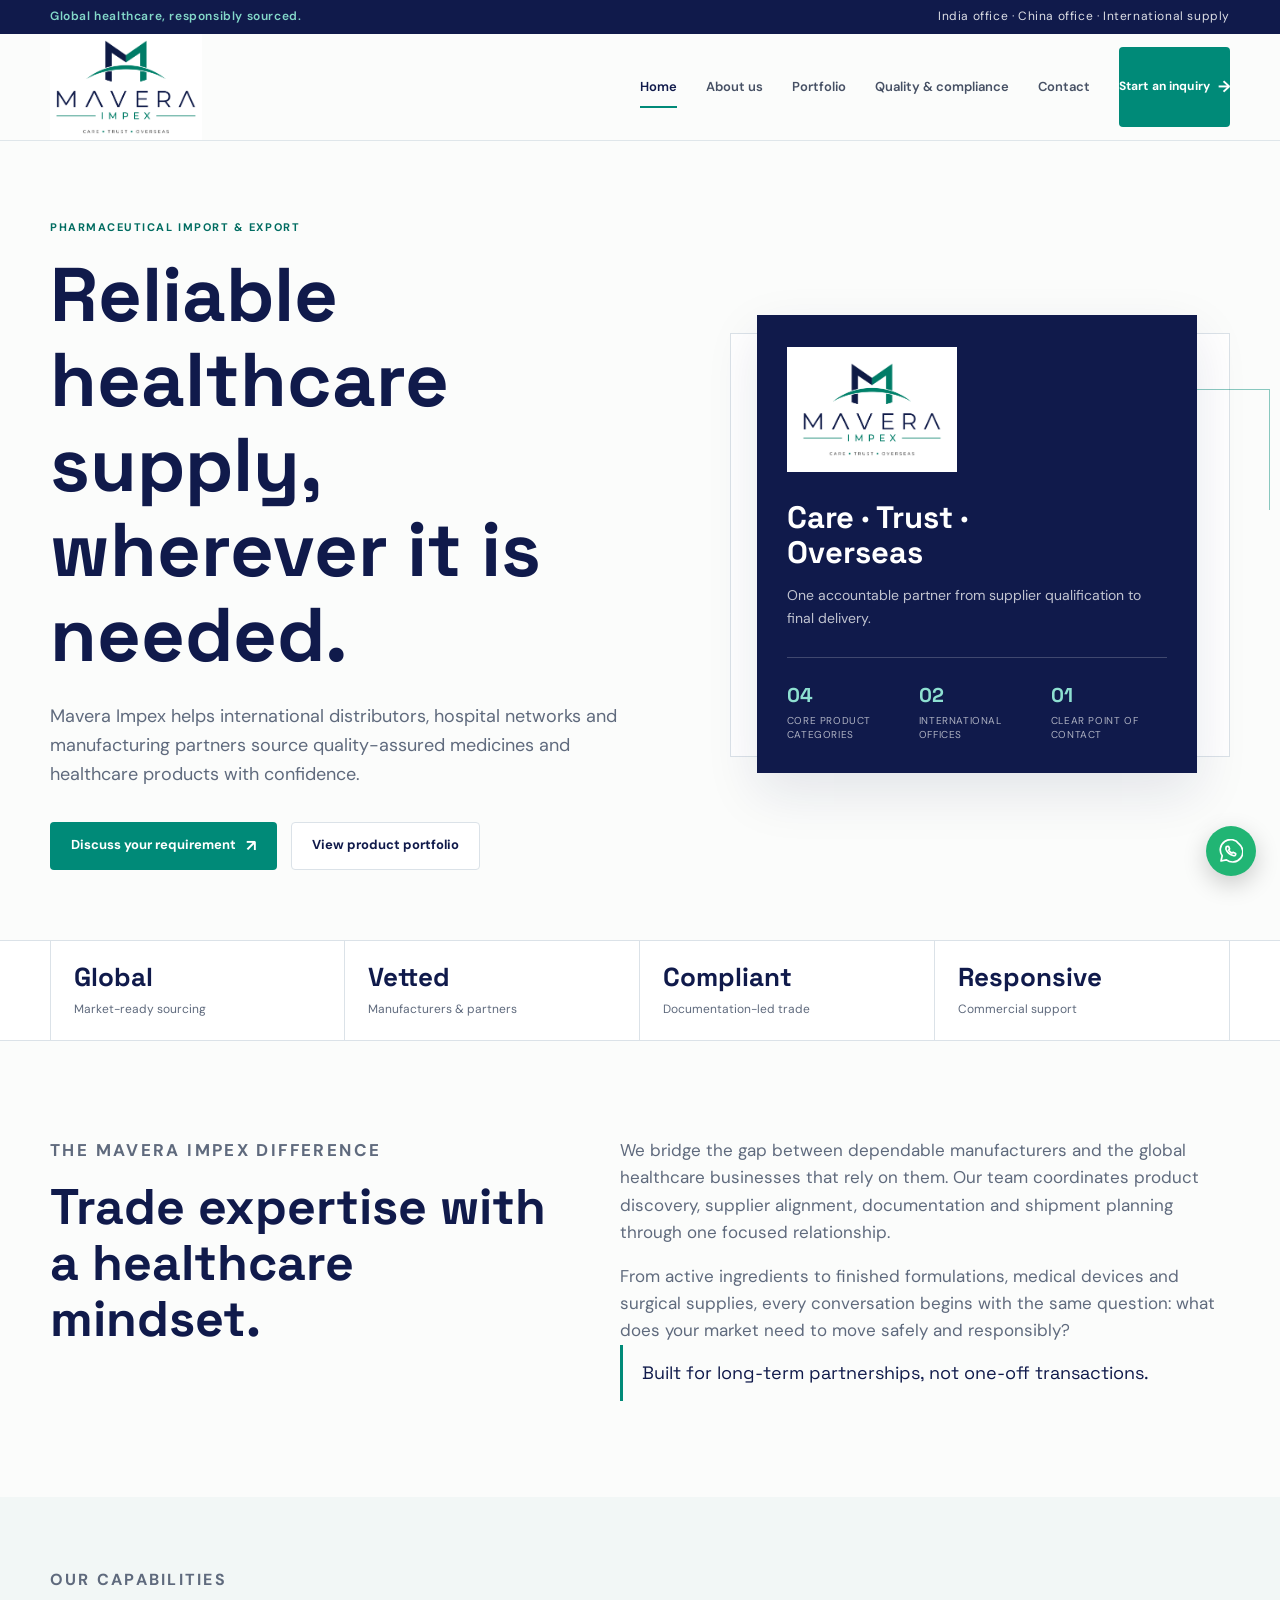
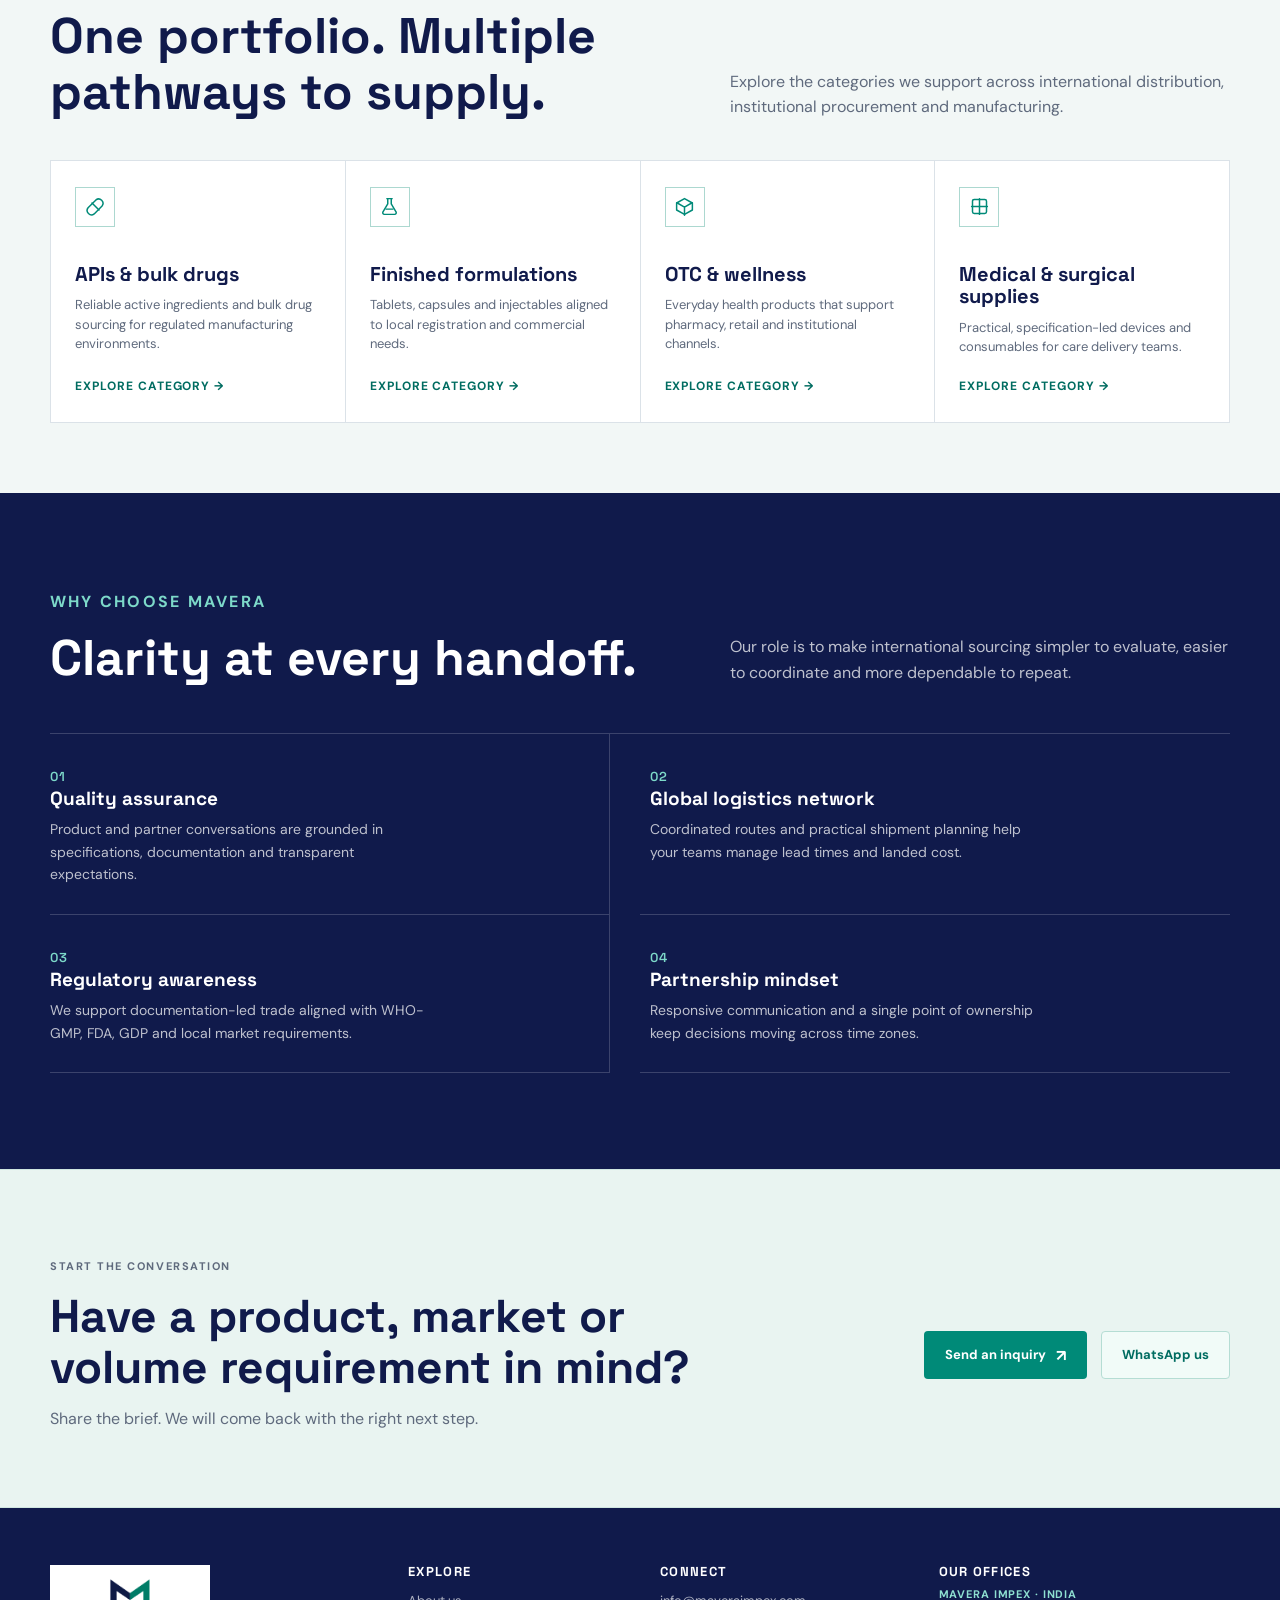
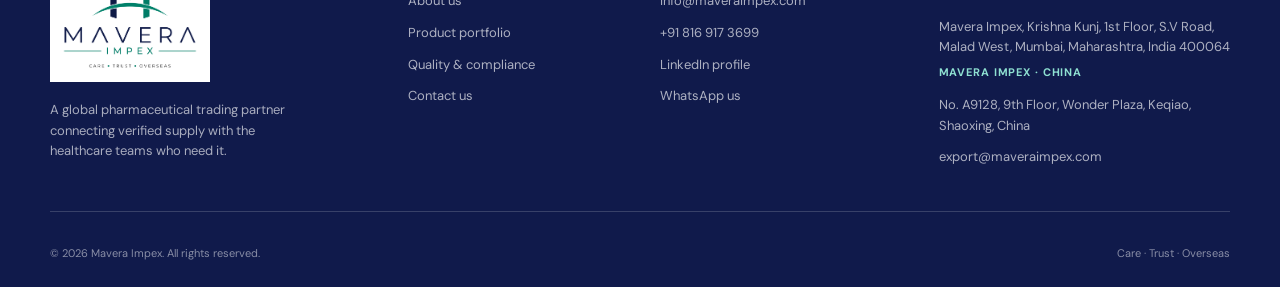
==== index.html @ 9a095556 "first commit" ====
<!doctype html>
<html lang="en">
<head>
  <meta charset="utf-8" />
  <meta name="viewport" content="width=device-width, initial-scale=1" />
  <title>Mavera Impex | Global Pharmaceutical Import &amp; Export</title>
  <meta name="description" content="Mavera Impex connects verified pharmaceutical supply with distributors, hospital networks and healthcare manufacturers across global markets." />
  <meta name="theme-color" content="#101a4b" />
  <link rel="stylesheet" href="styles.css" />
</head>
<body data-page="home">
  <div data-site-header></div>

  <main>
    <section class="hero"><div class="container hero-grid">
      <div class="hero-copy reveal">
        <p class="eyebrow">Pharmaceutical import &amp; export</p>
        <h1>Reliable healthcare supply, wherever it is needed.</h1>
        <p>Mavera Impex helps international distributors, hospital networks and manufacturing partners source quality-assured medicines and healthcare products with confidence.</p>
        <div class="hero-actions"><a class="btn btn-primary btn-arrow" href="contact.html">Discuss your requirement</a><a class="btn btn-ghost" href="products.html">View product portfolio</a></div>
      </div>
      <div class="hero-visual reveal">
        <div class="hero-panel">
          <img src="assets/mavera-logo.png" alt="Mavera Impex logo" />
          <h2>Care · Trust · Overseas</h2>
          <p>One accountable partner from supplier qualification to final delivery.</p>
          <div class="hero-meta"><div><strong>04</strong><span>Core product categories</span></div><div><strong>02</strong><span>International offices</span></div><div><strong>01</strong><span>Clear point of contact</span></div></div>
        </div>
      </div>
    </div></section>

    <section class="stat-strip"><div class="container stat-grid">
      <div class="stat reveal"><strong>Global</strong><span>Market-ready sourcing</span></div>
      <div class="stat reveal"><strong>Vetted</strong><span>Manufacturers &amp; partners</span></div>
      <div class="stat reveal"><strong>Compliant</strong><span>Documentation-led trade</span></div>
      <div class="stat reveal"><strong>Responsive</strong><span>Commercial support</span></div>
    </div></section>

    <section class="section"><div class="container intro-grid">
      <div class="reveal"><p class="eyebrow">The Mavera Impex difference</p><h2>Trade expertise with a healthcare mindset.</h2></div>
      <div class="reveal"><p>We bridge the gap between dependable manufacturers and the global healthcare businesses that rely on them. Our team coordinates product discovery, supplier alignment, documentation and shipment planning through one focused relationship.</p><p>From active ingredients to finished formulations, medical devices and surgical supplies, every conversation begins with the same question: what does your market need to move safely and responsibly?</p><div class="rule-note">Built for long-term partnerships, not one-off transactions.</div></div>
    </div></section>

    <section class="section section-tight" style="background:#f2f7f6"><div class="container">
      <div class="section-head reveal"><div><p class="eyebrow">Our capabilities</p><h2>One portfolio. Multiple pathways to supply.</h2></div><p>Explore the categories we support across international distribution, institutional procurement and manufacturing.</p></div>
      <div class="category-grid">
        <a class="category-card reveal" href="products.html#apis"><span class="category-icon"><svg xmlns="http://www.w3.org/2000/svg" viewBox="0 0 24 24" fill="none" stroke="currentColor" stroke-width="1.7" stroke-linecap="round" stroke-linejoin="round"><path d="m10.5 20.5 9-9a5 5 0 0 0-7-7l-9 9a5 5 0 0 0 7 7Z"/><path d="m8 8 8 8"/></svg></span><h3>APIs &amp; bulk drugs</h3><p>Reliable active ingredients and bulk drug sourcing for regulated manufacturing environments.</p><span class="card-arrow">Explore category →</span></a>
        <a class="category-card reveal" href="products.html#formulations"><span class="category-icon"><svg xmlns="http://www.w3.org/2000/svg" viewBox="0 0 24 24" fill="none" stroke="currentColor" stroke-width="1.7" stroke-linecap="round" stroke-linejoin="round"><path d="M9 3h6M10 3v6l-5.6 9.3A2 2 0 0 0 6.1 21h11.8a2 2 0 0 0 1.7-2.7L14 9V3"/><path d="M8.2 15h7.6"/></svg></span><h3>Finished formulations</h3><p>Tablets, capsules and injectables aligned to local registration and commercial needs.</p><span class="card-arrow">Explore category →</span></a>
        <a class="category-card reveal" href="products.html#otc"><span class="category-icon"><svg xmlns="http://www.w3.org/2000/svg" viewBox="0 0 24 24" fill="none" stroke="currentColor" stroke-width="1.7" stroke-linecap="round" stroke-linejoin="round"><path d="M21 16V8l-9-5-9 5v8l9 5 9-5Z"/><path d="m3.3 7.7 8.7 5 8.7-5M12 22V12.7"/></svg></span><h3>OTC &amp; wellness</h3><p>Everyday health products that support pharmacy, retail and institutional channels.</p><span class="card-arrow">Explore category →</span></a>
        <a class="category-card reveal" href="products.html#supplies"><span class="category-icon"><svg xmlns="http://www.w3.org/2000/svg" viewBox="0 0 24 24" fill="none" stroke="currentColor" stroke-width="1.7" stroke-linecap="round" stroke-linejoin="round"><path d="M12 3v18M3 12h18"/><rect x="4" y="4" width="16" height="16" rx="2"/></svg></span><h3>Medical &amp; surgical supplies</h3><p>Practical, specification-led devices and consumables for care delivery teams.</p><span class="card-arrow">Explore category →</span></a>
      </div>
    </div></section>

    <section class="section dark-band"><div class="container">
      <div class="section-head reveal"><div><p class="eyebrow">Why choose Mavera</p><h2>Clarity at every handoff.</h2></div><p>Our role is to make international sourcing simpler to evaluate, easier to coordinate and more dependable to repeat.</p></div>
      <div class="why-grid">
        <div class="why-item reveal"><span class="number">01</span><h3>Quality assurance</h3><p>Product and partner conversations are grounded in specifications, documentation and transparent expectations.</p></div>
        <div class="why-item reveal"><span class="number">02</span><h3>Global logistics network</h3><p>Coordinated routes and practical shipment planning help your teams manage lead times and landed cost.</p></div>
        <div class="why-item reveal"><span class="number">03</span><h3>Regulatory awareness</h3><p>We support documentation-led trade aligned with WHO-GMP, FDA, GDP and local market requirements.</p></div>
        <div class="why-item reveal"><span class="number">04</span><h3>Partnership mindset</h3><p>Responsive communication and a single point of ownership keep decisions moving across time zones.</p></div>
      </div>
    </div></section>

    <section class="cta-band"><div class="container cta-band-inner reveal"><div><p class="eyebrow">Start the conversation</p><h2>Have a product, market or volume requirement in mind?</h2><p>Share the brief. We will come back with the right next step.</p></div><div class="hero-actions"><a class="btn btn-primary btn-arrow" href="contact.html">Send an inquiry</a><a class="btn btn-ghost btn-whatsapp" href="https://wa.me/918169173699" target="_blank" rel="noreferrer">WhatsApp us</a></div></div></section>
  </main>

  <div data-site-footer></div>
  <script src="app.js" defer></script>
</body>
</html>
---- styles.css ----
@import url('https://fonts.googleapis.com/css2?family=DM+Sans:wght@400;500;600;700&family=Space+Grotesk:wght@500;600;700&display=swap');

:root {
  --navy: #101a4b;
  --navy-2: #1a2a64;
  --teal: #008a78;
  --teal-dark: #006c61;
  --ink: #172033;
  --muted: #5f6a7d;
  --line: #dbe2e8;
  --mist: #f4f7f8;
  --white: #ffffff;
  --cream: #fbfcfb;
  --shadow: 0 20px 50px rgba(16, 26, 75, .10);
  --radius: 4px;
  --max: 1180px;
}

* { box-sizing: border-box; }

html { scroll-behavior: smooth; }

body {
  margin: 0;
  font-family: 'DM Sans', Arial, sans-serif;
  color: var(--ink);
  background: var(--cream);
  line-height: 1.6;
  -webkit-font-smoothing: antialiased;
}

img { max-width: 100%; display: block; }
a { color: inherit; text-decoration: none; }
button, input, textarea, select { font: inherit; }
button { cursor: pointer; }

.container { width: min(var(--max), calc(100% - 48px)); margin-inline: auto; }

.topline {
  background: var(--navy);
  color: rgba(255,255,255,.86);
  font-size: 12px;
  letter-spacing: .05em;
}

.topline-inner {
  min-height: 34px;
  display: flex;
  align-items: center;
  justify-content: space-between;
  gap: 20px;
}

.topline a { color: #fff; }
.topline strong { color: #83d8c9; font-weight: 600; }

.site-header {
  position: sticky;
  top: 0;
  z-index: 20;
  background: rgba(251,252,251,.95);
  border-bottom: 1px solid rgba(219,226,232,.86);
  backdrop-filter: blur(10px);
}

.nav-wrap {
  min-height: 84px;
  display: flex;
  align-items: center;
  justify-content: space-between;
  gap: 24px;
}

.brand { display: flex; align-items: center; gap: 12px; min-width: 210px; }
.brand img { width: 152px; height: auto; }
.brand-wordmark { display: none; }

.main-nav { display: flex; align-items: center; gap: 29px; font-size: 13px; font-weight: 600; color: #465064; }
.main-nav a { position: relative; padding: 30px 0; transition: color .2s ease; }
.main-nav a:hover, .main-nav a[aria-current='page'] { color: var(--navy); }
.main-nav a[aria-current='page']::after { content: ''; position: absolute; left: 0; right: 0; bottom: 19px; height: 2px; background: var(--teal); }

.nav-cta { display: inline-flex; align-items: center; gap: 8px; padding: 11px 15px; color: #fff; background: var(--teal); border-radius: var(--radius); font-size: 12px; font-weight: 700; letter-spacing: .01em; transition: background .2s ease, transform .2s ease; }
.nav-cta:hover { background: var(--teal-dark); transform: translateY(-1px); }
.nav-cta::after { content: '→'; font-size: 16px; line-height: 1; }

.menu-toggle { display: none; border: 0; background: transparent; padding: 8px; color: var(--navy); }
.menu-toggle svg { width: 22px; height: 22px; }

.eyebrow { margin: 0 0 15px; color: var(--teal-dark); text-transform: uppercase; letter-spacing: .14em; font-size: 11px; font-weight: 700; }
h1, h2, h3, h4 { font-family: 'Space Grotesk', Arial, sans-serif; color: var(--navy); letter-spacing: 0; line-height: 1.12; margin: 0; }
h1 { font-size: clamp(44px, 6vw, 76px); max-width: 730px; }
h2 { font-size: clamp(32px, 4vw, 50px); }
h3 { font-size: 21px; }
p { margin: 0; }

.hero {
  padding: 78px 0 70px;
  overflow: hidden;
  border-bottom: 1px solid var(--line);
}

.hero-grid { display: grid; grid-template-columns: minmax(0, 1.08fr) minmax(340px, .92fr); gap: 60px; align-items: center; }
.hero-copy > p:not(.eyebrow) { max-width: 605px; margin-top: 25px; color: var(--muted); font-size: 18px; }
.hero-actions { display: flex; flex-wrap: wrap; align-items: center; gap: 14px; margin-top: 33px; }
.btn { display: inline-flex; align-items: center; justify-content: center; gap: 10px; min-height: 48px; padding: 0 20px; border-radius: var(--radius); border: 1px solid transparent; font-size: 13px; font-weight: 700; transition: all .2s ease; }
.btn-primary { background: var(--teal); color: #fff; }
.btn-primary:hover { background: var(--teal-dark); transform: translateY(-1px); }
.btn-ghost { border-color: var(--line); color: var(--navy); background: var(--white); }
.btn-ghost:hover { border-color: var(--navy); background: #f6f8fa; }
.btn-arrow::after { content: '↗'; font-size: 16px; }
.btn-whatsapp { border-color: #b5ddd4; color: #006c61; background: #f1fbf8; }
.btn-whatsapp:hover { background: #e4f6f1; }

.hero-visual { position: relative; min-height: 390px; display: grid; align-items: center; }
.hero-visual::before { content: ''; position: absolute; inset: 18px 0 16px 15px; border: 1px solid var(--line); background: var(--white); }
.hero-visual::after { content: ''; position: absolute; right: -40px; top: 16%; width: 120px; height: 120px; border-top: 1px solid var(--teal); border-right: 1px solid var(--teal); opacity: .45; }
.hero-panel { position: relative; z-index: 1; margin-left: 42px; padding: 32px 30px; width: min(100%, 440px); background: var(--navy); color: #fff; box-shadow: var(--shadow); }
.hero-panel img { width: 170px; background: #fff; padding: 10px; margin-bottom: 28px; }
.hero-panel h2 { color: #fff; font-size: 31px; max-width: 300px; }
.hero-panel p { margin-top: 15px; color: rgba(255,255,255,.74); font-size: 14px; }
.hero-meta { display: grid; grid-template-columns: repeat(3, 1fr); gap: 16px; margin-top: 28px; padding-top: 21px; border-top: 1px solid rgba(255,255,255,.2); }
.hero-meta strong { display: block; color: #8ee0d1; font-size: 20px; font-family: 'Space Grotesk', sans-serif; }
.hero-meta span { display: block; margin-top: 3px; color: rgba(255,255,255,.66); font-size: 10px; line-height: 1.35; text-transform: uppercase; letter-spacing: .06em; }

.stat-strip { background: var(--white); border-bottom: 1px solid var(--line); }
.stat-grid { display: grid; grid-template-columns: repeat(4, 1fr); }
.stat { padding: 23px 23px 21px; border-right: 1px solid var(--line); }
.stat:first-child { border-left: 1px solid var(--line); }
.stat strong { color: var(--navy); font: 700 26px/1 'Space Grotesk', sans-serif; }
.stat span { display: block; margin-top: 7px; color: var(--muted); font-size: 12px; }

.section { padding: 96px 0; }
.section-tight { padding: 70px 0; }
.section-head { display: flex; align-items: end; justify-content: space-between; gap: 30px; margin-bottom: 40px; }
.section-head p { max-width: 500px; color: var(--muted); font-size: 16px; }

.intro-grid { display: grid; grid-template-columns: minmax(0, .9fr) minmax(0, 1.1fr); gap: 70px; align-items: start; }
.intro-grid p { max-width: 620px; color: var(--muted); font-size: 17px; }
.intro-grid p + p { margin-top: 17px; }
.rule-note { border-left: 3px solid var(--teal); padding: 14px 0 14px 19px; color: var(--navy); font-family: 'Space Grotesk', sans-serif; font-size: 18px; }

.category-grid { display: grid; grid-template-columns: repeat(4, 1fr); border-top: 1px solid var(--line); border-left: 1px solid var(--line); }
.category-card { min-height: 250px; padding: 26px 24px; position: relative; display: flex; flex-direction: column; border-right: 1px solid var(--line); border-bottom: 1px solid var(--line); background: var(--white); transition: background .2s ease, transform .2s ease; }
.category-card:hover { background: #f4fbf9; transform: translateY(-3px); }
.category-icon { width: 40px; height: 40px; display: grid; place-items: center; border: 1px solid #acd8d0; color: var(--teal); margin-bottom: 36px; }
.category-icon svg { width: 21px; height: 21px; }
.category-card h3 { font-size: 20px; }
.category-card p { margin-top: 10px; color: var(--muted); font-size: 13px; line-height: 1.5; }
.card-arrow { margin-top: auto; padding-top: 20px; color: var(--teal-dark); font-size: 12px; font-weight: 700; text-transform: uppercase; letter-spacing: .08em; }

.dark-band { background: var(--navy); color: #fff; }
.dark-band h2, .dark-band h3 { color: #fff; }
.dark-band .eyebrow { color: #7dd9c9; }
.dark-band p { color: rgba(255,255,255,.73); }
.dark-band .btn-ghost { background: transparent; border-color: rgba(255,255,255,.35); color: #fff; }
.dark-band .btn-ghost:hover { border-color: #fff; background: rgba(255,255,255,.08); }

.why-grid { display: grid; grid-template-columns: 1fr 1fr; gap: 0; margin-top: 47px; border-top: 1px solid rgba(255,255,255,.18); }
.why-item { padding: 29px 30px 28px 0; border-bottom: 1px solid rgba(255,255,255,.18); }
.why-item:nth-child(odd) { margin-right: 30px; border-right: 1px solid rgba(255,255,255,.18); padding-right: 40px; }
.why-item:nth-child(even) { padding-left: 10px; }
.why-item h3 { font-size: 19px; }
.why-item p { margin-top: 9px; max-width: 390px; font-size: 14px; }
.number { color: #7dd9c9; font: 600 13px/1 'Space Grotesk', sans-serif; letter-spacing: .1em; }

.cta-band { padding: 76px 0; background: #e9f4f1; border-top: 1px solid #cfe6e0; border-bottom: 1px solid #cfe6e0; }
.cta-band-inner { display: flex; align-items: center; justify-content: space-between; gap: 30px; }
.cta-band h2 { font-size: clamp(30px, 4vw, 46px); max-width: 650px; }
.cta-band p { margin-top: 12px; color: var(--muted); }

.page-hero { padding: 71px 0 63px; border-bottom: 1px solid var(--line); background: #f2f7f6; }
.page-hero-grid { display: grid; grid-template-columns: minmax(0, 1fr) minmax(280px, .55fr); gap: 50px; align-items: end; }
.page-hero h1 { font-size: clamp(43px, 6vw, 68px); max-width: 800px; }
.page-hero p { margin-top: 20px; max-width: 660px; color: var(--muted); font-size: 17px; }
.page-index { justify-self: end; color: var(--teal-dark); text-align: right; font-size: 12px; font-weight: 700; letter-spacing: .11em; text-transform: uppercase; }
.page-index span { display: block; color: #97a1ae; font-size: 34px; font-family: 'Space Grotesk', sans-serif; letter-spacing: 0; line-height: 1; margin-bottom: 8px; }

.content-grid { display: grid; grid-template-columns: minmax(0, 1fr) minmax(280px, .46fr); gap: 78px; }
.content-copy h2 { margin-bottom: 20px; }
.content-copy h3 { margin-top: 38px; margin-bottom: 12px; }
.content-copy p { color: var(--muted); font-size: 16px; }
.content-copy p + p { margin-top: 16px; }
.side-note { border-top: 3px solid var(--teal); padding-top: 20px; }
.side-note + .side-note { margin-top: 42px; }
.side-note h3 { font-size: 16px; }
.side-note p { margin-top: 10px; color: var(--muted); font-size: 13px; }
.side-note ul { margin: 13px 0 0; padding: 0; list-style: none; color: var(--muted); font-size: 13px; }
.side-note li { padding: 7px 0 7px 16px; border-bottom: 1px solid var(--line); position: relative; }
.side-note li::before { content: ''; position: absolute; left: 0; top: 15px; width: 6px; height: 6px; background: var(--teal); }

.values-grid { display: grid; grid-template-columns: repeat(3, 1fr); border-top: 1px solid var(--line); border-left: 1px solid var(--line); margin-top: 42px; }
.value-card { background: var(--white); padding: 27px 25px 29px; border-right: 1px solid var(--line); border-bottom: 1px solid var(--line); }
.value-card .number { color: var(--teal-dark); }
.value-card h3 { margin-top: 29px; }
.value-card p { margin-top: 10px; color: var(--muted); font-size: 14px; }

.portfolio-grid { display: grid; grid-template-columns: 1fr 1fr; gap: 17px; }
.portfolio-card { min-height: 245px; padding: 30px; background: var(--white); border: 1px solid var(--line); position: relative; }
.portfolio-card:nth-child(2) { background: #eef7f4; }
.portfolio-card:nth-child(3) { background: #f3f5fb; }
.portfolio-card:nth-child(4) { background: #fff; }
.portfolio-card h3 { max-width: 280px; }
.portfolio-card p { margin-top: 14px; color: var(--muted); font-size: 14px; max-width: 420px; }
.portfolio-list { margin: 21px 0 0; padding: 0; display: flex; flex-wrap: wrap; gap: 8px; list-style: none; }
.portfolio-list li { padding: 7px 10px; border: 1px solid #cbd8dd; color: var(--navy); font-size: 11px; font-weight: 600; }
.portfolio-mark { position: absolute; right: 25px; bottom: 23px; color: var(--teal); font: 700 32px/1 'Space Grotesk', sans-serif; }

.directory { margin-top: 65px; padding-top: 55px; border-top: 1px solid var(--line); }
.directory-head { display: flex; align-items: end; justify-content: space-between; gap: 30px; margin-bottom: 20px; }
.directory-head p { color: var(--muted); font-size: 14px; }
.search-box { width: min(370px, 100%); position: relative; }
.search-box input { width: 100%; height: 44px; padding: 0 14px 0 41px; border: 1px solid var(--line); background: var(--white); color: var(--ink); outline: 0; }
.search-box svg { position: absolute; left: 14px; top: 13px; width: 18px; color: var(--muted); }
.product-table-wrap { overflow-x: auto; border: 1px solid var(--line); background: var(--white); }
.product-table { width: 100%; border-collapse: collapse; min-width: 650px; }
.product-table th, .product-table td { padding: 15px 17px; border-bottom: 1px solid var(--line); text-align: left; font-size: 13px; }
.product-table th { color: var(--navy); background: #f7f9fa; font-size: 11px; text-transform: uppercase; letter-spacing: .08em; }
.product-table td { color: var(--muted); }
.product-table tr:last-child td { border-bottom: 0; }
.product-table .availability { color: var(--teal-dark); font-weight: 700; }
.empty-state { display: none; padding: 30px; text-align: center; color: var(--muted); font-size: 14px; }

.quote-layout { display: grid; grid-template-columns: minmax(0, .8fr) minmax(0, 1.2fr); gap: 55px; align-items: start; }
.quote-copy h2 { font-size: 39px; }
.quote-copy p { margin-top: 17px; color: var(--muted); font-size: 15px; }
.quote-form, .contact-form { padding: 30px; border: 1px solid var(--line); background: var(--white); }
.form-grid { display: grid; grid-template-columns: 1fr 1fr; gap: 17px; }
.field { display: flex; flex-direction: column; gap: 7px; }
.field.full { grid-column: 1 / -1; }
.field label { color: var(--navy); font-size: 12px; font-weight: 700; }
.field input, .field textarea, .field select { width: 100%; border: 1px solid var(--line); background: #fbfcfd; color: var(--ink); padding: 12px 13px; border-radius: 2px; outline: 0; transition: border .2s ease, box-shadow .2s ease; }
.field input, .field select { height: 45px; }
.field textarea { min-height: 120px; resize: vertical; }
.field input:focus, .field textarea:focus, .field select:focus { border-color: var(--teal); box-shadow: 0 0 0 3px rgba(0,138,120,.1); }
.form-note { margin-top: 12px; color: var(--muted); font-size: 11px; }
.form-status { display: none; margin-top: 12px; color: var(--teal-dark); font-size: 13px; }
.form-status.show { display: block; }

.standards-grid { display: grid; grid-template-columns: repeat(3,1fr); gap: 15px; margin-top: 43px; }
.standard { min-height: 190px; padding: 26px; background: var(--white); border: 1px solid var(--line); }
.standard .seal { width: 42px; height: 42px; display: grid; place-items: center; border: 1px solid #a5d7cf; color: var(--teal); font: 700 13px 'Space Grotesk', sans-serif; }
.standard h3 { margin-top: 27px; font-size: 19px; }
.standard p { margin-top: 10px; color: var(--muted); font-size: 13px; }
.supply-chain { display: grid; grid-template-columns: repeat(4, 1fr); margin-top: 42px; border-top: 1px solid var(--line); border-left: 1px solid var(--line); }
.chain-step { padding: 24px 22px 25px; border-right: 1px solid var(--line); border-bottom: 1px solid var(--line); background: #fff; }
.chain-step .number { color: var(--teal-dark); }
.chain-step h3 { margin-top: 25px; font-size: 18px; }
.chain-step p { margin-top: 9px; color: var(--muted); font-size: 13px; }
.temperature { margin-top: 50px; padding: 31px; display: grid; grid-template-columns: auto 1fr; gap: 25px; align-items: center; border: 1px solid #b9ded7; background: #eaf7f4; }
.temperature svg { width: 44px; height: 44px; color: var(--teal-dark); }
.temperature h3 { font-size: 21px; }
.temperature p { margin-top: 7px; color: var(--muted); font-size: 14px; }

.contact-grid { display: grid; grid-template-columns: minmax(0, .78fr) minmax(0, 1.22fr); gap: 65px; align-items: start; }
.contact-intro h2 { font-size: 42px; }
.contact-intro > p { margin-top: 16px; color: var(--muted); font-size: 16px; }
.contact-list { margin-top: 37px; border-top: 1px solid var(--line); }
.contact-item { padding: 20px 0; display: grid; grid-template-columns: 30px 1fr; gap: 13px; border-bottom: 1px solid var(--line); }
.contact-item svg { width: 19px; margin-top: 2px; color: var(--teal-dark); }
.contact-item strong { display: block; color: var(--navy); font: 600 13px 'Space Grotesk', sans-serif; }
.contact-item span, .contact-item a { display: block; margin-top: 4px; color: var(--muted); font-size: 13px; }
.office-block { margin-top: 25px; padding-top: 21px; border-top: 2px solid var(--navy); }
.office-block h3 { font-size: 18px; }
.office-block p { margin-top: 8px; color: var(--muted); font-size: 13px; }
.office-block a { color: var(--teal-dark); font-weight: 700; }
.map-placeholder { min-height: 125px; margin-top: 24px; padding: 22px; display: flex; align-items: end; background-color: #eef3f4; background-image: linear-gradient(#d9e4e4 1px, transparent 1px), linear-gradient(90deg, #d9e4e4 1px, transparent 1px); background-size: 25px 25px; border: 1px solid var(--line); }
.map-placeholder span { padding: 7px 11px; background: var(--navy); color: #fff; font-size: 11px; font-weight: 700; }

.site-footer { background: var(--navy); color: rgba(255,255,255,.75); padding: 57px 0 24px; }
.footer-grid { display: grid; grid-template-columns: 1.2fr .8fr .9fr 1.1fr; gap: 40px; }
.footer-brand img { width: 160px; padding: 8px; background: #fff; }
.footer-brand p { margin-top: 18px; max-width: 255px; color: rgba(255,255,255,.64); font-size: 13px; }
.footer-col h3 { color: #fff; font-size: 13px; text-transform: uppercase; letter-spacing: .1em; }
.footer-col a, .footer-col p { display: block; margin-top: 11px; color: rgba(255,255,255,.66); font-size: 13px; }
.footer-col a:hover { color: #8ee0d1; }
.footer-col .office-label { margin-top: 15px; color: #8ee0d1; font-size: 11px; font-weight: 700; letter-spacing: .08em; text-transform: uppercase; }
.footer-bottom { display: flex; justify-content: space-between; gap: 20px; padding-top: 33px; margin-top: 43px; border-top: 1px solid rgba(255,255,255,.17); font-size: 11px; color: rgba(255,255,255,.5); }

.whatsapp-fab { position: fixed; right: 24px; bottom: 24px; z-index: 30; width: 50px; height: 50px; display: grid; place-items: center; border-radius: 50%; background: #21b574; color: #fff; box-shadow: 0 8px 25px rgba(0,0,0,.2); transition: transform .2s ease, background .2s ease; }
.whatsapp-fab:hover { transform: translateY(-3px); background: #179d63; }
.whatsapp-fab svg { width: 24px; height: 24px; }

.reveal { opacity: 1; transform: none; }

@media (max-width: 960px) {
  .main-nav { gap: 19px; }
  .hero-grid, .content-grid, .contact-grid { gap: 42px; }
  .category-grid { grid-template-columns: repeat(2, 1fr); }
  .footer-grid { grid-template-columns: repeat(2, 1fr); }
}

@media (max-width: 720px) {
  .container { width: min(var(--max), calc(100% - 32px)); }
  .topline-inner { min-height: 30px; font-size: 10px; }
  .topline-inner span:last-child { display: none; }
  .nav-wrap { min-height: 70px; }
  .brand img { width: 126px; }
  .menu-toggle { display: block; }
  .main-nav { position: absolute; top: 70px; left: 0; right: 0; padding: 8px 16px 18px; display: none; flex-direction: column; align-items: stretch; gap: 0; background: var(--cream); border-bottom: 1px solid var(--line); box-shadow: 0 12px 25px rgba(16,26,75,.08); }
  .main-nav.open { display: flex; }
  .main-nav a { padding: 13px 0; border-bottom: 1px solid #e8edf0; }
  .main-nav a:last-child { border-bottom: 0; }
  .main-nav a[aria-current='page']::after { display: none; }
  .nav-cta { margin-top: 10px; width: max-content; }
  .hero { padding: 51px 0 49px; }
  .hero-grid, .page-hero-grid, .intro-grid, .content-grid, .quote-layout, .contact-grid { grid-template-columns: 1fr; gap: 37px; }
  h1 { font-size: clamp(40px, 13vw, 60px); }
  .hero-copy > p:not(.eyebrow) { font-size: 16px; }
  .hero-visual { min-height: 315px; }
  .hero-panel { margin-left: 22px; padding: 25px 22px; }
  .hero-panel h2 { font-size: 26px; }
  .hero-panel img { width: 145px; margin-bottom: 20px; }
  .stat-grid { grid-template-columns: repeat(2,1fr); }
  .stat { padding: 18px 14px; }
  .stat:nth-child(2) { border-right: 0; }
  .stat:nth-child(3), .stat:nth-child(4) { border-top: 1px solid var(--line); }
  .stat strong { font-size: 22px; }
  .section { padding: 68px 0; }
  .section-head, .directory-head, .cta-band-inner { display: block; }
  .section-head p { margin-top: 15px; }
  .section-head { margin-bottom: 28px; }
  .category-grid, .values-grid, .standards-grid, .supply-chain, .portfolio-grid { grid-template-columns: 1fr; }
  .category-card { min-height: 200px; }
  .why-grid { grid-template-columns: 1fr; }
  .why-item, .why-item:nth-child(odd), .why-item:nth-child(even) { margin-right: 0; padding: 24px 0; border-right: 0; }
  .cta-band h2 { font-size: 34px; }
  .cta-band .hero-actions { margin-top: 23px; }
  .page-hero { padding: 51px 0 46px; }
  .page-index { justify-self: start; text-align: left; }
  .page-index span { font-size: 28px; }
  .quote-copy h2, .contact-intro h2 { font-size: 34px; }
  .quote-form, .contact-form { padding: 21px 17px; }
  .form-grid { grid-template-columns: 1fr; }
  .field.full { grid-column: auto; }
  .temperature { grid-template-columns: 1fr; gap: 13px; padding: 23px; }
  .footer-grid { grid-template-columns: 1fr; gap: 29px; }
  .footer-bottom { display: block; }
  .footer-bottom span + span { display: block; margin-top: 8px; }
  .whatsapp-fab { right: 16px; bottom: 16px; }
}
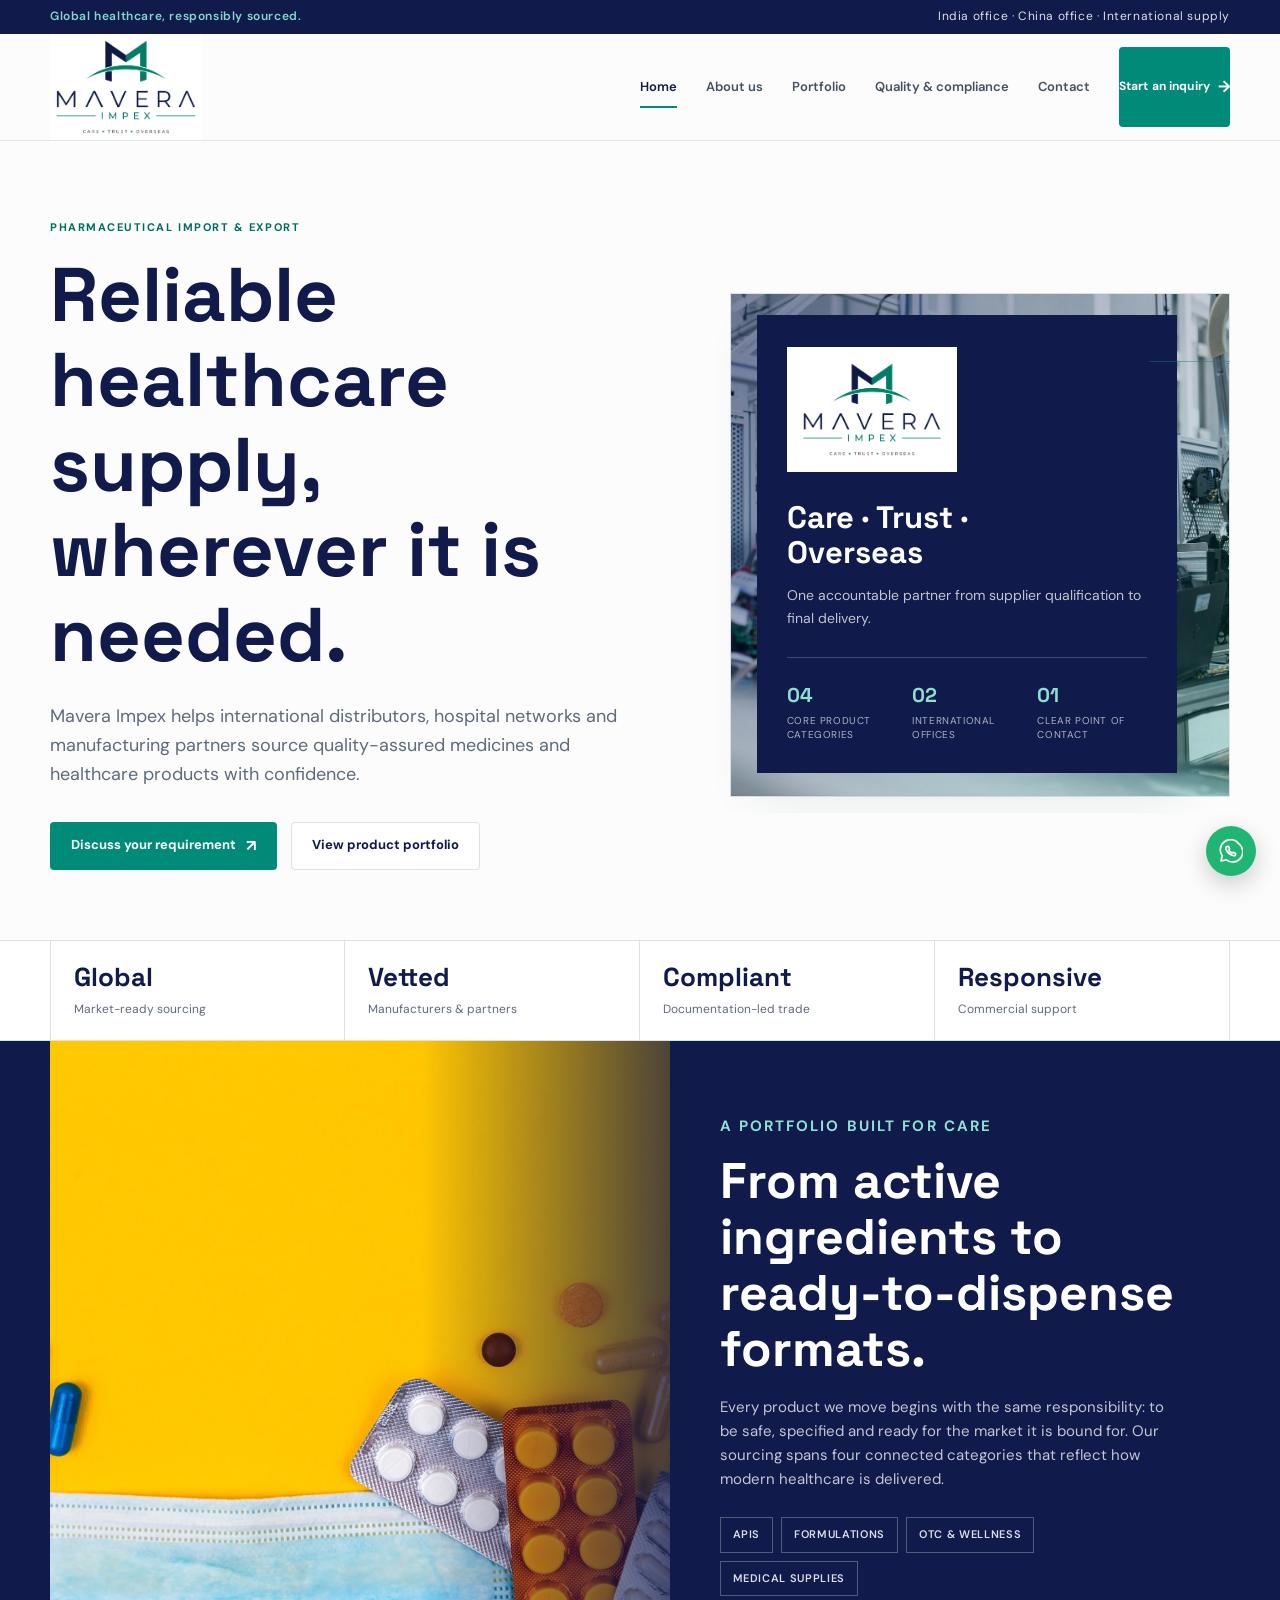
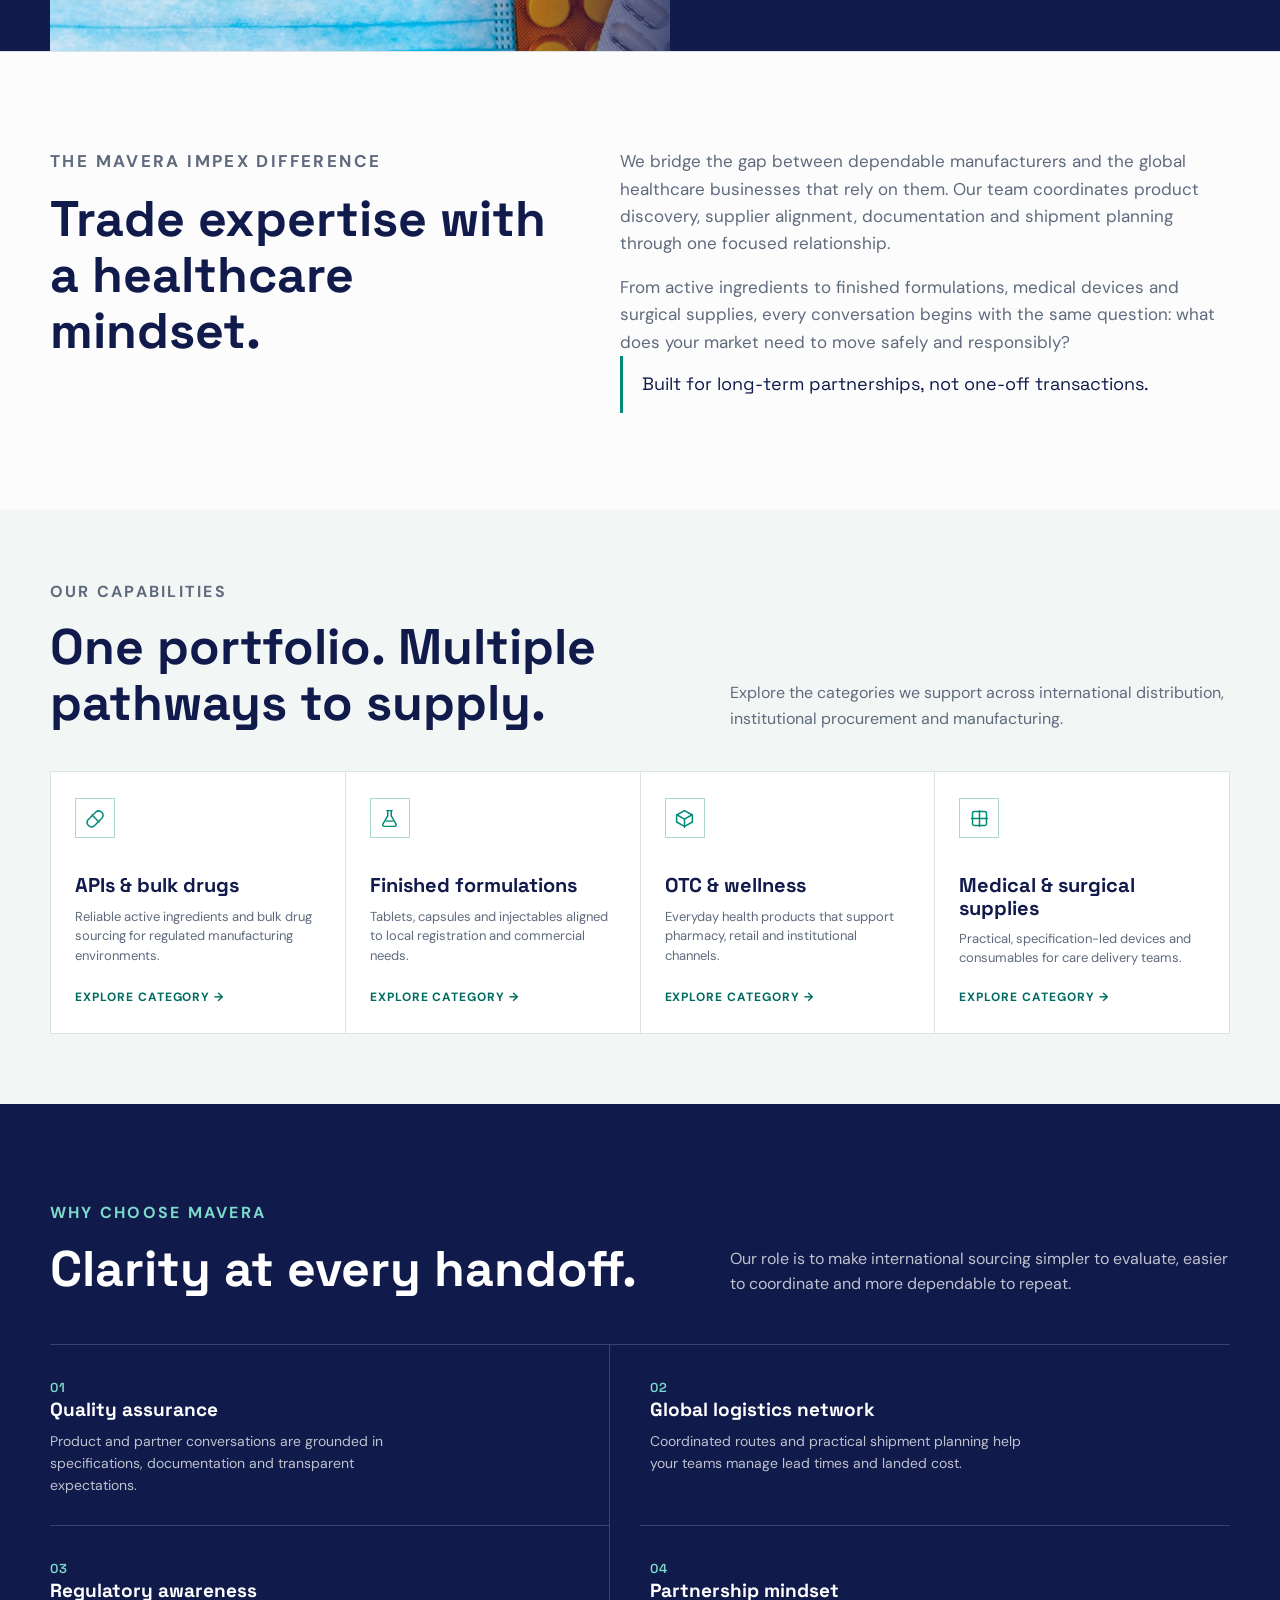
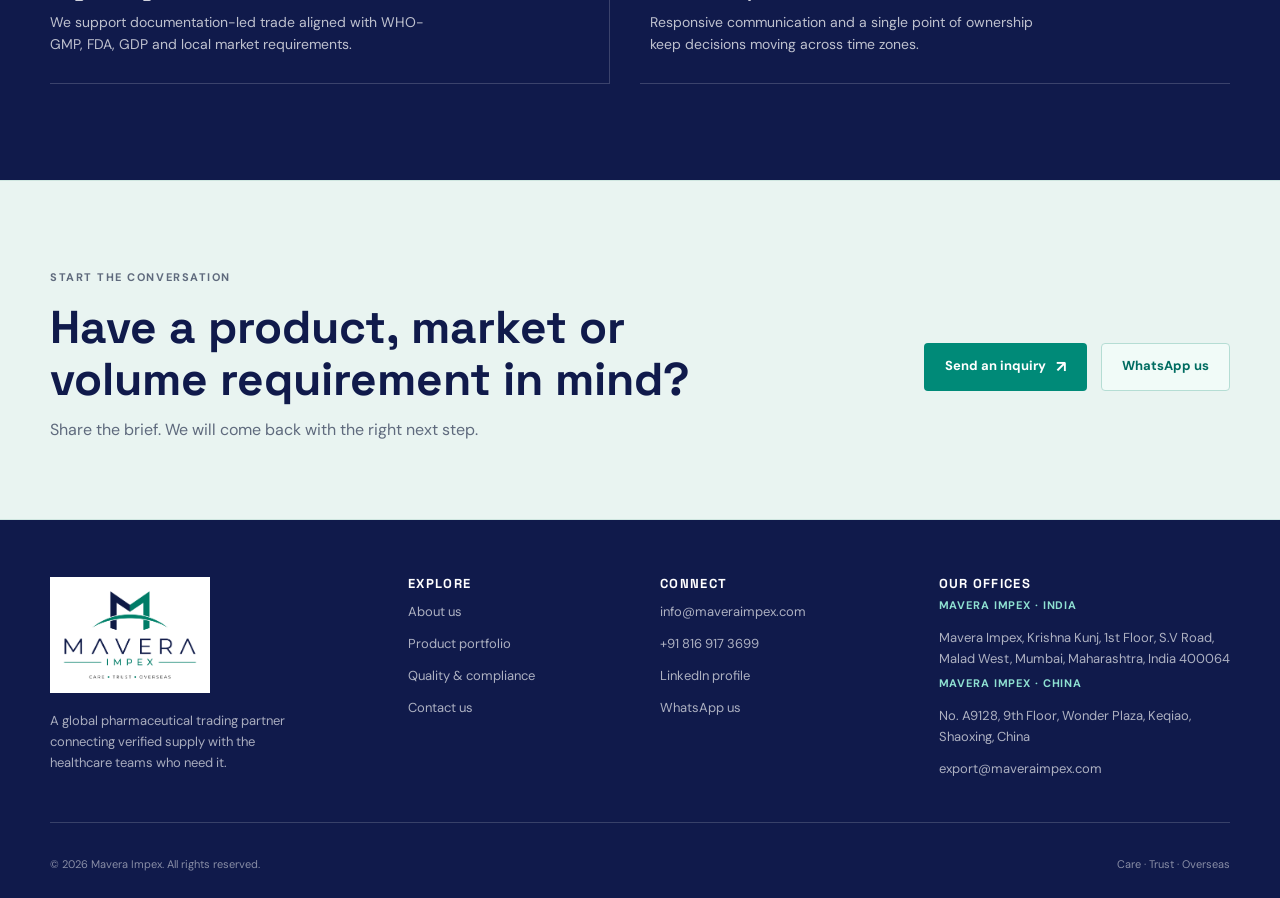
==== commit 72480b18: "Integrate photo assets into hero, products and about pages - Add hero-lab.jpg as backdrop behind the" ====
--- a/index.html
+++ b/index.html
@@ -36,6 +36,16 @@
       <div class="stat reveal"><strong>Responsive</strong><span>Commercial support</span></div>
     </div></section>
 
+    <section class="imagery-band"><div class="container imagery-inner reveal">
+      <div class="imagery-photo"><img src="assets/photos/pharmacy-supply.jpg" alt="Pharmaceutical formulations, capsules and healthcare supplies laid out on a workspace" loading="lazy" /></div>
+      <div class="imagery-copy">
+        <p class="eyebrow">A portfolio built for care</p>
+        <h2>From active ingredients to ready-to-dispense formats.</h2>
+        <p>Every product we move begins with the same responsibility: to be safe, specified and ready for the market it is bound for. Our sourcing spans four connected categories that reflect how modern healthcare is delivered.</p>
+        <div class="imagery-tags"><span>APIs</span><span>Formulations</span><span>OTC &amp; wellness</span><span>Medical supplies</span></div>
+      </div>
+    </div></section>
+
     <section class="section"><div class="container intro-grid">
       <div class="reveal"><p class="eyebrow">The Mavera Impex difference</p><h2>Trade expertise with a healthcare mindset.</h2></div>
       <div class="reveal"><p>We bridge the gap between dependable manufacturers and the global healthcare businesses that rely on them. Our team coordinates product discovery, supplier alignment, documentation and shipment planning through one focused relationship.</p><p>From active ingredients to finished formulations, medical devices and surgical supplies, every conversation begins with the same question: what does your market need to move safely and responsibly?</p><div class="rule-note">Built for long-term partnerships, not one-off transactions.</div></div>
--- a/styles.css
+++ b/styles.css
@@ -112,16 +112,28 @@
 .btn-whatsapp { border-color: #b5ddd4; color: #006c61; background: #f1fbf8; }
 .btn-whatsapp:hover { background: #e4f6f1; }
 
-.hero-visual { position: relative; min-height: 390px; display: grid; align-items: center; }
-.hero-visual::before { content: ''; position: absolute; inset: 18px 0 16px 15px; border: 1px solid var(--line); background: var(--white); }
-.hero-visual::after { content: ''; position: absolute; right: -40px; top: 16%; width: 120px; height: 120px; border-top: 1px solid var(--teal); border-right: 1px solid var(--teal); opacity: .45; }
-.hero-panel { position: relative; z-index: 1; margin-left: 42px; padding: 32px 30px; width: min(100%, 440px); background: var(--navy); color: #fff; box-shadow: var(--shadow); }
+.hero-visual { position: relative; min-height: 460px; display: grid; align-items: center; overflow: hidden; }
+.hero-visual::before { content: ''; position: absolute; inset: 18px 0 16px 15px; background-image: linear-gradient(135deg, rgba(16,26,75,.55) 0%, rgba(16,26,75,.15) 55%, rgba(0,138,120,.25) 100%), url('assets/photos/hero-lab.jpg'); background-size: cover; background-position: center; border: 1px solid var(--line); }
+.hero-visual::after { content: ''; position: absolute; right: -40px; top: 16%; width: 120px; height: 120px; border-top: 1px solid var(--teal); border-right: 1px solid var(--teal); opacity: .45; z-index: 2; }
+.hero-panel { position: relative; z-index: 1; margin-left: 42px; margin-top: 40px; margin-bottom: 40px; padding: 32px 30px; width: min(100%, 420px); background: var(--navy); color: #fff; box-shadow: var(--shadow); }
 .hero-panel img { width: 170px; background: #fff; padding: 10px; margin-bottom: 28px; }
 .hero-panel h2 { color: #fff; font-size: 31px; max-width: 300px; }
 .hero-panel p { margin-top: 15px; color: rgba(255,255,255,.74); font-size: 14px; }
 .hero-meta { display: grid; grid-template-columns: repeat(3, 1fr); gap: 16px; margin-top: 28px; padding-top: 21px; border-top: 1px solid rgba(255,255,255,.2); }
 .hero-meta strong { display: block; color: #8ee0d1; font-size: 20px; font-family: 'Space Grotesk', sans-serif; }
 .hero-meta span { display: block; margin-top: 3px; color: rgba(255,255,255,.66); font-size: 10px; line-height: 1.35; text-transform: uppercase; letter-spacing: .06em; }
+
+.imagery-band { position: relative; overflow: hidden; background: var(--navy); border-bottom: 1px solid var(--line); }
+.imagery-band .imagery-inner { position: relative; display: grid; grid-template-columns: minmax(0, 1.05fr) minmax(0, .95fr); gap: 0; min-height: 340px; align-items: stretch; }
+.imagery-band .imagery-photo { position: relative; overflow: hidden; }
+.imagery-band .imagery-photo img { width: 100%; height: 100%; object-fit: cover; display: block; }
+.imagery-band .imagery-photo::after { content: ''; position: absolute; inset: 0; background: linear-gradient(90deg, rgba(16,26,75,0) 60%, rgba(16,26,75,.75) 100%); pointer-events: none; }
+.imagery-band .imagery-copy { padding: 55px 55px 55px 50px; color: #fff; display: flex; flex-direction: column; justify-content: center; }
+.imagery-band .imagery-copy .eyebrow { color: #8ee0d1; }
+.imagery-band .imagery-copy h2 { color: #fff; max-width: 480px; }
+.imagery-band .imagery-copy p { margin-top: 18px; color: rgba(255,255,255,.75); max-width: 460px; font-size: 15px; }
+.imagery-band .imagery-tags { display: flex; flex-wrap: wrap; gap: 8px; margin-top: 26px; }
+.imagery-band .imagery-tags span { padding: 8px 12px; border: 1px solid rgba(255,255,255,.28); color: rgba(255,255,255,.86); font-size: 11px; font-weight: 600; letter-spacing: .06em; text-transform: uppercase; }
 
 .stat-strip { background: var(--white); border-bottom: 1px solid var(--line); }
 .stat-grid { display: grid; grid-template-columns: repeat(4, 1fr); }
@@ -169,7 +181,17 @@
 .cta-band h2 { font-size: clamp(30px, 4vw, 46px); max-width: 650px; }
 .cta-band p { margin-top: 12px; color: var(--muted); }
 
-.page-hero { padding: 71px 0 63px; border-bottom: 1px solid var(--line); background: #f2f7f6; }
+.page-hero { padding: 71px 0 63px; border-bottom: 1px solid var(--line); background: #f2f7f6; position: relative; overflow: hidden; }
+.page-hero.page-hero-image { color: #fff; background: var(--navy); }
+.page-hero.page-hero-image::before { content: ''; position: absolute; inset: 0; background-size: cover; background-position: center; opacity: .35; z-index: 0; }
+.page-hero.page-hero-image::after { content: ''; position: absolute; inset: 0; background: linear-gradient(120deg, rgba(16,26,75,.86) 0%, rgba(16,26,75,.6) 55%, rgba(0,138,120,.55) 100%); z-index: 0; }
+.page-hero.page-hero-image .container { position: relative; z-index: 1; }
+.page-hero.page-hero-image h1, .page-hero.page-hero-image .page-index { color: #fff; }
+.page-hero.page-hero-image .eyebrow { color: #8ee0d1; }
+.page-hero.page-hero-image p { color: rgba(255,255,255,.85); }
+.page-hero.page-hero-image .page-index span { color: rgba(255,255,255,.55); }
+.page-hero.page-hero-products::before { background-image: url('assets/photos/pharmacy-supply.jpg'); }
+.page-hero.page-hero-about::before { background-image: url('assets/photos/lab-research.jpg'); background-position: center 30%; }
 .page-hero-grid { display: grid; grid-template-columns: minmax(0, 1fr) minmax(280px, .55fr); gap: 50px; align-items: end; }
 .page-hero h1 { font-size: clamp(43px, 6vw, 68px); max-width: 800px; }
 .page-hero p { margin-top: 20px; max-width: 660px; color: var(--muted); font-size: 17px; }
@@ -324,6 +346,10 @@
   .category-card { min-height: 200px; }
   .why-grid { grid-template-columns: 1fr; }
   .why-item, .why-item:nth-child(odd), .why-item:nth-child(even) { margin-right: 0; padding: 24px 0; border-right: 0; }
+  .imagery-band .imagery-inner { grid-template-columns: 1fr; }
+  .imagery-band .imagery-photo { min-height: 240px; }
+  .imagery-band .imagery-photo::after { background: linear-gradient(180deg, rgba(16,26,75,0) 55%, rgba(16,26,75,.75) 100%); }
+  .imagery-band .imagery-copy { padding: 34px 22px; }
   .cta-band h2 { font-size: 34px; }
   .cta-band .hero-actions { margin-top: 23px; }
   .page-hero { padding: 51px 0 46px; }
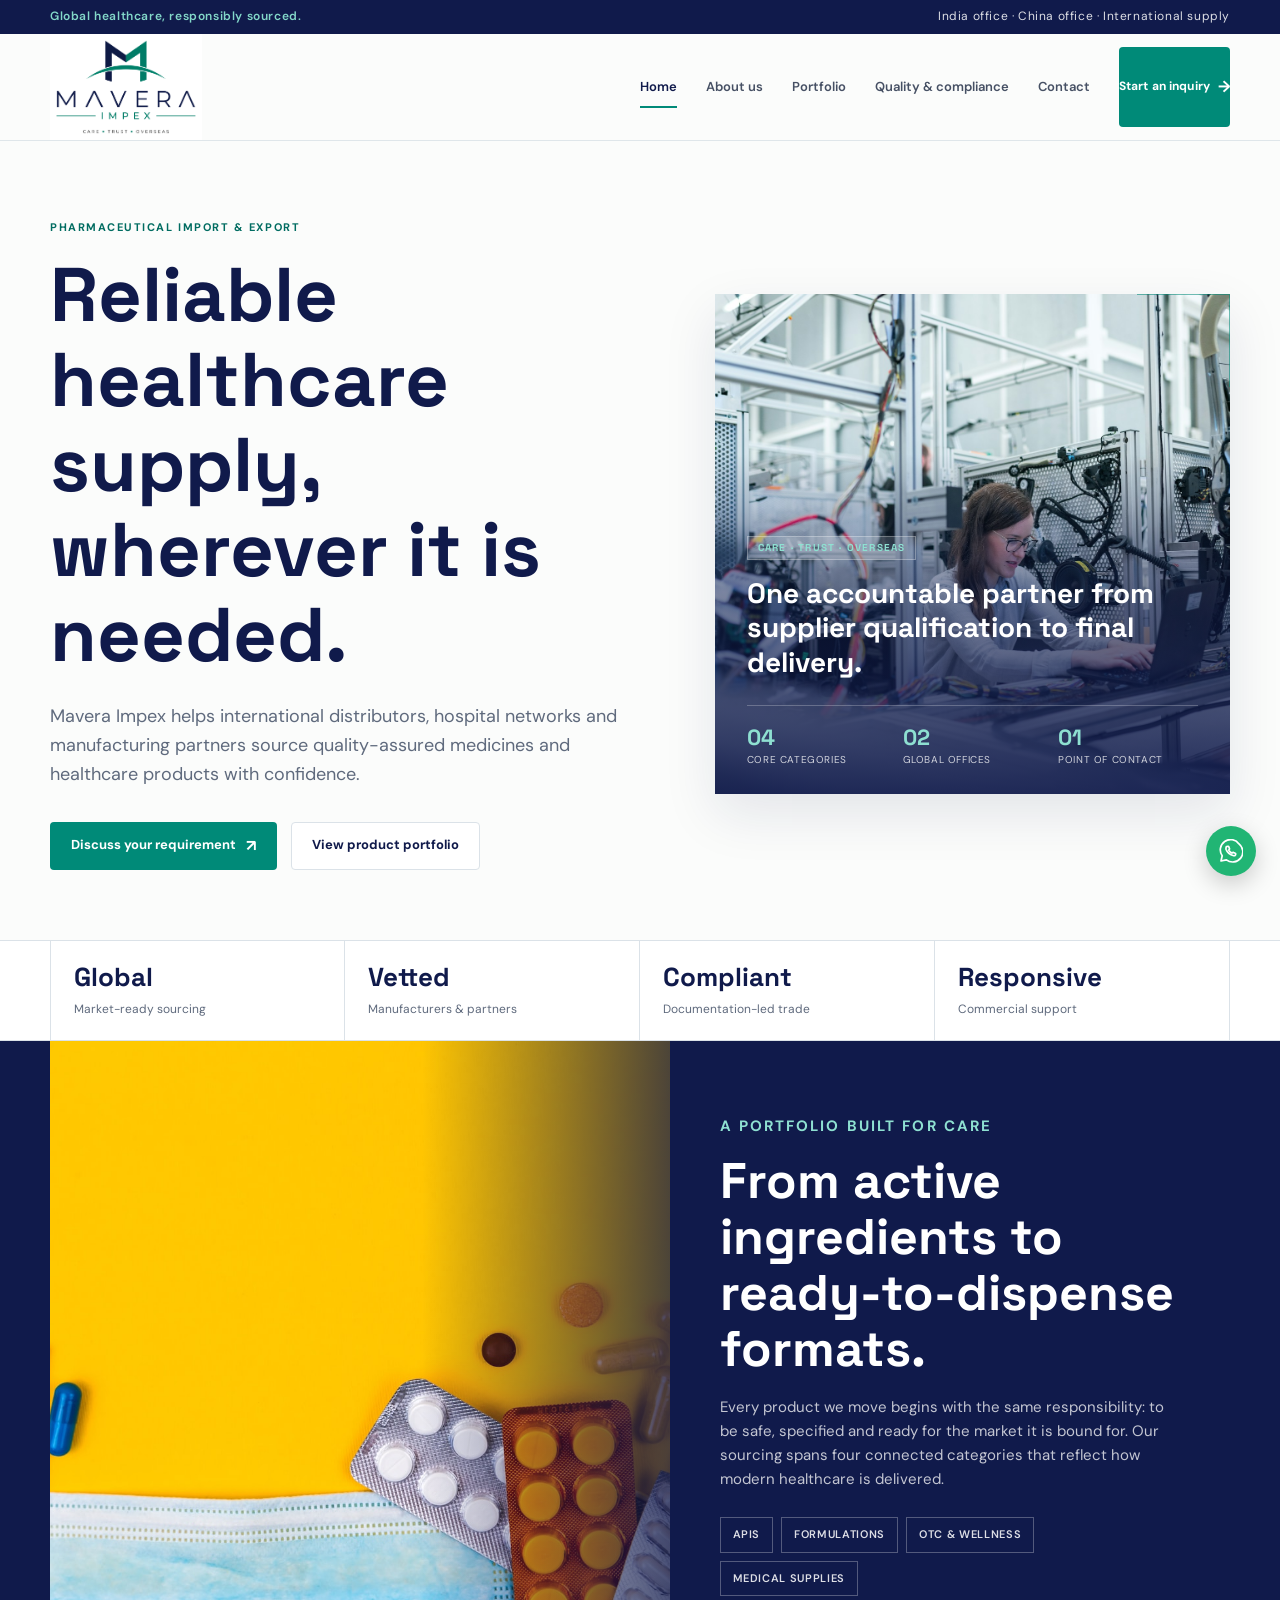
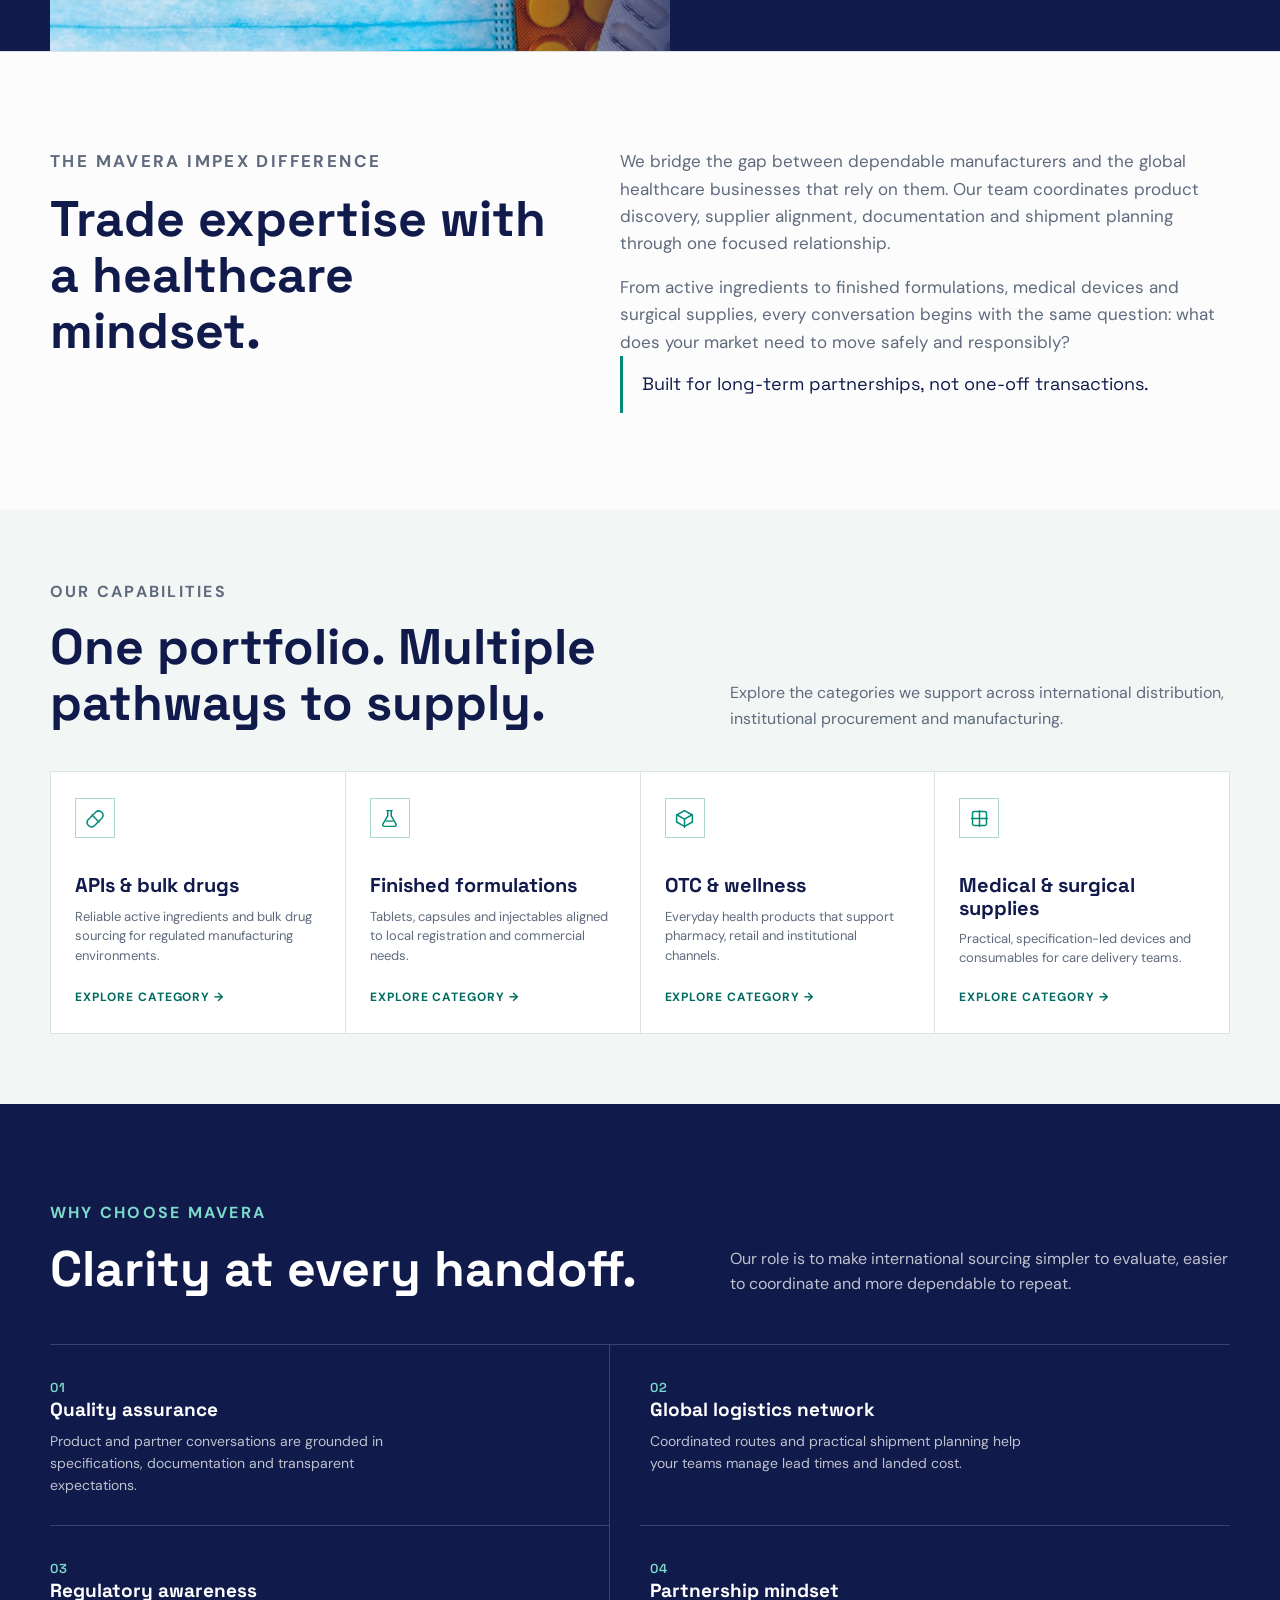
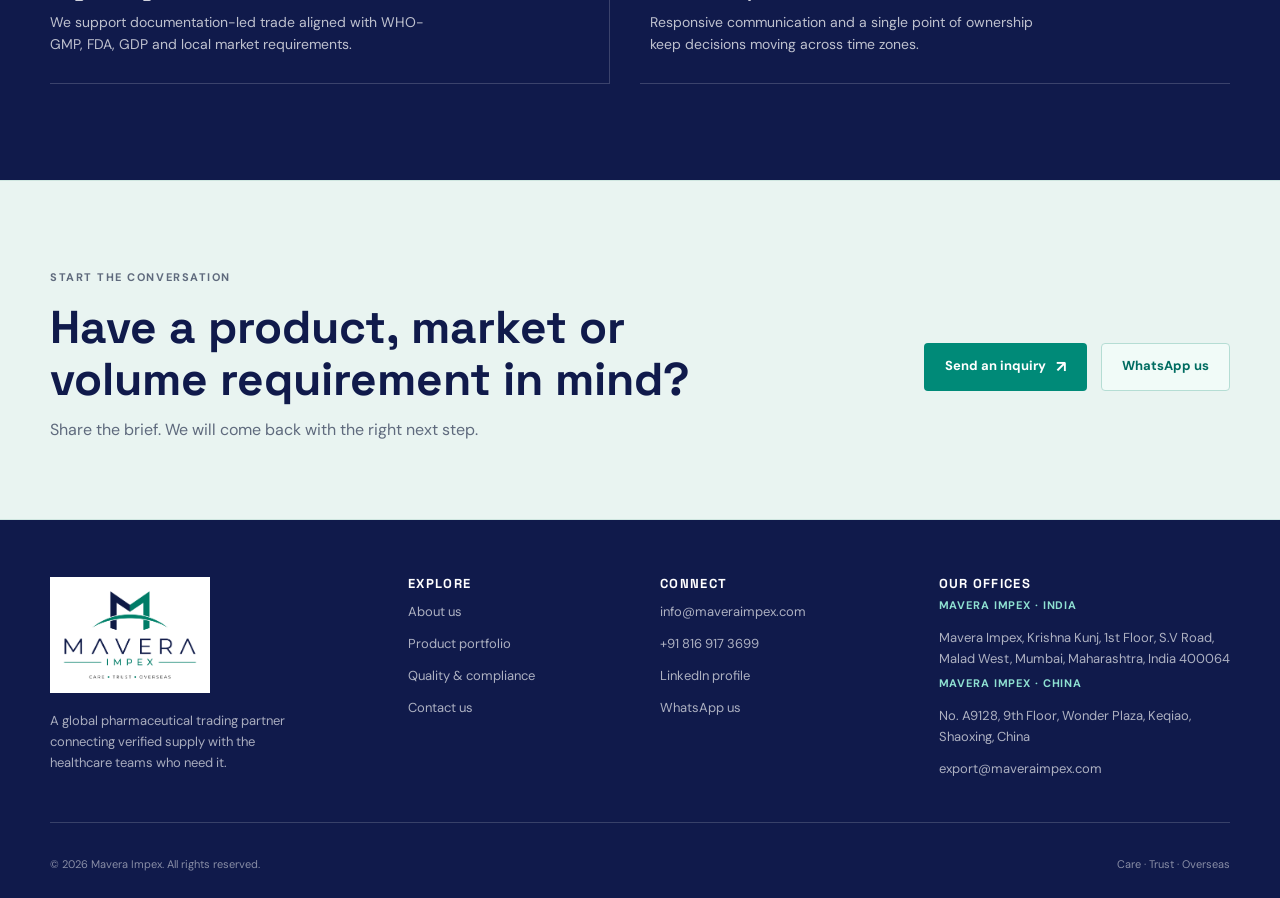
==== commit bb10c007: "Redesign home hero — photo-forward, no white logo patch - Replace the navy card + white-boxed logo w" ====
--- a/index.html
+++ b/index.html
@@ -19,14 +19,18 @@
         <p>Mavera Impex helps international distributors, hospital networks and manufacturing partners source quality-assured medicines and healthcare products with confidence.</p>
         <div class="hero-actions"><a class="btn btn-primary btn-arrow" href="contact.html">Discuss your requirement</a><a class="btn btn-ghost" href="products.html">View product portfolio</a></div>
       </div>
-      <div class="hero-visual reveal">
-        <div class="hero-panel">
-          <img src="assets/mavera-logo.png" alt="Mavera Impex logo" />
-          <h2>Care · Trust · Overseas</h2>
-          <p>One accountable partner from supplier qualification to final delivery.</p>
-          <div class="hero-meta"><div><strong>04</strong><span>Core product categories</span></div><div><strong>02</strong><span>International offices</span></div><div><strong>01</strong><span>Clear point of contact</span></div></div>
-        </div>
-      </div>
+      <figure class="hero-figure reveal">
+        <img src="assets/photos/hero-lab.jpg" alt="Pharmaceutical research and manufacturing environment" />
+        <figcaption class="hero-figcaption">
+          <span class="hero-tag">Care · Trust · Overseas</span>
+          <h2>One accountable partner from supplier qualification to final delivery.</h2>
+          <ul class="hero-meta">
+            <li><strong>04</strong><span>Core categories</span></li>
+            <li><strong>02</strong><span>Global offices</span></li>
+            <li><strong>01</strong><span>Point of contact</span></li>
+          </ul>
+        </figcaption>
+      </figure>
     </div></section>
 
     <section class="stat-strip"><div class="container stat-grid">
--- a/styles.css
+++ b/styles.css
@@ -112,16 +112,16 @@
 .btn-whatsapp { border-color: #b5ddd4; color: #006c61; background: #f1fbf8; }
 .btn-whatsapp:hover { background: #e4f6f1; }
 
-.hero-visual { position: relative; min-height: 460px; display: grid; align-items: center; overflow: hidden; }
-.hero-visual::before { content: ''; position: absolute; inset: 18px 0 16px 15px; background-image: linear-gradient(135deg, rgba(16,26,75,.55) 0%, rgba(16,26,75,.15) 55%, rgba(0,138,120,.25) 100%), url('assets/photos/hero-lab.jpg'); background-size: cover; background-position: center; border: 1px solid var(--line); }
-.hero-visual::after { content: ''; position: absolute; right: -40px; top: 16%; width: 120px; height: 120px; border-top: 1px solid var(--teal); border-right: 1px solid var(--teal); opacity: .45; z-index: 2; }
-.hero-panel { position: relative; z-index: 1; margin-left: 42px; margin-top: 40px; margin-bottom: 40px; padding: 32px 30px; width: min(100%, 420px); background: var(--navy); color: #fff; box-shadow: var(--shadow); }
-.hero-panel img { width: 170px; background: #fff; padding: 10px; margin-bottom: 28px; }
-.hero-panel h2 { color: #fff; font-size: 31px; max-width: 300px; }
-.hero-panel p { margin-top: 15px; color: rgba(255,255,255,.74); font-size: 14px; }
-.hero-meta { display: grid; grid-template-columns: repeat(3, 1fr); gap: 16px; margin-top: 28px; padding-top: 21px; border-top: 1px solid rgba(255,255,255,.2); }
-.hero-meta strong { display: block; color: #8ee0d1; font-size: 20px; font-family: 'Space Grotesk', sans-serif; }
-.hero-meta span { display: block; margin-top: 3px; color: rgba(255,255,255,.66); font-size: 10px; line-height: 1.35; text-transform: uppercase; letter-spacing: .06em; }
+.hero-figure { position: relative; margin: 0; min-height: 500px; overflow: hidden; box-shadow: var(--shadow); }
+.hero-figure > img { position: absolute; inset: 0; width: 100%; height: 100%; object-fit: cover; display: block; }
+.hero-figure::before { content: ''; position: absolute; inset: 0; background: linear-gradient(180deg, rgba(16,26,75,0) 32%, rgba(16,26,75,.55) 62%, rgba(16,26,75,.93) 100%); z-index: 1; }
+.hero-figure::after { content: ''; position: absolute; right: -1px; top: -1px; width: 92px; height: 92px; border-top: 2px solid var(--teal); border-right: 2px solid var(--teal); opacity: .55; z-index: 2; }
+.hero-figcaption { position: absolute; left: 0; right: 0; bottom: 0; padding: 30px 32px 28px; color: #fff; z-index: 2; }
+.hero-figcaption .hero-tag { display: inline-block; padding: 6px 10px; background: rgba(255,255,255,.12); border: 1px solid rgba(255,255,255,.28); color: #8ee0d1; font: 700 10px/1 'Space Grotesk', sans-serif; letter-spacing: .12em; text-transform: uppercase; }
+.hero-figcaption h2 { margin-top: 16px; color: #fff; font-size: clamp(22px, 2.4vw, 28px); max-width: 460px; line-height: 1.22; }
+.hero-meta { list-style: none; margin: 26px 0 0; padding: 20px 0 0; border-top: 1px solid rgba(255,255,255,.24); display: grid; grid-template-columns: repeat(3, 1fr); gap: 16px; }
+.hero-meta strong { display: block; color: #8ee0d1; font: 700 22px/1 'Space Grotesk', sans-serif; }
+.hero-meta span { display: block; margin-top: 5px; color: rgba(255,255,255,.78); font-size: 10px; line-height: 1.35; text-transform: uppercase; letter-spacing: .06em; }
 
 .imagery-band { position: relative; overflow: hidden; background: var(--navy); border-bottom: 1px solid var(--line); }
 .imagery-band .imagery-inner { position: relative; display: grid; grid-template-columns: minmax(0, 1.05fr) minmax(0, .95fr); gap: 0; min-height: 340px; align-items: stretch; }
@@ -329,10 +329,11 @@
   .hero-grid, .page-hero-grid, .intro-grid, .content-grid, .quote-layout, .contact-grid { grid-template-columns: 1fr; gap: 37px; }
   h1 { font-size: clamp(40px, 13vw, 60px); }
   .hero-copy > p:not(.eyebrow) { font-size: 16px; }
-  .hero-visual { min-height: 315px; }
-  .hero-panel { margin-left: 22px; padding: 25px 22px; }
-  .hero-panel h2 { font-size: 26px; }
-  .hero-panel img { width: 145px; margin-bottom: 20px; }
+  .hero-figure { min-height: 380px; }
+  .hero-figcaption { padding: 22px 20px 20px; }
+  .hero-figcaption h2 { font-size: 20px; margin-top: 12px; }
+  .hero-meta { margin-top: 18px; padding-top: 14px; gap: 10px; }
+  .hero-meta strong { font-size: 18px; }
   .stat-grid { grid-template-columns: repeat(2,1fr); }
   .stat { padding: 18px 14px; }
   .stat:nth-child(2) { border-right: 0; }
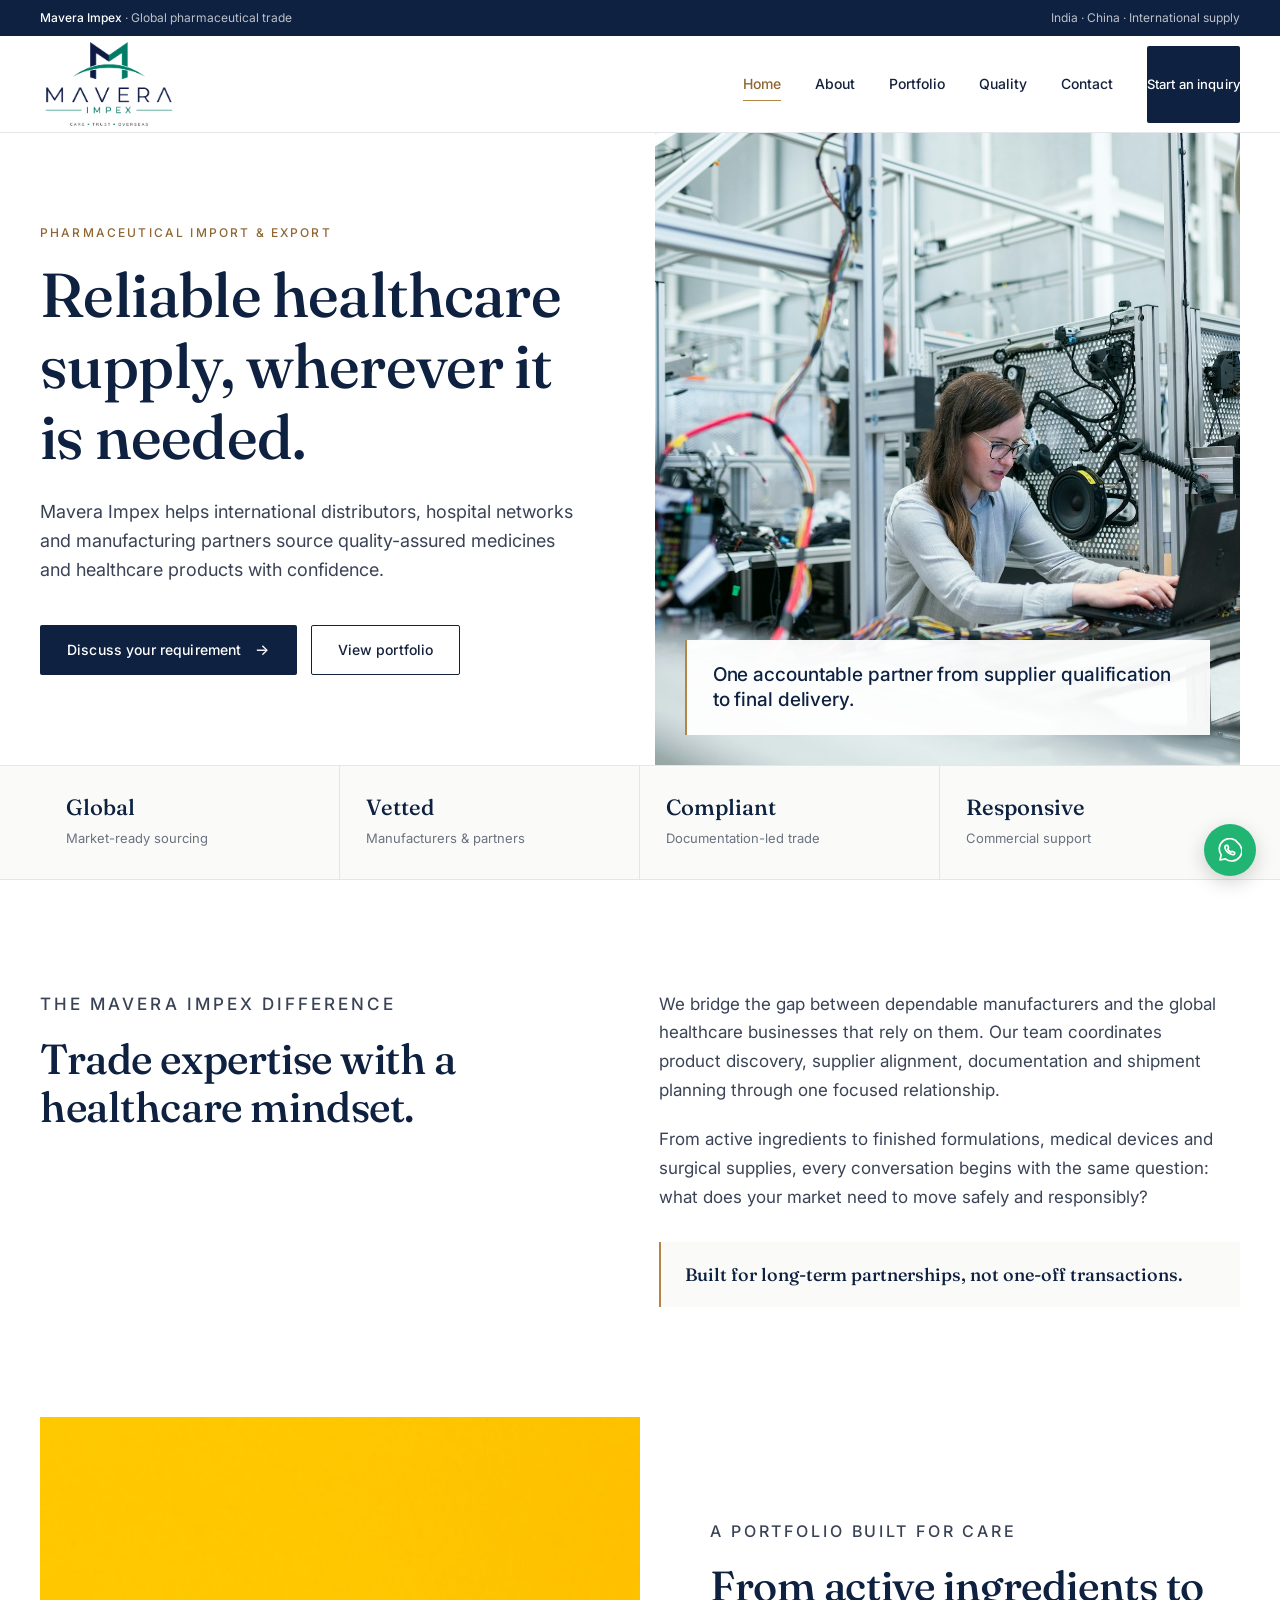
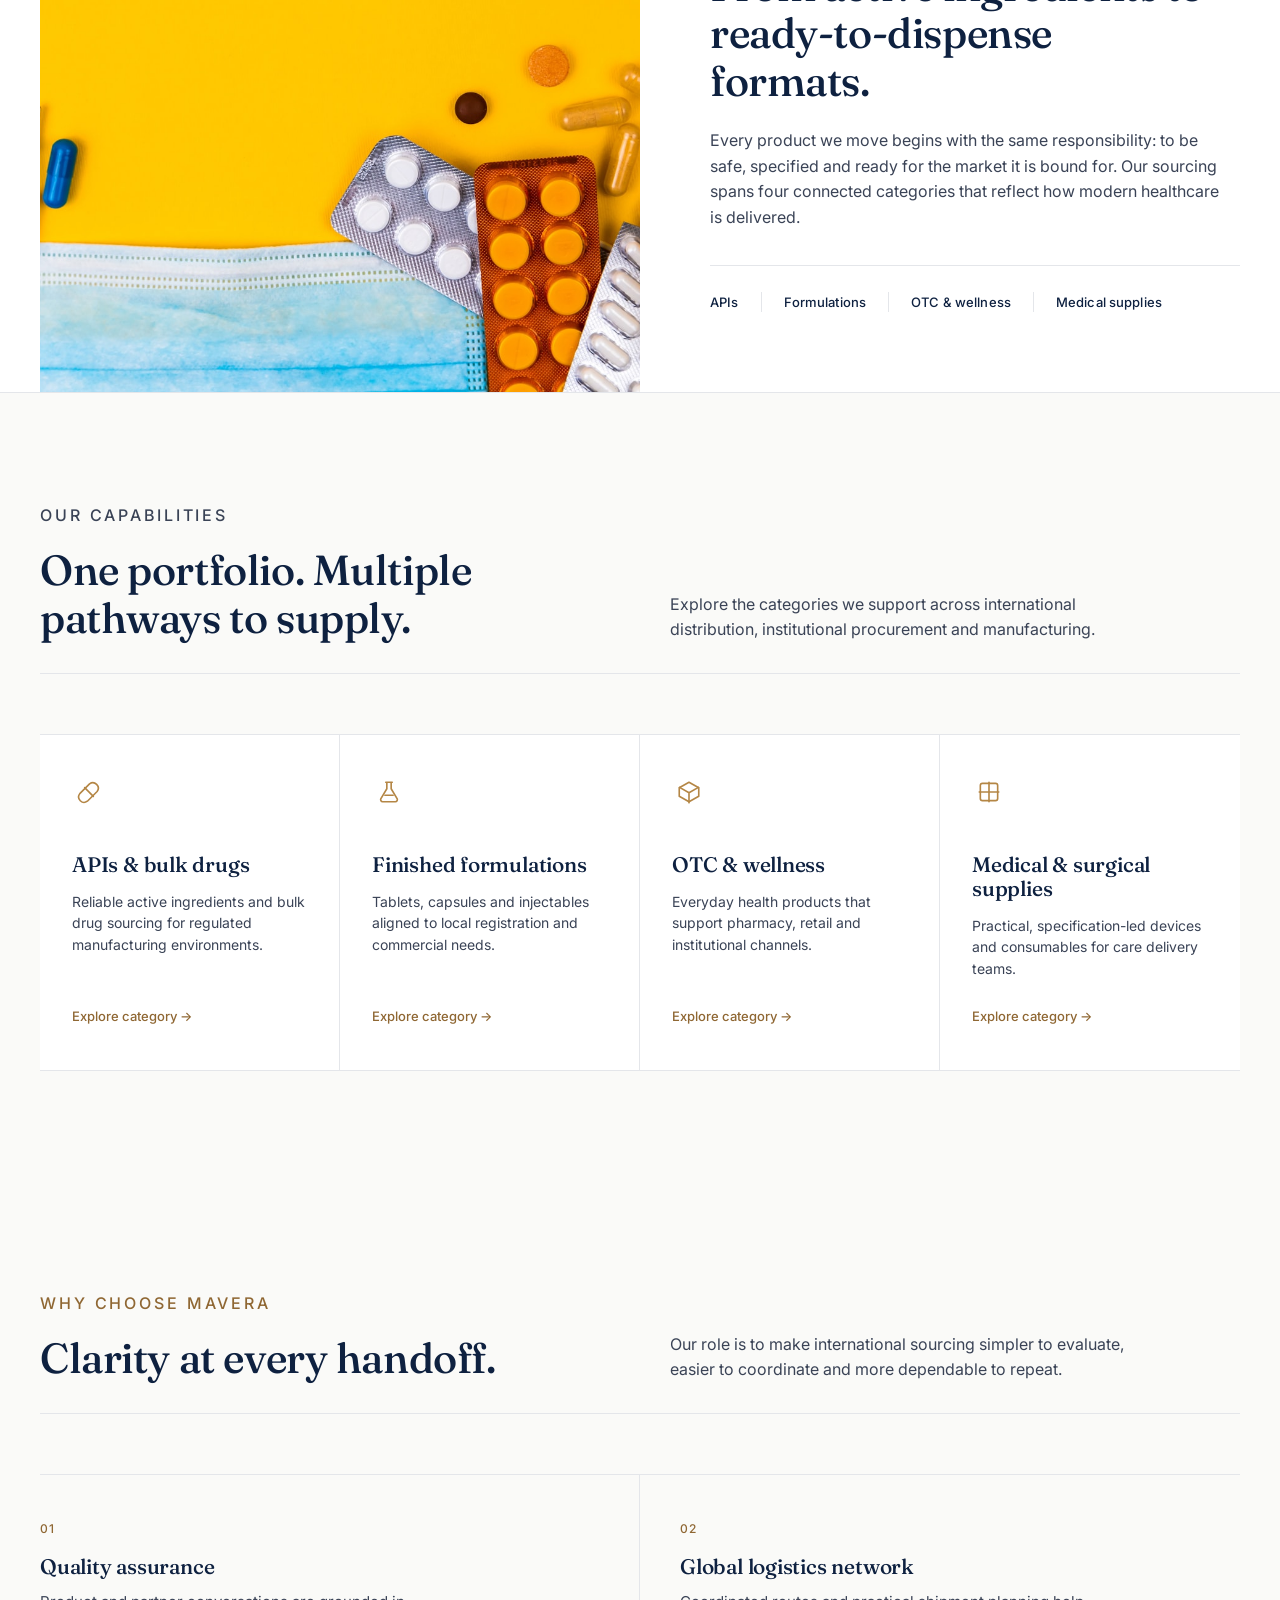
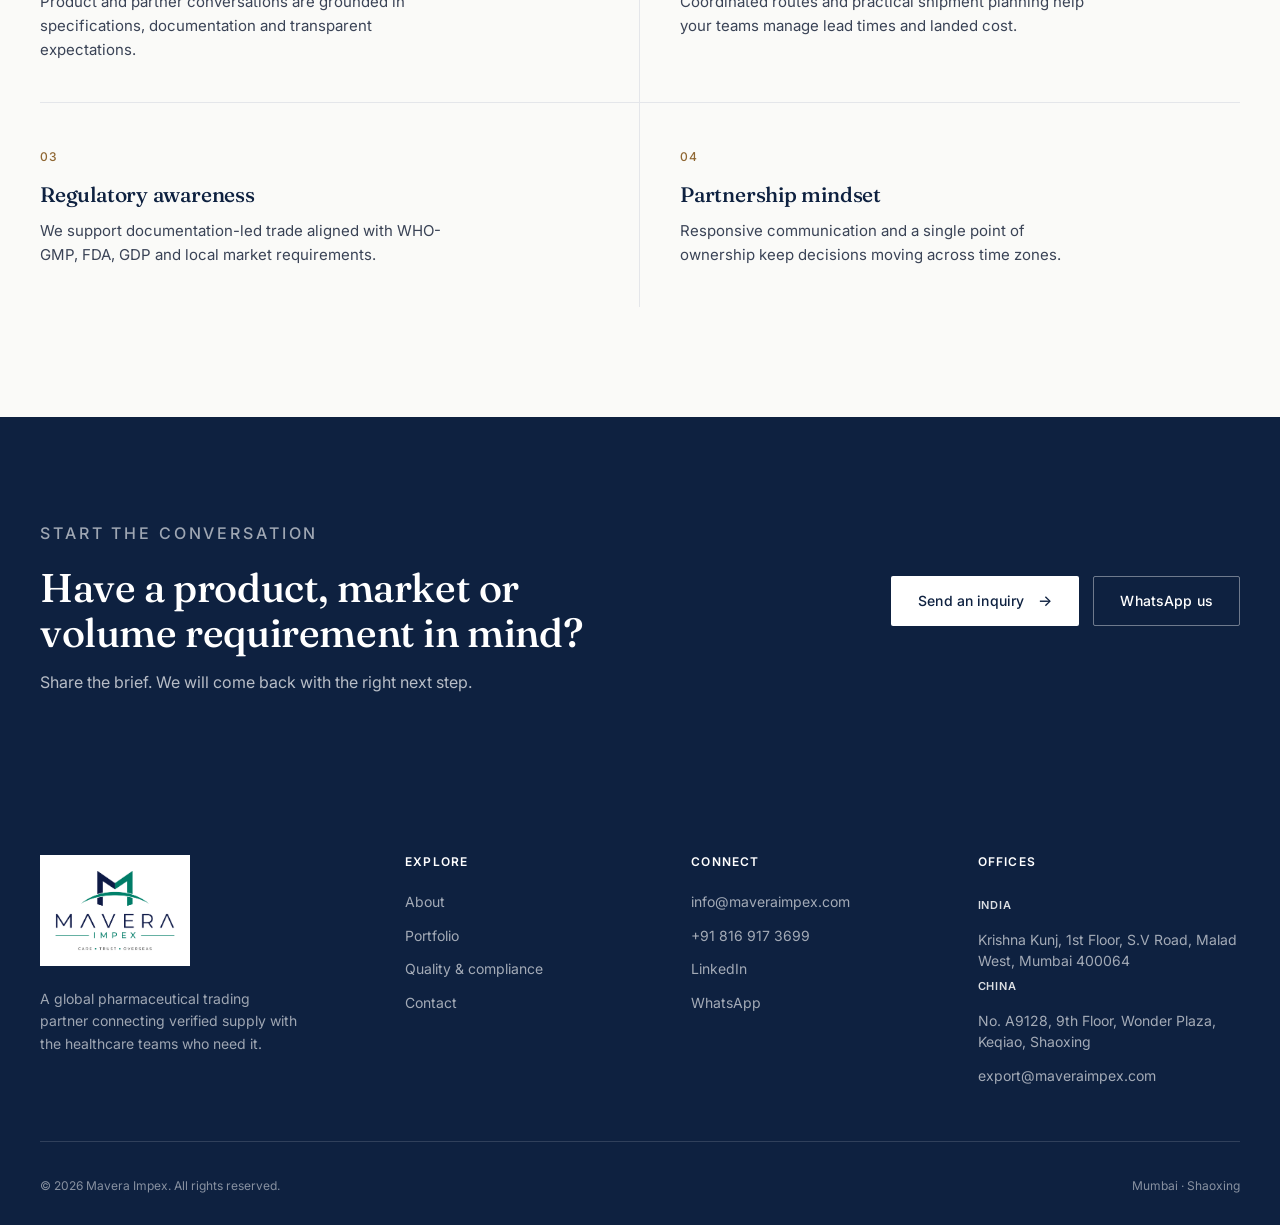
==== commit 2052ecaf: "Redesign site with editorial pharma layout, fix nav CTA contrast Strip AI-generated decorative flour" ====
--- a/index.html
+++ b/index.html
@@ -5,7 +5,7 @@
   <meta name="viewport" content="width=device-width, initial-scale=1" />
   <title>Mavera Impex | Global Pharmaceutical Import &amp; Export</title>
   <meta name="description" content="Mavera Impex connects verified pharmaceutical supply with distributors, hospital networks and healthcare manufacturers across global markets." />
-  <meta name="theme-color" content="#101a4b" />
+  <meta name="theme-color" content="#0e2140" />
   <link rel="stylesheet" href="styles.css" />
 </head>
 <body data-page="home">
@@ -13,35 +13,44 @@
 
   <main>
     <section class="hero"><div class="container hero-grid">
-      <div class="hero-copy reveal">
+      <div class="hero-copy">
         <p class="eyebrow">Pharmaceutical import &amp; export</p>
         <h1>Reliable healthcare supply, wherever it is needed.</h1>
         <p>Mavera Impex helps international distributors, hospital networks and manufacturing partners source quality-assured medicines and healthcare products with confidence.</p>
-        <div class="hero-actions"><a class="btn btn-primary btn-arrow" href="contact.html">Discuss your requirement</a><a class="btn btn-ghost" href="products.html">View product portfolio</a></div>
+        <div class="hero-actions">
+          <a class="btn btn-primary btn-arrow" href="contact.html">Discuss your requirement</a>
+          <a class="btn btn-ghost" href="products.html">View portfolio</a>
+        </div>
       </div>
-      <figure class="hero-figure reveal">
+      <figure class="hero-figure">
         <img src="assets/photos/hero-lab.jpg" alt="Pharmaceutical research and manufacturing environment" />
         <figcaption class="hero-figcaption">
-          <span class="hero-tag">Care · Trust · Overseas</span>
           <h2>One accountable partner from supplier qualification to final delivery.</h2>
-          <ul class="hero-meta">
-            <li><strong>04</strong><span>Core categories</span></li>
-            <li><strong>02</strong><span>Global offices</span></li>
-            <li><strong>01</strong><span>Point of contact</span></li>
-          </ul>
         </figcaption>
       </figure>
     </div></section>
 
     <section class="stat-strip"><div class="container stat-grid">
-      <div class="stat reveal"><strong>Global</strong><span>Market-ready sourcing</span></div>
-      <div class="stat reveal"><strong>Vetted</strong><span>Manufacturers &amp; partners</span></div>
-      <div class="stat reveal"><strong>Compliant</strong><span>Documentation-led trade</span></div>
-      <div class="stat reveal"><strong>Responsive</strong><span>Commercial support</span></div>
+      <div class="stat"><strong>Global</strong><span>Market-ready sourcing</span></div>
+      <div class="stat"><strong>Vetted</strong><span>Manufacturers &amp; partners</span></div>
+      <div class="stat"><strong>Compliant</strong><span>Documentation-led trade</span></div>
+      <div class="stat"><strong>Responsive</strong><span>Commercial support</span></div>
     </div></section>
 
-    <section class="imagery-band"><div class="container imagery-inner reveal">
-      <div class="imagery-photo"><img src="assets/photos/pharmacy-supply.jpg" alt="Pharmaceutical formulations, capsules and healthcare supplies laid out on a workspace" loading="lazy" /></div>
+    <section class="section"><div class="container intro-grid">
+      <div>
+        <p class="eyebrow">The Mavera Impex difference</p>
+        <h2>Trade expertise with a healthcare mindset.</h2>
+      </div>
+      <div>
+        <p>We bridge the gap between dependable manufacturers and the global healthcare businesses that rely on them. Our team coordinates product discovery, supplier alignment, documentation and shipment planning through one focused relationship.</p>
+        <p>From active ingredients to finished formulations, medical devices and surgical supplies, every conversation begins with the same question: what does your market need to move safely and responsibly?</p>
+        <div class="rule-note">Built for long-term partnerships, not one-off transactions.</div>
+      </div>
+    </div></section>
+
+    <section class="imagery-band"><div class="container imagery-inner">
+      <div class="imagery-photo"><img src="assets/photos/pharmacy-supply.jpg" alt="Pharmaceutical formulations and healthcare supplies" loading="lazy" /></div>
       <div class="imagery-copy">
         <p class="eyebrow">A portfolio built for care</p>
         <h2>From active ingredients to ready-to-dispense formats.</h2>
@@ -50,32 +59,85 @@
       </div>
     </div></section>
 
-    <section class="section"><div class="container intro-grid">
-      <div class="reveal"><p class="eyebrow">The Mavera Impex difference</p><h2>Trade expertise with a healthcare mindset.</h2></div>
-      <div class="reveal"><p>We bridge the gap between dependable manufacturers and the global healthcare businesses that rely on them. Our team coordinates product discovery, supplier alignment, documentation and shipment planning through one focused relationship.</p><p>From active ingredients to finished formulations, medical devices and surgical supplies, every conversation begins with the same question: what does your market need to move safely and responsibly?</p><div class="rule-note">Built for long-term partnerships, not one-off transactions.</div></div>
-    </div></section>
-
-    <section class="section section-tight" style="background:#f2f7f6"><div class="container">
-      <div class="section-head reveal"><div><p class="eyebrow">Our capabilities</p><h2>One portfolio. Multiple pathways to supply.</h2></div><p>Explore the categories we support across international distribution, institutional procurement and manufacturing.</p></div>
+    <section class="section section-alt"><div class="container">
+      <div class="section-head">
+        <div>
+          <p class="eyebrow">Our capabilities</p>
+          <h2>One portfolio. Multiple pathways to supply.</h2>
+        </div>
+        <p>Explore the categories we support across international distribution, institutional procurement and manufacturing.</p>
+      </div>
       <div class="category-grid">
-        <a class="category-card reveal" href="products.html#apis"><span class="category-icon"><svg xmlns="http://www.w3.org/2000/svg" viewBox="0 0 24 24" fill="none" stroke="currentColor" stroke-width="1.7" stroke-linecap="round" stroke-linejoin="round"><path d="m10.5 20.5 9-9a5 5 0 0 0-7-7l-9 9a5 5 0 0 0 7 7Z"/><path d="m8 8 8 8"/></svg></span><h3>APIs &amp; bulk drugs</h3><p>Reliable active ingredients and bulk drug sourcing for regulated manufacturing environments.</p><span class="card-arrow">Explore category →</span></a>
-        <a class="category-card reveal" href="products.html#formulations"><span class="category-icon"><svg xmlns="http://www.w3.org/2000/svg" viewBox="0 0 24 24" fill="none" stroke="currentColor" stroke-width="1.7" stroke-linecap="round" stroke-linejoin="round"><path d="M9 3h6M10 3v6l-5.6 9.3A2 2 0 0 0 6.1 21h11.8a2 2 0 0 0 1.7-2.7L14 9V3"/><path d="M8.2 15h7.6"/></svg></span><h3>Finished formulations</h3><p>Tablets, capsules and injectables aligned to local registration and commercial needs.</p><span class="card-arrow">Explore category →</span></a>
-        <a class="category-card reveal" href="products.html#otc"><span class="category-icon"><svg xmlns="http://www.w3.org/2000/svg" viewBox="0 0 24 24" fill="none" stroke="currentColor" stroke-width="1.7" stroke-linecap="round" stroke-linejoin="round"><path d="M21 16V8l-9-5-9 5v8l9 5 9-5Z"/><path d="m3.3 7.7 8.7 5 8.7-5M12 22V12.7"/></svg></span><h3>OTC &amp; wellness</h3><p>Everyday health products that support pharmacy, retail and institutional channels.</p><span class="card-arrow">Explore category →</span></a>
-        <a class="category-card reveal" href="products.html#supplies"><span class="category-icon"><svg xmlns="http://www.w3.org/2000/svg" viewBox="0 0 24 24" fill="none" stroke="currentColor" stroke-width="1.7" stroke-linecap="round" stroke-linejoin="round"><path d="M12 3v18M3 12h18"/><rect x="4" y="4" width="16" height="16" rx="2"/></svg></span><h3>Medical &amp; surgical supplies</h3><p>Practical, specification-led devices and consumables for care delivery teams.</p><span class="card-arrow">Explore category →</span></a>
+        <a class="category-card" href="products.html#apis">
+          <span class="category-icon"><svg xmlns="http://www.w3.org/2000/svg" viewBox="0 0 24 24" fill="none" stroke="currentColor" stroke-width="1.5" stroke-linecap="round" stroke-linejoin="round"><path d="m10.5 20.5 9-9a5 5 0 0 0-7-7l-9 9a5 5 0 0 0 7 7Z"/><path d="m8 8 8 8"/></svg></span>
+          <h3>APIs &amp; bulk drugs</h3>
+          <p>Reliable active ingredients and bulk drug sourcing for regulated manufacturing environments.</p>
+          <span class="card-arrow">Explore category →</span>
+        </a>
+        <a class="category-card" href="products.html#formulations">
+          <span class="category-icon"><svg xmlns="http://www.w3.org/2000/svg" viewBox="0 0 24 24" fill="none" stroke="currentColor" stroke-width="1.5" stroke-linecap="round" stroke-linejoin="round"><path d="M9 3h6M10 3v6l-5.6 9.3A2 2 0 0 0 6.1 21h11.8a2 2 0 0 0 1.7-2.7L14 9V3"/><path d="M8.2 15h7.6"/></svg></span>
+          <h3>Finished formulations</h3>
+          <p>Tablets, capsules and injectables aligned to local registration and commercial needs.</p>
+          <span class="card-arrow">Explore category →</span>
+        </a>
+        <a class="category-card" href="products.html#otc">
+          <span class="category-icon"><svg xmlns="http://www.w3.org/2000/svg" viewBox="0 0 24 24" fill="none" stroke="currentColor" stroke-width="1.5" stroke-linecap="round" stroke-linejoin="round"><path d="M21 16V8l-9-5-9 5v8l9 5 9-5Z"/><path d="m3.3 7.7 8.7 5 8.7-5M12 22V12.7"/></svg></span>
+          <h3>OTC &amp; wellness</h3>
+          <p>Everyday health products that support pharmacy, retail and institutional channels.</p>
+          <span class="card-arrow">Explore category →</span>
+        </a>
+        <a class="category-card" href="products.html#supplies">
+          <span class="category-icon"><svg xmlns="http://www.w3.org/2000/svg" viewBox="0 0 24 24" fill="none" stroke="currentColor" stroke-width="1.5" stroke-linecap="round" stroke-linejoin="round"><path d="M12 3v18M3 12h18"/><rect x="4" y="4" width="16" height="16" rx="2"/></svg></span>
+          <h3>Medical &amp; surgical supplies</h3>
+          <p>Practical, specification-led devices and consumables for care delivery teams.</p>
+          <span class="card-arrow">Explore category →</span>
+        </a>
       </div>
     </div></section>
 
     <section class="section dark-band"><div class="container">
-      <div class="section-head reveal"><div><p class="eyebrow">Why choose Mavera</p><h2>Clarity at every handoff.</h2></div><p>Our role is to make international sourcing simpler to evaluate, easier to coordinate and more dependable to repeat.</p></div>
+      <div class="section-head">
+        <div>
+          <p class="eyebrow">Why choose Mavera</p>
+          <h2>Clarity at every handoff.</h2>
+        </div>
+        <p>Our role is to make international sourcing simpler to evaluate, easier to coordinate and more dependable to repeat.</p>
+      </div>
       <div class="why-grid">
-        <div class="why-item reveal"><span class="number">01</span><h3>Quality assurance</h3><p>Product and partner conversations are grounded in specifications, documentation and transparent expectations.</p></div>
-        <div class="why-item reveal"><span class="number">02</span><h3>Global logistics network</h3><p>Coordinated routes and practical shipment planning help your teams manage lead times and landed cost.</p></div>
-        <div class="why-item reveal"><span class="number">03</span><h3>Regulatory awareness</h3><p>We support documentation-led trade aligned with WHO-GMP, FDA, GDP and local market requirements.</p></div>
-        <div class="why-item reveal"><span class="number">04</span><h3>Partnership mindset</h3><p>Responsive communication and a single point of ownership keep decisions moving across time zones.</p></div>
+        <div class="why-item">
+          <span class="number">01</span>
+          <h3>Quality assurance</h3>
+          <p>Product and partner conversations are grounded in specifications, documentation and transparent expectations.</p>
+        </div>
+        <div class="why-item">
+          <span class="number">02</span>
+          <h3>Global logistics network</h3>
+          <p>Coordinated routes and practical shipment planning help your teams manage lead times and landed cost.</p>
+        </div>
+        <div class="why-item">
+          <span class="number">03</span>
+          <h3>Regulatory awareness</h3>
+          <p>We support documentation-led trade aligned with WHO-GMP, FDA, GDP and local market requirements.</p>
+        </div>
+        <div class="why-item">
+          <span class="number">04</span>
+          <h3>Partnership mindset</h3>
+          <p>Responsive communication and a single point of ownership keep decisions moving across time zones.</p>
+        </div>
       </div>
     </div></section>
 
-    <section class="cta-band"><div class="container cta-band-inner reveal"><div><p class="eyebrow">Start the conversation</p><h2>Have a product, market or volume requirement in mind?</h2><p>Share the brief. We will come back with the right next step.</p></div><div class="hero-actions"><a class="btn btn-primary btn-arrow" href="contact.html">Send an inquiry</a><a class="btn btn-ghost btn-whatsapp" href="https://wa.me/918169173699" target="_blank" rel="noreferrer">WhatsApp us</a></div></div></section>
+    <section class="cta-band"><div class="container cta-band-inner">
+      <div>
+        <p class="eyebrow">Start the conversation</p>
+        <h2>Have a product, market or volume requirement in mind?</h2>
+        <p>Share the brief. We will come back with the right next step.</p>
+      </div>
+      <div class="hero-actions">
+        <a class="btn btn-primary btn-arrow" href="contact.html">Send an inquiry</a>
+        <a class="btn btn-ghost" href="https://wa.me/918169173699" target="_blank" rel="noreferrer">WhatsApp us</a>
+      </div>
+    </div></section>
   </main>
 
   <div data-site-footer></div>
--- a/styles.css
+++ b/styles.css
@@ -1,19 +1,20 @@
-@import url('https://fonts.googleapis.com/css2?family=DM+Sans:wght@400;500;600;700&family=Space+Grotesk:wght@500;600;700&display=swap');
+@import url('https://fonts.googleapis.com/css2?family=Inter:wght@400;500;600;700&family=Fraunces:opsz,wght@9..144,400;9..144,500;9..144,600&display=swap');
 
 :root {
-  --navy: #101a4b;
-  --navy-2: #1a2a64;
-  --teal: #008a78;
-  --teal-dark: #006c61;
-  --ink: #172033;
-  --muted: #5f6a7d;
-  --line: #dbe2e8;
-  --mist: #f4f7f8;
+  --navy: #0e2140;
+  --navy-2: #16305a;
+  --accent: #b48645;
+  --accent-dark: #8f6733;
+  --ink: #14213d;
+  --body: #3a4356;
+  --muted: #6b7280;
+  --line: #e4e6ea;
+  --line-2: #eef0f3;
+  --mist: #f5f6f7;
   --white: #ffffff;
-  --cream: #fbfcfb;
-  --shadow: 0 20px 50px rgba(16, 26, 75, .10);
-  --radius: 4px;
-  --max: 1180px;
+  --paper: #fafaf8;
+  --radius: 2px;
+  --max: 1200px;
 }
 
 * { box-sizing: border-box; }
@@ -22,11 +23,13 @@
 
 body {
   margin: 0;
-  font-family: 'DM Sans', Arial, sans-serif;
-  color: var(--ink);
-  background: var(--cream);
+  font-family: 'Inter', -apple-system, BlinkMacSystemFont, Arial, sans-serif;
+  color: var(--body);
+  background: var(--white);
   line-height: 1.6;
+  font-size: 16px;
   -webkit-font-smoothing: antialiased;
+  -moz-osx-font-smoothing: grayscale;
 }
 
 img { max-width: 100%; display: block; }
@@ -34,335 +37,1006 @@
 button, input, textarea, select { font: inherit; }
 button { cursor: pointer; }
 
-.container { width: min(var(--max), calc(100% - 48px)); margin-inline: auto; }
-
+.container { width: min(var(--max), calc(100% - 56px)); margin-inline: auto; }
+
+/* ---------- Topline ---------- */
 .topline {
   background: var(--navy);
-  color: rgba(255,255,255,.86);
+  color: rgba(255,255,255,.72);
   font-size: 12px;
-  letter-spacing: .05em;
-}
-
+}
 .topline-inner {
-  min-height: 34px;
+  min-height: 36px;
   display: flex;
   align-items: center;
   justify-content: space-between;
   gap: 20px;
 }
-
 .topline a { color: #fff; }
-.topline strong { color: #83d8c9; font-weight: 600; }
-
+.topline strong { color: #fff; font-weight: 500; }
+
+/* ---------- Header ---------- */
 .site-header {
   position: sticky;
   top: 0;
   z-index: 20;
-  background: rgba(251,252,251,.95);
-  border-bottom: 1px solid rgba(219,226,232,.86);
-  backdrop-filter: blur(10px);
-}
-
+  background: #fff;
+  border-bottom: 1px solid var(--line);
+}
 .nav-wrap {
-  min-height: 84px;
+  min-height: 78px;
   display: flex;
   align-items: center;
   justify-content: space-between;
   gap: 24px;
 }
-
-.brand { display: flex; align-items: center; gap: 12px; min-width: 210px; }
-.brand img { width: 152px; height: auto; }
-.brand-wordmark { display: none; }
-
-.main-nav { display: flex; align-items: center; gap: 29px; font-size: 13px; font-weight: 600; color: #465064; }
-.main-nav a { position: relative; padding: 30px 0; transition: color .2s ease; }
-.main-nav a:hover, .main-nav a[aria-current='page'] { color: var(--navy); }
-.main-nav a[aria-current='page']::after { content: ''; position: absolute; left: 0; right: 0; bottom: 19px; height: 2px; background: var(--teal); }
-
-.nav-cta { display: inline-flex; align-items: center; gap: 8px; padding: 11px 15px; color: #fff; background: var(--teal); border-radius: var(--radius); font-size: 12px; font-weight: 700; letter-spacing: .01em; transition: background .2s ease, transform .2s ease; }
-.nav-cta:hover { background: var(--teal-dark); transform: translateY(-1px); }
-.nav-cta::after { content: '→'; font-size: 16px; line-height: 1; }
-
-.menu-toggle { display: none; border: 0; background: transparent; padding: 8px; color: var(--navy); }
+.brand { display: flex; align-items: center; gap: 12px; }
+.brand img { width: 138px; height: auto; }
+
+.main-nav { display: flex; align-items: center; gap: 34px; font-size: 14px; font-weight: 500; color: var(--ink); }
+.main-nav a { position: relative; padding: 28px 0; color: var(--ink); }
+.main-nav a:hover { color: var(--accent-dark); }
+.main-nav a[aria-current='page'] { color: var(--accent-dark); }
+.main-nav a[aria-current='page']::after {
+  content: '';
+  position: absolute;
+  left: 0; right: 0; bottom: 22px;
+  height: 1px;
+  background: var(--accent);
+}
+
+.nav-cta {
+  display: inline-flex;
+  align-items: center;
+  gap: 10px;
+  padding: 12px 22px;
+  color: #fff;
+  background: var(--navy);
+  font-size: 13px;
+  font-weight: 500;
+  letter-spacing: .01em;
+  border-radius: var(--radius);
+}
+.main-nav a.nav-cta,
+.main-nav a.nav-cta:hover,
+.main-nav a.nav-cta[aria-current='page'] { color: #fff; }
+.main-nav a.nav-cta:hover { background: var(--navy-2); }
+.main-nav a.nav-cta::after { display: none; }
+
+.menu-toggle { display: none; border: 0; background: transparent; padding: 8px; color: var(--ink); }
 .menu-toggle svg { width: 22px; height: 22px; }
 
-.eyebrow { margin: 0 0 15px; color: var(--teal-dark); text-transform: uppercase; letter-spacing: .14em; font-size: 11px; font-weight: 700; }
-h1, h2, h3, h4 { font-family: 'Space Grotesk', Arial, sans-serif; color: var(--navy); letter-spacing: 0; line-height: 1.12; margin: 0; }
-h1 { font-size: clamp(44px, 6vw, 76px); max-width: 730px; }
-h2 { font-size: clamp(32px, 4vw, 50px); }
-h3 { font-size: 21px; }
+/* ---------- Typography ---------- */
+.eyebrow {
+  margin: 0 0 18px;
+  color: var(--accent-dark);
+  font-size: 12px;
+  font-weight: 500;
+  letter-spacing: .18em;
+  text-transform: uppercase;
+}
+h1, h2, h3, h4 {
+  font-family: 'Fraunces', Georgia, serif;
+  color: var(--navy);
+  letter-spacing: -0.01em;
+  line-height: 1.14;
+  margin: 0;
+  font-weight: 500;
+}
+h1 { font-size: clamp(40px, 5.2vw, 62px); max-width: 900px; }
+h2 { font-size: clamp(28px, 3.4vw, 42px); }
+h3 { font-size: 20px; font-weight: 500; }
 p { margin: 0; }
 
+/* ---------- Buttons ---------- */
+.btn {
+  display: inline-flex;
+  align-items: center;
+  justify-content: center;
+  gap: 10px;
+  min-height: 50px;
+  padding: 0 26px;
+  border-radius: var(--radius);
+  border: 1px solid transparent;
+  font-size: 14px;
+  font-weight: 500;
+  letter-spacing: .01em;
+}
+.btn-primary { background: var(--navy); color: #fff; }
+.btn-primary:hover { background: var(--navy-2); }
+.btn-ghost { border-color: var(--ink); color: var(--ink); background: transparent; }
+.btn-ghost:hover { background: var(--ink); color: #fff; }
+.btn-arrow::after { content: '→'; font-size: 15px; margin-left: 4px; }
+.btn-whatsapp { border-color: #cdd3da; color: var(--ink); background: transparent; }
+.btn-whatsapp:hover { background: #f4f5f7; }
+
+/* ---------- Hero ---------- */
 .hero {
-  padding: 78px 0 70px;
+  padding: 0;
+  border-bottom: 1px solid var(--line);
+  background: var(--white);
+}
+.hero-grid {
+  display: grid;
+  grid-template-columns: minmax(0, 1.05fr) minmax(0, 1fr);
+  gap: 0;
+  min-height: 560px;
+  align-items: stretch;
+}
+.hero-copy {
+  padding: 90px 60px 90px 0;
+  display: flex;
+  flex-direction: column;
+  justify-content: center;
+}
+.hero-copy > p:not(.eyebrow) {
+  max-width: 540px;
+  margin-top: 26px;
+  color: var(--body);
+  font-size: 18px;
+  line-height: 1.6;
+}
+.hero-actions {
+  display: flex;
+  flex-wrap: wrap;
+  align-items: center;
+  gap: 14px;
+  margin-top: 40px;
+}
+.hero-figure {
+  position: relative;
+  margin: 0;
   overflow: hidden;
-  border-bottom: 1px solid var(--line);
-}
-
-.hero-grid { display: grid; grid-template-columns: minmax(0, 1.08fr) minmax(340px, .92fr); gap: 60px; align-items: center; }
-.hero-copy > p:not(.eyebrow) { max-width: 605px; margin-top: 25px; color: var(--muted); font-size: 18px; }
-.hero-actions { display: flex; flex-wrap: wrap; align-items: center; gap: 14px; margin-top: 33px; }
-.btn { display: inline-flex; align-items: center; justify-content: center; gap: 10px; min-height: 48px; padding: 0 20px; border-radius: var(--radius); border: 1px solid transparent; font-size: 13px; font-weight: 700; transition: all .2s ease; }
-.btn-primary { background: var(--teal); color: #fff; }
-.btn-primary:hover { background: var(--teal-dark); transform: translateY(-1px); }
-.btn-ghost { border-color: var(--line); color: var(--navy); background: var(--white); }
-.btn-ghost:hover { border-color: var(--navy); background: #f6f8fa; }
-.btn-arrow::after { content: '↗'; font-size: 16px; }
-.btn-whatsapp { border-color: #b5ddd4; color: #006c61; background: #f1fbf8; }
-.btn-whatsapp:hover { background: #e4f6f1; }
-
-.hero-figure { position: relative; margin: 0; min-height: 500px; overflow: hidden; box-shadow: var(--shadow); }
-.hero-figure > img { position: absolute; inset: 0; width: 100%; height: 100%; object-fit: cover; display: block; }
-.hero-figure::before { content: ''; position: absolute; inset: 0; background: linear-gradient(180deg, rgba(16,26,75,0) 32%, rgba(16,26,75,.55) 62%, rgba(16,26,75,.93) 100%); z-index: 1; }
-.hero-figure::after { content: ''; position: absolute; right: -1px; top: -1px; width: 92px; height: 92px; border-top: 2px solid var(--teal); border-right: 2px solid var(--teal); opacity: .55; z-index: 2; }
-.hero-figcaption { position: absolute; left: 0; right: 0; bottom: 0; padding: 30px 32px 28px; color: #fff; z-index: 2; }
-.hero-figcaption .hero-tag { display: inline-block; padding: 6px 10px; background: rgba(255,255,255,.12); border: 1px solid rgba(255,255,255,.28); color: #8ee0d1; font: 700 10px/1 'Space Grotesk', sans-serif; letter-spacing: .12em; text-transform: uppercase; }
-.hero-figcaption h2 { margin-top: 16px; color: #fff; font-size: clamp(22px, 2.4vw, 28px); max-width: 460px; line-height: 1.22; }
-.hero-meta { list-style: none; margin: 26px 0 0; padding: 20px 0 0; border-top: 1px solid rgba(255,255,255,.24); display: grid; grid-template-columns: repeat(3, 1fr); gap: 16px; }
-.hero-meta strong { display: block; color: #8ee0d1; font: 700 22px/1 'Space Grotesk', sans-serif; }
-.hero-meta span { display: block; margin-top: 5px; color: rgba(255,255,255,.78); font-size: 10px; line-height: 1.35; text-transform: uppercase; letter-spacing: .06em; }
-
-.imagery-band { position: relative; overflow: hidden; background: var(--navy); border-bottom: 1px solid var(--line); }
-.imagery-band .imagery-inner { position: relative; display: grid; grid-template-columns: minmax(0, 1.05fr) minmax(0, .95fr); gap: 0; min-height: 340px; align-items: stretch; }
+}
+.hero-figure > img {
+  position: absolute;
+  inset: 0;
+  width: 100%;
+  height: 100%;
+  object-fit: cover;
+}
+.hero-figcaption {
+  position: absolute;
+  left: 30px;
+  right: 30px;
+  bottom: 30px;
+  padding: 22px 26px;
+  background: rgba(255,255,255,.94);
+  border-left: 2px solid var(--accent);
+}
+.hero-figcaption h2 {
+  color: var(--navy);
+  font-size: 19px;
+  line-height: 1.35;
+  max-width: 460px;
+  font-family: 'Inter', sans-serif;
+  font-weight: 500;
+  letter-spacing: -0.005em;
+}
+.hero-tag { display: none; }
+.hero-meta { display: none; }
+
+/* ---------- Stat strip ---------- */
+.stat-strip {
+  background: var(--paper);
+  border-bottom: 1px solid var(--line);
+}
+.stat-grid {
+  display: grid;
+  grid-template-columns: repeat(4, 1fr);
+}
+.stat {
+  padding: 30px 26px;
+  border-right: 1px solid var(--line);
+}
+.stat:last-child { border-right: 0; }
+.stat strong {
+  color: var(--navy);
+  font: 500 22px/1 'Fraunces', Georgia, serif;
+  display: block;
+}
+.stat span {
+  display: block;
+  margin-top: 10px;
+  color: var(--muted);
+  font-size: 13px;
+}
+
+/* ---------- Imagery band ---------- */
+.imagery-band {
+  background: var(--white);
+  border-bottom: 1px solid var(--line);
+}
+.imagery-band .imagery-inner {
+  display: grid;
+  grid-template-columns: minmax(0, 1fr) minmax(0, 1fr);
+  gap: 0;
+  min-height: 420px;
+  align-items: stretch;
+}
 .imagery-band .imagery-photo { position: relative; overflow: hidden; }
-.imagery-band .imagery-photo img { width: 100%; height: 100%; object-fit: cover; display: block; }
-.imagery-band .imagery-photo::after { content: ''; position: absolute; inset: 0; background: linear-gradient(90deg, rgba(16,26,75,0) 60%, rgba(16,26,75,.75) 100%); pointer-events: none; }
-.imagery-band .imagery-copy { padding: 55px 55px 55px 50px; color: #fff; display: flex; flex-direction: column; justify-content: center; }
-.imagery-band .imagery-copy .eyebrow { color: #8ee0d1; }
-.imagery-band .imagery-copy h2 { color: #fff; max-width: 480px; }
-.imagery-band .imagery-copy p { margin-top: 18px; color: rgba(255,255,255,.75); max-width: 460px; font-size: 15px; }
-.imagery-band .imagery-tags { display: flex; flex-wrap: wrap; gap: 8px; margin-top: 26px; }
-.imagery-band .imagery-tags span { padding: 8px 12px; border: 1px solid rgba(255,255,255,.28); color: rgba(255,255,255,.86); font-size: 11px; font-weight: 600; letter-spacing: .06em; text-transform: uppercase; }
-
-.stat-strip { background: var(--white); border-bottom: 1px solid var(--line); }
-.stat-grid { display: grid; grid-template-columns: repeat(4, 1fr); }
-.stat { padding: 23px 23px 21px; border-right: 1px solid var(--line); }
-.stat:first-child { border-left: 1px solid var(--line); }
-.stat strong { color: var(--navy); font: 700 26px/1 'Space Grotesk', sans-serif; }
-.stat span { display: block; margin-top: 7px; color: var(--muted); font-size: 12px; }
-
-.section { padding: 96px 0; }
-.section-tight { padding: 70px 0; }
-.section-head { display: flex; align-items: end; justify-content: space-between; gap: 30px; margin-bottom: 40px; }
-.section-head p { max-width: 500px; color: var(--muted); font-size: 16px; }
-
-.intro-grid { display: grid; grid-template-columns: minmax(0, .9fr) minmax(0, 1.1fr); gap: 70px; align-items: start; }
-.intro-grid p { max-width: 620px; color: var(--muted); font-size: 17px; }
-.intro-grid p + p { margin-top: 17px; }
-.rule-note { border-left: 3px solid var(--teal); padding: 14px 0 14px 19px; color: var(--navy); font-family: 'Space Grotesk', sans-serif; font-size: 18px; }
-
-.category-grid { display: grid; grid-template-columns: repeat(4, 1fr); border-top: 1px solid var(--line); border-left: 1px solid var(--line); }
-.category-card { min-height: 250px; padding: 26px 24px; position: relative; display: flex; flex-direction: column; border-right: 1px solid var(--line); border-bottom: 1px solid var(--line); background: var(--white); transition: background .2s ease, transform .2s ease; }
-.category-card:hover { background: #f4fbf9; transform: translateY(-3px); }
-.category-icon { width: 40px; height: 40px; display: grid; place-items: center; border: 1px solid #acd8d0; color: var(--teal); margin-bottom: 36px; }
-.category-icon svg { width: 21px; height: 21px; }
-.category-card h3 { font-size: 20px; }
-.category-card p { margin-top: 10px; color: var(--muted); font-size: 13px; line-height: 1.5; }
-.card-arrow { margin-top: auto; padding-top: 20px; color: var(--teal-dark); font-size: 12px; font-weight: 700; text-transform: uppercase; letter-spacing: .08em; }
-
-.dark-band { background: var(--navy); color: #fff; }
-.dark-band h2, .dark-band h3 { color: #fff; }
-.dark-band .eyebrow { color: #7dd9c9; }
-.dark-band p { color: rgba(255,255,255,.73); }
-.dark-band .btn-ghost { background: transparent; border-color: rgba(255,255,255,.35); color: #fff; }
-.dark-band .btn-ghost:hover { border-color: #fff; background: rgba(255,255,255,.08); }
-
-.why-grid { display: grid; grid-template-columns: 1fr 1fr; gap: 0; margin-top: 47px; border-top: 1px solid rgba(255,255,255,.18); }
-.why-item { padding: 29px 30px 28px 0; border-bottom: 1px solid rgba(255,255,255,.18); }
-.why-item:nth-child(odd) { margin-right: 30px; border-right: 1px solid rgba(255,255,255,.18); padding-right: 40px; }
-.why-item:nth-child(even) { padding-left: 10px; }
-.why-item h3 { font-size: 19px; }
-.why-item p { margin-top: 9px; max-width: 390px; font-size: 14px; }
-.number { color: #7dd9c9; font: 600 13px/1 'Space Grotesk', sans-serif; letter-spacing: .1em; }
-
-.cta-band { padding: 76px 0; background: #e9f4f1; border-top: 1px solid #cfe6e0; border-bottom: 1px solid #cfe6e0; }
-.cta-band-inner { display: flex; align-items: center; justify-content: space-between; gap: 30px; }
-.cta-band h2 { font-size: clamp(30px, 4vw, 46px); max-width: 650px; }
-.cta-band p { margin-top: 12px; color: var(--muted); }
-
-.page-hero { padding: 71px 0 63px; border-bottom: 1px solid var(--line); background: #f2f7f6; position: relative; overflow: hidden; }
-.page-hero.page-hero-image { color: #fff; background: var(--navy); }
-.page-hero.page-hero-image::before { content: ''; position: absolute; inset: 0; background-size: cover; background-position: center; opacity: .35; z-index: 0; }
-.page-hero.page-hero-image::after { content: ''; position: absolute; inset: 0; background: linear-gradient(120deg, rgba(16,26,75,.86) 0%, rgba(16,26,75,.6) 55%, rgba(0,138,120,.55) 100%); z-index: 0; }
+.imagery-band .imagery-photo img { width: 100%; height: 100%; object-fit: cover; }
+.imagery-band .imagery-copy {
+  padding: 80px 0 80px 70px;
+  display: flex;
+  flex-direction: column;
+  justify-content: center;
+}
+.imagery-band .imagery-copy h2 { max-width: 500px; }
+.imagery-band .imagery-copy p {
+  margin-top: 22px;
+  color: var(--body);
+  max-width: 520px;
+  font-size: 16px;
+}
+.imagery-tags {
+  display: flex;
+  flex-wrap: wrap;
+  gap: 0;
+  margin-top: 34px;
+  padding-top: 26px;
+  border-top: 1px solid var(--line);
+}
+.imagery-tags span {
+  color: var(--navy);
+  font-size: 13px;
+  font-weight: 500;
+  letter-spacing: .01em;
+  padding: 0 22px;
+  border-right: 1px solid var(--line);
+}
+.imagery-tags span:first-child { padding-left: 0; }
+.imagery-tags span:last-child { border-right: 0; }
+
+/* ---------- Sections ---------- */
+.section { padding: 110px 0; }
+.section-tight { padding: 80px 0; }
+.section-alt { background: var(--paper); }
+
+.section-head {
+  display: grid;
+  grid-template-columns: minmax(0, 1fr) minmax(0, 1fr);
+  gap: 60px;
+  align-items: end;
+  margin-bottom: 60px;
+  padding-bottom: 30px;
+  border-bottom: 1px solid var(--line);
+}
+.section-head p { max-width: 480px; color: var(--body); font-size: 16px; }
+
+.intro-grid {
+  display: grid;
+  grid-template-columns: minmax(0, 1fr) minmax(0, 1.1fr);
+  gap: 90px;
+  align-items: start;
+}
+.intro-grid p { max-width: 560px; color: var(--body); font-size: 17px; line-height: 1.7; }
+.intro-grid p + p { margin-top: 20px; }
+.rule-note {
+  margin-top: 30px;
+  padding: 20px 24px;
+  background: var(--paper);
+  border-left: 2px solid var(--accent);
+  color: var(--navy);
+  font-family: 'Fraunces', Georgia, serif;
+  font-size: 18px;
+  font-weight: 500;
+  line-height: 1.4;
+}
+
+/* ---------- Category grid ---------- */
+.category-grid {
+  display: grid;
+  grid-template-columns: repeat(4, 1fr);
+  gap: 0;
+  border-top: 1px solid var(--line);
+}
+.category-card {
+  padding: 40px 32px 44px;
+  display: flex;
+  flex-direction: column;
+  border-right: 1px solid var(--line);
+  border-bottom: 1px solid var(--line);
+  background: var(--white);
+  min-height: 280px;
+}
+.category-card:last-child { border-right: 0; }
+.category-icon {
+  width: 34px;
+  height: 34px;
+  display: grid;
+  place-items: center;
+  color: var(--accent);
+  margin-bottom: 44px;
+}
+.category-icon svg { width: 26px; height: 26px; }
+.category-card h3 {
+  font-size: 21px;
+  font-family: 'Fraunces', Georgia, serif;
+  font-weight: 500;
+  color: var(--navy);
+}
+.category-card p {
+  margin-top: 14px;
+  color: var(--body);
+  font-size: 14px;
+  line-height: 1.55;
+}
+.card-arrow {
+  margin-top: auto;
+  padding-top: 26px;
+  color: var(--accent-dark);
+  font-size: 13px;
+  font-weight: 500;
+}
+
+/* ---------- Why (light band) ---------- */
+.dark-band {
+  background: var(--paper);
+  color: var(--body);
+}
+.dark-band h2, .dark-band h3 { color: var(--navy); }
+.dark-band .eyebrow { color: var(--accent-dark); }
+.dark-band p { color: var(--body); }
+.dark-band .section-head { border-bottom-color: var(--line); }
+
+.why-grid {
+  display: grid;
+  grid-template-columns: repeat(2, 1fr);
+  gap: 0;
+  border-top: 1px solid var(--line);
+}
+.why-item {
+  padding: 40px 40px 40px 0;
+  border-bottom: 1px solid var(--line);
+}
+.why-item:nth-child(odd) {
+  padding-right: 60px;
+  border-right: 1px solid var(--line);
+}
+.why-item:nth-child(even) {
+  padding-left: 40px;
+}
+.why-item:nth-last-child(-n+2) { border-bottom: 0; }
+.why-item h3 {
+  font-size: 21px;
+  font-family: 'Fraunces', Georgia, serif;
+  font-weight: 500;
+  color: var(--navy);
+  margin-top: 14px;
+}
+.why-item p {
+  margin-top: 12px;
+  max-width: 420px;
+  color: var(--body);
+  font-size: 15px;
+  line-height: 1.6;
+}
+.number {
+  color: var(--accent-dark);
+  font: 500 12px/1 'Inter', sans-serif;
+  letter-spacing: .12em;
+}
+
+/* ---------- CTA band ---------- */
+.cta-band {
+  padding: 90px 0;
+  background: var(--navy);
+  color: #fff;
+}
+.cta-band-inner {
+  display: grid;
+  grid-template-columns: minmax(0, 1.4fr) minmax(0, 1fr);
+  gap: 60px;
+  align-items: center;
+}
+.cta-band .eyebrow { color: rgba(255,255,255,.6); }
+.cta-band h2 { color: #fff; font-size: clamp(28px, 3.4vw, 40px); max-width: 620px; }
+.cta-band p { margin-top: 14px; color: rgba(255,255,255,.7); font-size: 16px; }
+.cta-band .hero-actions { justify-content: flex-end; margin-top: 0; }
+.cta-band .btn-ghost {
+  border-color: rgba(255,255,255,.4);
+  color: #fff;
+}
+.cta-band .btn-ghost:hover { background: #fff; color: var(--navy); }
+.cta-band .btn-primary { background: #fff; color: var(--navy); }
+.cta-band .btn-primary:hover { background: rgba(255,255,255,.9); }
+
+/* ---------- Page hero ---------- */
+.page-hero {
+  padding: 90px 0 80px;
+  border-bottom: 1px solid var(--line);
+  background: var(--paper);
+  position: relative;
+}
+.page-hero.page-hero-image {
+  color: #fff;
+  background: var(--navy);
+  overflow: hidden;
+}
+.page-hero.page-hero-image::before {
+  content: '';
+  position: absolute;
+  inset: 0;
+  background-size: cover;
+  background-position: center;
+  opacity: .22;
+}
 .page-hero.page-hero-image .container { position: relative; z-index: 1; }
-.page-hero.page-hero-image h1, .page-hero.page-hero-image .page-index { color: #fff; }
-.page-hero.page-hero-image .eyebrow { color: #8ee0d1; }
-.page-hero.page-hero-image p { color: rgba(255,255,255,.85); }
-.page-hero.page-hero-image .page-index span { color: rgba(255,255,255,.55); }
+.page-hero.page-hero-image h1,
+.page-hero.page-hero-image h2 { color: #fff; }
+.page-hero.page-hero-image .eyebrow { color: rgba(255,255,255,.7); }
+.page-hero.page-hero-image p { color: rgba(255,255,255,.82); }
+.page-hero.page-hero-image .page-index { color: rgba(255,255,255,.7); border-color: rgba(255,255,255,.25); }
+.page-hero.page-hero-image .page-index span { color: #fff; }
 .page-hero.page-hero-products::before { background-image: url('assets/photos/pharmacy-supply.jpg'); }
-.page-hero.page-hero-about::before { background-image: url('assets/photos/lab-research.jpg'); background-position: center 30%; }
-.page-hero-grid { display: grid; grid-template-columns: minmax(0, 1fr) minmax(280px, .55fr); gap: 50px; align-items: end; }
-.page-hero h1 { font-size: clamp(43px, 6vw, 68px); max-width: 800px; }
-.page-hero p { margin-top: 20px; max-width: 660px; color: var(--muted); font-size: 17px; }
-.page-index { justify-self: end; color: var(--teal-dark); text-align: right; font-size: 12px; font-weight: 700; letter-spacing: .11em; text-transform: uppercase; }
-.page-index span { display: block; color: #97a1ae; font-size: 34px; font-family: 'Space Grotesk', sans-serif; letter-spacing: 0; line-height: 1; margin-bottom: 8px; }
-
-.content-grid { display: grid; grid-template-columns: minmax(0, 1fr) minmax(280px, .46fr); gap: 78px; }
-.content-copy h2 { margin-bottom: 20px; }
-.content-copy h3 { margin-top: 38px; margin-bottom: 12px; }
-.content-copy p { color: var(--muted); font-size: 16px; }
-.content-copy p + p { margin-top: 16px; }
-.side-note { border-top: 3px solid var(--teal); padding-top: 20px; }
+.page-hero.page-hero-about::before {
+  background-image: url('assets/photos/lab-research.jpg');
+  background-position: center 30%;
+}
+.page-hero-grid {
+  display: grid;
+  grid-template-columns: minmax(0, 1fr) minmax(220px, .45fr);
+  gap: 60px;
+  align-items: end;
+}
+.page-hero h1 {
+  font-size: clamp(38px, 5vw, 58px);
+  max-width: 780px;
+  line-height: 1.12;
+}
+.page-hero p {
+  margin-top: 24px;
+  max-width: 640px;
+  color: var(--body);
+  font-size: 17px;
+  line-height: 1.6;
+}
+.page-index {
+  justify-self: end;
+  padding-left: 20px;
+  border-left: 1px solid var(--line);
+  color: var(--muted);
+  font-size: 13px;
+  font-weight: 500;
+  letter-spacing: .05em;
+  text-transform: uppercase;
+}
+.page-index span {
+  display: block;
+  color: var(--navy);
+  font-family: 'Fraunces', Georgia, serif;
+  font-size: 15px;
+  font-weight: 500;
+  letter-spacing: 0;
+  text-transform: none;
+  margin-bottom: 6px;
+}
+
+/* ---------- Content grid ---------- */
+.content-grid {
+  display: grid;
+  grid-template-columns: minmax(0, 1fr) minmax(240px, .5fr);
+  gap: 90px;
+}
+.content-copy h2 { margin-bottom: 26px; }
+.content-copy h3 {
+  margin-top: 42px;
+  margin-bottom: 14px;
+  font-family: 'Fraunces', Georgia, serif;
+  font-size: 22px;
+}
+.content-copy p { color: var(--body); font-size: 16px; line-height: 1.7; }
+.content-copy p + p { margin-top: 18px; }
+
+.side-note { padding-top: 24px; border-top: 1px solid var(--line); }
 .side-note + .side-note { margin-top: 42px; }
-.side-note h3 { font-size: 16px; }
-.side-note p { margin-top: 10px; color: var(--muted); font-size: 13px; }
-.side-note ul { margin: 13px 0 0; padding: 0; list-style: none; color: var(--muted); font-size: 13px; }
-.side-note li { padding: 7px 0 7px 16px; border-bottom: 1px solid var(--line); position: relative; }
-.side-note li::before { content: ''; position: absolute; left: 0; top: 15px; width: 6px; height: 6px; background: var(--teal); }
-
-.values-grid { display: grid; grid-template-columns: repeat(3, 1fr); border-top: 1px solid var(--line); border-left: 1px solid var(--line); margin-top: 42px; }
-.value-card { background: var(--white); padding: 27px 25px 29px; border-right: 1px solid var(--line); border-bottom: 1px solid var(--line); }
-.value-card .number { color: var(--teal-dark); }
-.value-card h3 { margin-top: 29px; }
-.value-card p { margin-top: 10px; color: var(--muted); font-size: 14px; }
-
-.portfolio-grid { display: grid; grid-template-columns: 1fr 1fr; gap: 17px; }
-.portfolio-card { min-height: 245px; padding: 30px; background: var(--white); border: 1px solid var(--line); position: relative; }
-.portfolio-card:nth-child(2) { background: #eef7f4; }
-.portfolio-card:nth-child(3) { background: #f3f5fb; }
-.portfolio-card:nth-child(4) { background: #fff; }
-.portfolio-card h3 { max-width: 280px; }
-.portfolio-card p { margin-top: 14px; color: var(--muted); font-size: 14px; max-width: 420px; }
-.portfolio-list { margin: 21px 0 0; padding: 0; display: flex; flex-wrap: wrap; gap: 8px; list-style: none; }
-.portfolio-list li { padding: 7px 10px; border: 1px solid #cbd8dd; color: var(--navy); font-size: 11px; font-weight: 600; }
-.portfolio-mark { position: absolute; right: 25px; bottom: 23px; color: var(--teal); font: 700 32px/1 'Space Grotesk', sans-serif; }
-
-.directory { margin-top: 65px; padding-top: 55px; border-top: 1px solid var(--line); }
-.directory-head { display: flex; align-items: end; justify-content: space-between; gap: 30px; margin-bottom: 20px; }
-.directory-head p { color: var(--muted); font-size: 14px; }
-.search-box { width: min(370px, 100%); position: relative; }
-.search-box input { width: 100%; height: 44px; padding: 0 14px 0 41px; border: 1px solid var(--line); background: var(--white); color: var(--ink); outline: 0; }
-.search-box svg { position: absolute; left: 14px; top: 13px; width: 18px; color: var(--muted); }
-.product-table-wrap { overflow-x: auto; border: 1px solid var(--line); background: var(--white); }
-.product-table { width: 100%; border-collapse: collapse; min-width: 650px; }
-.product-table th, .product-table td { padding: 15px 17px; border-bottom: 1px solid var(--line); text-align: left; font-size: 13px; }
-.product-table th { color: var(--navy); background: #f7f9fa; font-size: 11px; text-transform: uppercase; letter-spacing: .08em; }
-.product-table td { color: var(--muted); }
+.side-note h3 {
+  font-size: 15px;
+  font-family: 'Inter', sans-serif;
+  font-weight: 600;
+  text-transform: uppercase;
+  letter-spacing: .1em;
+  color: var(--navy);
+}
+.side-note p { margin-top: 14px; color: var(--body); font-size: 14px; line-height: 1.65; }
+.side-note ul { margin: 16px 0 0; padding: 0; list-style: none; }
+.side-note li {
+  padding: 12px 0;
+  border-bottom: 1px solid var(--line-2);
+  color: var(--body);
+  font-size: 14px;
+}
+.side-note li:last-child { border-bottom: 0; }
+
+/* ---------- Values ---------- */
+.values-grid {
+  display: grid;
+  grid-template-columns: repeat(3, 1fr);
+  gap: 0;
+  margin-top: 40px;
+  border-top: 1px solid var(--line);
+}
+.value-card {
+  background: transparent;
+  padding: 40px 40px 44px 0;
+  border-right: 1px solid var(--line);
+  border-bottom: 1px solid var(--line);
+}
+.value-card:last-child { border-right: 0; }
+.value-card:nth-child(2), .value-card:nth-child(3) { padding-left: 40px; }
+.value-card h3 {
+  margin-top: 22px;
+  font-family: 'Fraunces', Georgia, serif;
+  font-weight: 500;
+  color: var(--navy);
+  font-size: 22px;
+}
+.value-card p { margin-top: 12px; color: var(--body); font-size: 15px; line-height: 1.6; }
+
+/* ---------- Portfolio ---------- */
+.portfolio-grid {
+  display: grid;
+  grid-template-columns: 1fr 1fr;
+  gap: 0;
+  border-top: 1px solid var(--line);
+}
+.portfolio-card {
+  padding: 44px 44px 48px 0;
+  background: transparent;
+  border-right: 1px solid var(--line);
+  border-bottom: 1px solid var(--line);
+}
+.portfolio-card:nth-child(2), .portfolio-card:nth-child(4) {
+  border-right: 0;
+  padding-left: 44px;
+}
+.portfolio-card:nth-child(3) { padding-right: 44px; }
+.portfolio-card h3 {
+  margin-top: 16px;
+  font-family: 'Fraunces', Georgia, serif;
+  font-weight: 500;
+  color: var(--navy);
+  font-size: 24px;
+  max-width: 320px;
+}
+.portfolio-card p {
+  margin-top: 16px;
+  color: var(--body);
+  font-size: 15px;
+  max-width: 460px;
+  line-height: 1.65;
+}
+.portfolio-list {
+  margin: 24px 0 0;
+  padding: 0;
+  list-style: none;
+}
+.portfolio-list li {
+  display: inline-block;
+  padding: 6px 0;
+  margin-right: 24px;
+  color: var(--body);
+  font-size: 13px;
+  font-weight: 500;
+  position: relative;
+}
+.portfolio-list li::before {
+  content: '';
+  display: inline-block;
+  width: 4px;
+  height: 4px;
+  background: var(--accent);
+  border-radius: 50%;
+  margin-right: 8px;
+  vertical-align: middle;
+  transform: translateY(-2px);
+}
+.portfolio-mark { display: none; }
+
+/* ---------- Directory / Table ---------- */
+.directory { margin-top: 90px; padding-top: 60px; border-top: 1px solid var(--line); }
+.directory-head {
+  display: grid;
+  grid-template-columns: minmax(0, 1fr) minmax(0, 1fr);
+  gap: 40px;
+  align-items: end;
+  margin-bottom: 30px;
+}
+.directory-head p { color: var(--body); font-size: 14px; }
+.search-box { width: min(360px, 100%); position: relative; justify-self: end; }
+.search-box input {
+  width: 100%;
+  height: 46px;
+  padding: 0 16px 0 44px;
+  border: 1px solid var(--line);
+  background: var(--white);
+  color: var(--ink);
+  outline: 0;
+  font-size: 14px;
+  border-radius: var(--radius);
+}
+.search-box input:focus { border-color: var(--navy); }
+.search-box svg { position: absolute; left: 16px; top: 14px; width: 18px; color: var(--muted); }
+.product-table-wrap { overflow-x: auto; border: 1px solid var(--line); }
+.product-table { width: 100%; border-collapse: collapse; min-width: 680px; }
+.product-table th, .product-table td {
+  padding: 20px 22px;
+  border-bottom: 1px solid var(--line);
+  text-align: left;
+  font-size: 14px;
+}
+.product-table th {
+  color: var(--navy);
+  background: var(--paper);
+  font-size: 12px;
+  font-weight: 600;
+  text-transform: uppercase;
+  letter-spacing: .08em;
+}
+.product-table td { color: var(--body); }
 .product-table tr:last-child td { border-bottom: 0; }
-.product-table .availability { color: var(--teal-dark); font-weight: 700; }
+.product-table .availability { color: var(--accent-dark); font-weight: 500; }
 .empty-state { display: none; padding: 30px; text-align: center; color: var(--muted); font-size: 14px; }
 
-.quote-layout { display: grid; grid-template-columns: minmax(0, .8fr) minmax(0, 1.2fr); gap: 55px; align-items: start; }
-.quote-copy h2 { font-size: 39px; }
-.quote-copy p { margin-top: 17px; color: var(--muted); font-size: 15px; }
-.quote-form, .contact-form { padding: 30px; border: 1px solid var(--line); background: var(--white); }
-.form-grid { display: grid; grid-template-columns: 1fr 1fr; gap: 17px; }
-.field { display: flex; flex-direction: column; gap: 7px; }
+/* ---------- Quote / Forms ---------- */
+.quote-layout {
+  display: grid;
+  grid-template-columns: minmax(0, 1fr) minmax(0, 1.2fr);
+  gap: 70px;
+  align-items: start;
+}
+.quote-copy h2 { font-size: clamp(32px, 3.6vw, 42px); }
+.quote-copy p { margin-top: 20px; color: var(--body); font-size: 16px; line-height: 1.65; }
+.quote-form, .contact-form {
+  padding: 40px;
+  border: 1px solid var(--line);
+  background: var(--white);
+}
+.form-grid {
+  display: grid;
+  grid-template-columns: 1fr 1fr;
+  gap: 20px;
+}
+.field { display: flex; flex-direction: column; gap: 8px; }
 .field.full { grid-column: 1 / -1; }
-.field label { color: var(--navy); font-size: 12px; font-weight: 700; }
-.field input, .field textarea, .field select { width: 100%; border: 1px solid var(--line); background: #fbfcfd; color: var(--ink); padding: 12px 13px; border-radius: 2px; outline: 0; transition: border .2s ease, box-shadow .2s ease; }
-.field input, .field select { height: 45px; }
-.field textarea { min-height: 120px; resize: vertical; }
-.field input:focus, .field textarea:focus, .field select:focus { border-color: var(--teal); box-shadow: 0 0 0 3px rgba(0,138,120,.1); }
-.form-note { margin-top: 12px; color: var(--muted); font-size: 11px; }
-.form-status { display: none; margin-top: 12px; color: var(--teal-dark); font-size: 13px; }
+.field label {
+  color: var(--navy);
+  font-size: 12px;
+  font-weight: 600;
+  letter-spacing: .04em;
+  text-transform: uppercase;
+}
+.field input, .field textarea, .field select {
+  width: 100%;
+  border: 1px solid var(--line);
+  background: var(--white);
+  color: var(--ink);
+  padding: 14px 16px;
+  border-radius: var(--radius);
+  outline: 0;
+  font-size: 14px;
+}
+.field input, .field select { height: 48px; }
+.field textarea { min-height: 130px; resize: vertical; }
+.field input:focus, .field textarea:focus, .field select:focus { border-color: var(--navy); }
+.form-note { margin-top: 16px; color: var(--muted); font-size: 12px; }
+.form-status { display: none; margin-top: 14px; color: var(--accent-dark); font-size: 14px; }
 .form-status.show { display: block; }
 
-.standards-grid { display: grid; grid-template-columns: repeat(3,1fr); gap: 15px; margin-top: 43px; }
-.standard { min-height: 190px; padding: 26px; background: var(--white); border: 1px solid var(--line); }
-.standard .seal { width: 42px; height: 42px; display: grid; place-items: center; border: 1px solid #a5d7cf; color: var(--teal); font: 700 13px 'Space Grotesk', sans-serif; }
-.standard h3 { margin-top: 27px; font-size: 19px; }
-.standard p { margin-top: 10px; color: var(--muted); font-size: 13px; }
-.supply-chain { display: grid; grid-template-columns: repeat(4, 1fr); margin-top: 42px; border-top: 1px solid var(--line); border-left: 1px solid var(--line); }
-.chain-step { padding: 24px 22px 25px; border-right: 1px solid var(--line); border-bottom: 1px solid var(--line); background: #fff; }
-.chain-step .number { color: var(--teal-dark); }
-.chain-step h3 { margin-top: 25px; font-size: 18px; }
-.chain-step p { margin-top: 9px; color: var(--muted); font-size: 13px; }
-.temperature { margin-top: 50px; padding: 31px; display: grid; grid-template-columns: auto 1fr; gap: 25px; align-items: center; border: 1px solid #b9ded7; background: #eaf7f4; }
-.temperature svg { width: 44px; height: 44px; color: var(--teal-dark); }
-.temperature h3 { font-size: 21px; }
-.temperature p { margin-top: 7px; color: var(--muted); font-size: 14px; }
-
-.contact-grid { display: grid; grid-template-columns: minmax(0, .78fr) minmax(0, 1.22fr); gap: 65px; align-items: start; }
-.contact-intro h2 { font-size: 42px; }
-.contact-intro > p { margin-top: 16px; color: var(--muted); font-size: 16px; }
-.contact-list { margin-top: 37px; border-top: 1px solid var(--line); }
-.contact-item { padding: 20px 0; display: grid; grid-template-columns: 30px 1fr; gap: 13px; border-bottom: 1px solid var(--line); }
-.contact-item svg { width: 19px; margin-top: 2px; color: var(--teal-dark); }
-.contact-item strong { display: block; color: var(--navy); font: 600 13px 'Space Grotesk', sans-serif; }
-.contact-item span, .contact-item a { display: block; margin-top: 4px; color: var(--muted); font-size: 13px; }
-.office-block { margin-top: 25px; padding-top: 21px; border-top: 2px solid var(--navy); }
-.office-block h3 { font-size: 18px; }
-.office-block p { margin-top: 8px; color: var(--muted); font-size: 13px; }
-.office-block a { color: var(--teal-dark); font-weight: 700; }
-.map-placeholder { min-height: 125px; margin-top: 24px; padding: 22px; display: flex; align-items: end; background-color: #eef3f4; background-image: linear-gradient(#d9e4e4 1px, transparent 1px), linear-gradient(90deg, #d9e4e4 1px, transparent 1px); background-size: 25px 25px; border: 1px solid var(--line); }
-.map-placeholder span { padding: 7px 11px; background: var(--navy); color: #fff; font-size: 11px; font-weight: 700; }
-
-.site-footer { background: var(--navy); color: rgba(255,255,255,.75); padding: 57px 0 24px; }
-.footer-grid { display: grid; grid-template-columns: 1.2fr .8fr .9fr 1.1fr; gap: 40px; }
-.footer-brand img { width: 160px; padding: 8px; background: #fff; }
-.footer-brand p { margin-top: 18px; max-width: 255px; color: rgba(255,255,255,.64); font-size: 13px; }
-.footer-col h3 { color: #fff; font-size: 13px; text-transform: uppercase; letter-spacing: .1em; }
-.footer-col a, .footer-col p { display: block; margin-top: 11px; color: rgba(255,255,255,.66); font-size: 13px; }
-.footer-col a:hover { color: #8ee0d1; }
-.footer-col .office-label { margin-top: 15px; color: #8ee0d1; font-size: 11px; font-weight: 700; letter-spacing: .08em; text-transform: uppercase; }
-.footer-bottom { display: flex; justify-content: space-between; gap: 20px; padding-top: 33px; margin-top: 43px; border-top: 1px solid rgba(255,255,255,.17); font-size: 11px; color: rgba(255,255,255,.5); }
-
-.whatsapp-fab { position: fixed; right: 24px; bottom: 24px; z-index: 30; width: 50px; height: 50px; display: grid; place-items: center; border-radius: 50%; background: #21b574; color: #fff; box-shadow: 0 8px 25px rgba(0,0,0,.2); transition: transform .2s ease, background .2s ease; }
-.whatsapp-fab:hover { transform: translateY(-3px); background: #179d63; }
+/* ---------- Standards ---------- */
+.standards-grid {
+  display: grid;
+  grid-template-columns: repeat(3, 1fr);
+  gap: 0;
+  margin-top: 40px;
+  border-top: 1px solid var(--line);
+}
+.standard {
+  padding: 40px 40px 44px 0;
+  background: transparent;
+  border-right: 1px solid var(--line);
+  border-bottom: 1px solid var(--line);
+}
+.standard:last-child { border-right: 0; }
+.standard:nth-child(2), .standard:nth-child(3) { padding-left: 40px; }
+.standard .seal {
+  color: var(--accent-dark);
+  font: 600 12px/1 'Inter', sans-serif;
+  letter-spacing: .14em;
+  text-transform: uppercase;
+}
+.standard h3 {
+  margin-top: 20px;
+  font-family: 'Fraunces', Georgia, serif;
+  font-weight: 500;
+  color: var(--navy);
+  font-size: 22px;
+}
+.standard p { margin-top: 14px; color: var(--body); font-size: 14px; line-height: 1.65; }
+
+/* ---------- Supply chain ---------- */
+.supply-chain {
+  display: grid;
+  grid-template-columns: repeat(4, 1fr);
+  gap: 0;
+  margin-top: 40px;
+  border-top: 1px solid var(--line);
+}
+.chain-step {
+  padding: 34px 30px 36px 0;
+  border-right: 1px solid var(--line);
+  border-bottom: 1px solid var(--line);
+  background: transparent;
+}
+.chain-step:last-child { border-right: 0; }
+.chain-step:not(:first-child) { padding-left: 30px; }
+.chain-step .number { color: var(--accent-dark); }
+.chain-step h3 {
+  margin-top: 26px;
+  font-family: 'Fraunces', Georgia, serif;
+  font-weight: 500;
+  color: var(--navy);
+  font-size: 20px;
+}
+.chain-step p { margin-top: 12px; color: var(--body); font-size: 14px; line-height: 1.6; }
+
+.temperature {
+  margin-top: 60px;
+  padding: 36px 40px;
+  display: grid;
+  grid-template-columns: auto 1fr;
+  gap: 28px;
+  align-items: center;
+  border-left: 2px solid var(--accent);
+  background: var(--paper);
+}
+.temperature svg { width: 42px; height: 42px; color: var(--accent-dark); }
+.temperature h3 {
+  font-family: 'Fraunces', Georgia, serif;
+  font-weight: 500;
+  color: var(--navy);
+  font-size: 22px;
+}
+.temperature p { margin-top: 10px; color: var(--body); font-size: 15px; }
+
+/* ---------- Contact ---------- */
+.contact-grid {
+  display: grid;
+  grid-template-columns: minmax(0, .85fr) minmax(0, 1.15fr);
+  gap: 80px;
+  align-items: start;
+}
+.contact-intro h2 { font-size: clamp(32px, 3.6vw, 42px); }
+.contact-intro > p { margin-top: 20px; color: var(--body); font-size: 16px; line-height: 1.65; }
+.contact-list { margin-top: 40px; border-top: 1px solid var(--line); }
+.contact-item {
+  padding: 22px 0;
+  display: grid;
+  grid-template-columns: 28px 1fr;
+  gap: 16px;
+  border-bottom: 1px solid var(--line);
+}
+.contact-item svg { width: 18px; margin-top: 4px; color: var(--accent-dark); }
+.contact-item strong {
+  display: block;
+  color: var(--navy);
+  font-family: 'Inter', sans-serif;
+  font-size: 12px;
+  font-weight: 600;
+  text-transform: uppercase;
+  letter-spacing: .08em;
+}
+.contact-item span, .contact-item a {
+  display: block;
+  margin-top: 6px;
+  color: var(--body);
+  font-size: 15px;
+}
+.office-block {
+  margin-top: 30px;
+  padding-top: 24px;
+  border-top: 1px solid var(--line);
+}
+.office-block h3 {
+  font-family: 'Inter', sans-serif;
+  font-size: 12px;
+  font-weight: 600;
+  text-transform: uppercase;
+  letter-spacing: .08em;
+  color: var(--navy);
+}
+.office-block p { margin-top: 12px; color: var(--body); font-size: 14px; line-height: 1.6; }
+.office-block a { color: var(--accent-dark); font-weight: 500; }
+.map-placeholder {
+  min-height: 130px;
+  margin-top: 30px;
+  padding: 22px;
+  display: flex;
+  align-items: end;
+  background-color: var(--paper);
+  background-image: linear-gradient(var(--line-2) 1px, transparent 1px), linear-gradient(90deg, var(--line-2) 1px, transparent 1px);
+  background-size: 28px 28px;
+  border: 1px solid var(--line);
+}
+.map-placeholder span {
+  padding: 8px 14px;
+  background: var(--navy);
+  color: #fff;
+  font-size: 11px;
+  font-weight: 500;
+  letter-spacing: .06em;
+  text-transform: uppercase;
+}
+
+/* ---------- Footer ---------- */
+.site-footer {
+  background: var(--navy);
+  color: rgba(255,255,255,.68);
+  padding: 70px 0 30px;
+}
+.footer-grid {
+  display: grid;
+  grid-template-columns: 1.2fr .9fr .9fr 1fr;
+  gap: 50px;
+}
+.footer-brand img {
+  width: 150px;
+  padding: 10px;
+  background: #fff;
+}
+.footer-brand p {
+  margin-top: 22px;
+  max-width: 260px;
+  color: rgba(255,255,255,.6);
+  font-size: 14px;
+  line-height: 1.6;
+}
+.footer-col h3 {
+  color: #fff;
+  font-family: 'Inter', sans-serif;
+  font-size: 12px;
+  font-weight: 600;
+  text-transform: uppercase;
+  letter-spacing: .1em;
+  margin-bottom: 22px;
+}
+.footer-col a, .footer-col p {
+  display: block;
+  margin-top: 12px;
+  color: rgba(255,255,255,.62);
+  font-size: 14px;
+  line-height: 1.55;
+}
+.footer-col a:hover { color: #fff; }
+.footer-col .office-label {
+  margin-top: 22px;
+  color: rgba(255,255,255,.85);
+  font-size: 11px;
+  font-weight: 600;
+  letter-spacing: .08em;
+  text-transform: uppercase;
+}
+.footer-bottom {
+  display: flex;
+  justify-content: space-between;
+  gap: 20px;
+  padding-top: 34px;
+  margin-top: 54px;
+  border-top: 1px solid rgba(255,255,255,.14);
+  font-size: 12px;
+  color: rgba(255,255,255,.5);
+}
+
+/* ---------- WhatsApp FAB ---------- */
+.whatsapp-fab {
+  position: fixed;
+  right: 24px;
+  bottom: 24px;
+  z-index: 30;
+  width: 52px;
+  height: 52px;
+  display: grid;
+  place-items: center;
+  border-radius: 50%;
+  background: #21b574;
+  color: #fff;
+  box-shadow: 0 6px 20px rgba(0,0,0,.18);
+}
 .whatsapp-fab svg { width: 24px; height: 24px; }
 
+/* No reveal animations */
 .reveal { opacity: 1; transform: none; }
 
-@media (max-width: 960px) {
-  .main-nav { gap: 19px; }
-  .hero-grid, .content-grid, .contact-grid { gap: 42px; }
+/* ---------- Responsive ---------- */
+@media (max-width: 1024px) {
+  .main-nav { gap: 22px; }
+  .hero-grid { grid-template-columns: 1fr; min-height: auto; }
+  .hero-copy { padding: 70px 0; }
+  .hero-figure { min-height: 420px; }
+  .imagery-band .imagery-inner { grid-template-columns: 1fr; }
+  .imagery-band .imagery-copy { padding: 60px 0; }
+  .imagery-band .imagery-photo { min-height: 320px; }
   .category-grid { grid-template-columns: repeat(2, 1fr); }
+  .category-card:nth-child(2) { border-right: 0; }
+  .supply-chain { grid-template-columns: repeat(2, 1fr); }
+  .chain-step:nth-child(2) { border-right: 0; }
   .footer-grid { grid-template-columns: repeat(2, 1fr); }
 }
 
 @media (max-width: 720px) {
   .container { width: min(var(--max), calc(100% - 32px)); }
-  .topline-inner { min-height: 30px; font-size: 10px; }
+  .topline-inner { min-height: 34px; font-size: 11px; }
   .topline-inner span:last-child { display: none; }
-  .nav-wrap { min-height: 70px; }
-  .brand img { width: 126px; }
+  .nav-wrap { min-height: 68px; }
+  .brand img { width: 118px; }
   .menu-toggle { display: block; }
-  .main-nav { position: absolute; top: 70px; left: 0; right: 0; padding: 8px 16px 18px; display: none; flex-direction: column; align-items: stretch; gap: 0; background: var(--cream); border-bottom: 1px solid var(--line); box-shadow: 0 12px 25px rgba(16,26,75,.08); }
+  .main-nav {
+    position: absolute;
+    top: 68px;
+    left: 0; right: 0;
+    padding: 8px 20px 20px;
+    display: none;
+    flex-direction: column;
+    align-items: stretch;
+    gap: 0;
+    background: #fff;
+    border-bottom: 1px solid var(--line);
+  }
   .main-nav.open { display: flex; }
-  .main-nav a { padding: 13px 0; border-bottom: 1px solid #e8edf0; }
+  .main-nav a { padding: 14px 0; border-bottom: 1px solid var(--line-2); }
   .main-nav a:last-child { border-bottom: 0; }
   .main-nav a[aria-current='page']::after { display: none; }
-  .nav-cta { margin-top: 10px; width: max-content; }
-  .hero { padding: 51px 0 49px; }
-  .hero-grid, .page-hero-grid, .intro-grid, .content-grid, .quote-layout, .contact-grid { grid-template-columns: 1fr; gap: 37px; }
-  h1 { font-size: clamp(40px, 13vw, 60px); }
+  .nav-cta { margin-top: 12px; width: max-content; }
+
+  h1 { font-size: clamp(34px, 9vw, 46px); }
+  .hero-copy { padding: 50px 0; }
   .hero-copy > p:not(.eyebrow) { font-size: 16px; }
-  .hero-figure { min-height: 380px; }
-  .hero-figcaption { padding: 22px 20px 20px; }
-  .hero-figcaption h2 { font-size: 20px; margin-top: 12px; }
-  .hero-meta { margin-top: 18px; padding-top: 14px; gap: 10px; }
-  .hero-meta strong { font-size: 18px; }
-  .stat-grid { grid-template-columns: repeat(2,1fr); }
-  .stat { padding: 18px 14px; }
+  .hero-figure { min-height: 340px; }
+  .hero-figcaption { left: 20px; right: 20px; bottom: 20px; padding: 18px 20px; }
+  .hero-figcaption h2 { font-size: 15px; }
+
+  .stat-grid { grid-template-columns: repeat(2, 1fr); }
+  .stat { padding: 22px 18px; }
   .stat:nth-child(2) { border-right: 0; }
   .stat:nth-child(3), .stat:nth-child(4) { border-top: 1px solid var(--line); }
-  .stat strong { font-size: 22px; }
-  .section { padding: 68px 0; }
-  .section-head, .directory-head, .cta-band-inner { display: block; }
-  .section-head p { margin-top: 15px; }
-  .section-head { margin-bottom: 28px; }
-  .category-grid, .values-grid, .standards-grid, .supply-chain, .portfolio-grid { grid-template-columns: 1fr; }
-  .category-card { min-height: 200px; }
+
+  .section { padding: 70px 0; }
+  .section-tight { padding: 60px 0; }
+  .section-head {
+    grid-template-columns: 1fr;
+    gap: 20px;
+    margin-bottom: 40px;
+    padding-bottom: 24px;
+  }
+  .section-head p { margin-top: 0; }
+  .intro-grid, .content-grid, .quote-layout, .contact-grid, .page-hero-grid, .cta-band-inner, .directory-head {
+    grid-template-columns: 1fr;
+    gap: 40px;
+  }
+  .cta-band .hero-actions { justify-content: flex-start; }
+  .category-grid, .values-grid, .standards-grid, .supply-chain, .portfolio-grid {
+    grid-template-columns: 1fr;
+  }
+  .category-card, .value-card, .standard, .chain-step, .portfolio-card {
+    padding: 32px 0 !important;
+    border-right: 0 !important;
+  }
   .why-grid { grid-template-columns: 1fr; }
-  .why-item, .why-item:nth-child(odd), .why-item:nth-child(even) { margin-right: 0; padding: 24px 0; border-right: 0; }
-  .imagery-band .imagery-inner { grid-template-columns: 1fr; }
-  .imagery-band .imagery-photo { min-height: 240px; }
-  .imagery-band .imagery-photo::after { background: linear-gradient(180deg, rgba(16,26,75,0) 55%, rgba(16,26,75,.75) 100%); }
-  .imagery-band .imagery-copy { padding: 34px 22px; }
-  .cta-band h2 { font-size: 34px; }
-  .cta-band .hero-actions { margin-top: 23px; }
-  .page-hero { padding: 51px 0 46px; }
-  .page-index { justify-self: start; text-align: left; }
-  .page-index span { font-size: 28px; }
-  .quote-copy h2, .contact-intro h2 { font-size: 34px; }
-  .quote-form, .contact-form { padding: 21px 17px; }
+  .why-item, .why-item:nth-child(odd), .why-item:nth-child(even) {
+    padding: 32px 0;
+    border-right: 0;
+  }
+  .why-item:not(:last-child) { border-bottom: 1px solid var(--line); }
+  .quote-form, .contact-form { padding: 26px 22px; }
   .form-grid { grid-template-columns: 1fr; }
   .field.full { grid-column: auto; }
-  .temperature { grid-template-columns: 1fr; gap: 13px; padding: 23px; }
-  .footer-grid { grid-template-columns: 1fr; gap: 29px; }
+  .cta-band { padding: 70px 0; }
+  .page-hero { padding: 60px 0 54px; }
+  .page-index { justify-self: start; padding-left: 0; border-left: 0; }
+  .temperature { grid-template-columns: 1fr; gap: 16px; padding: 26px; }
+  .footer-grid { grid-template-columns: 1fr; gap: 34px; }
   .footer-bottom { display: block; }
-  .footer-bottom span + span { display: block; margin-top: 8px; }
+  .footer-bottom span + span { display: block; margin-top: 10px; }
   .whatsapp-fab { right: 16px; bottom: 16px; }
 }
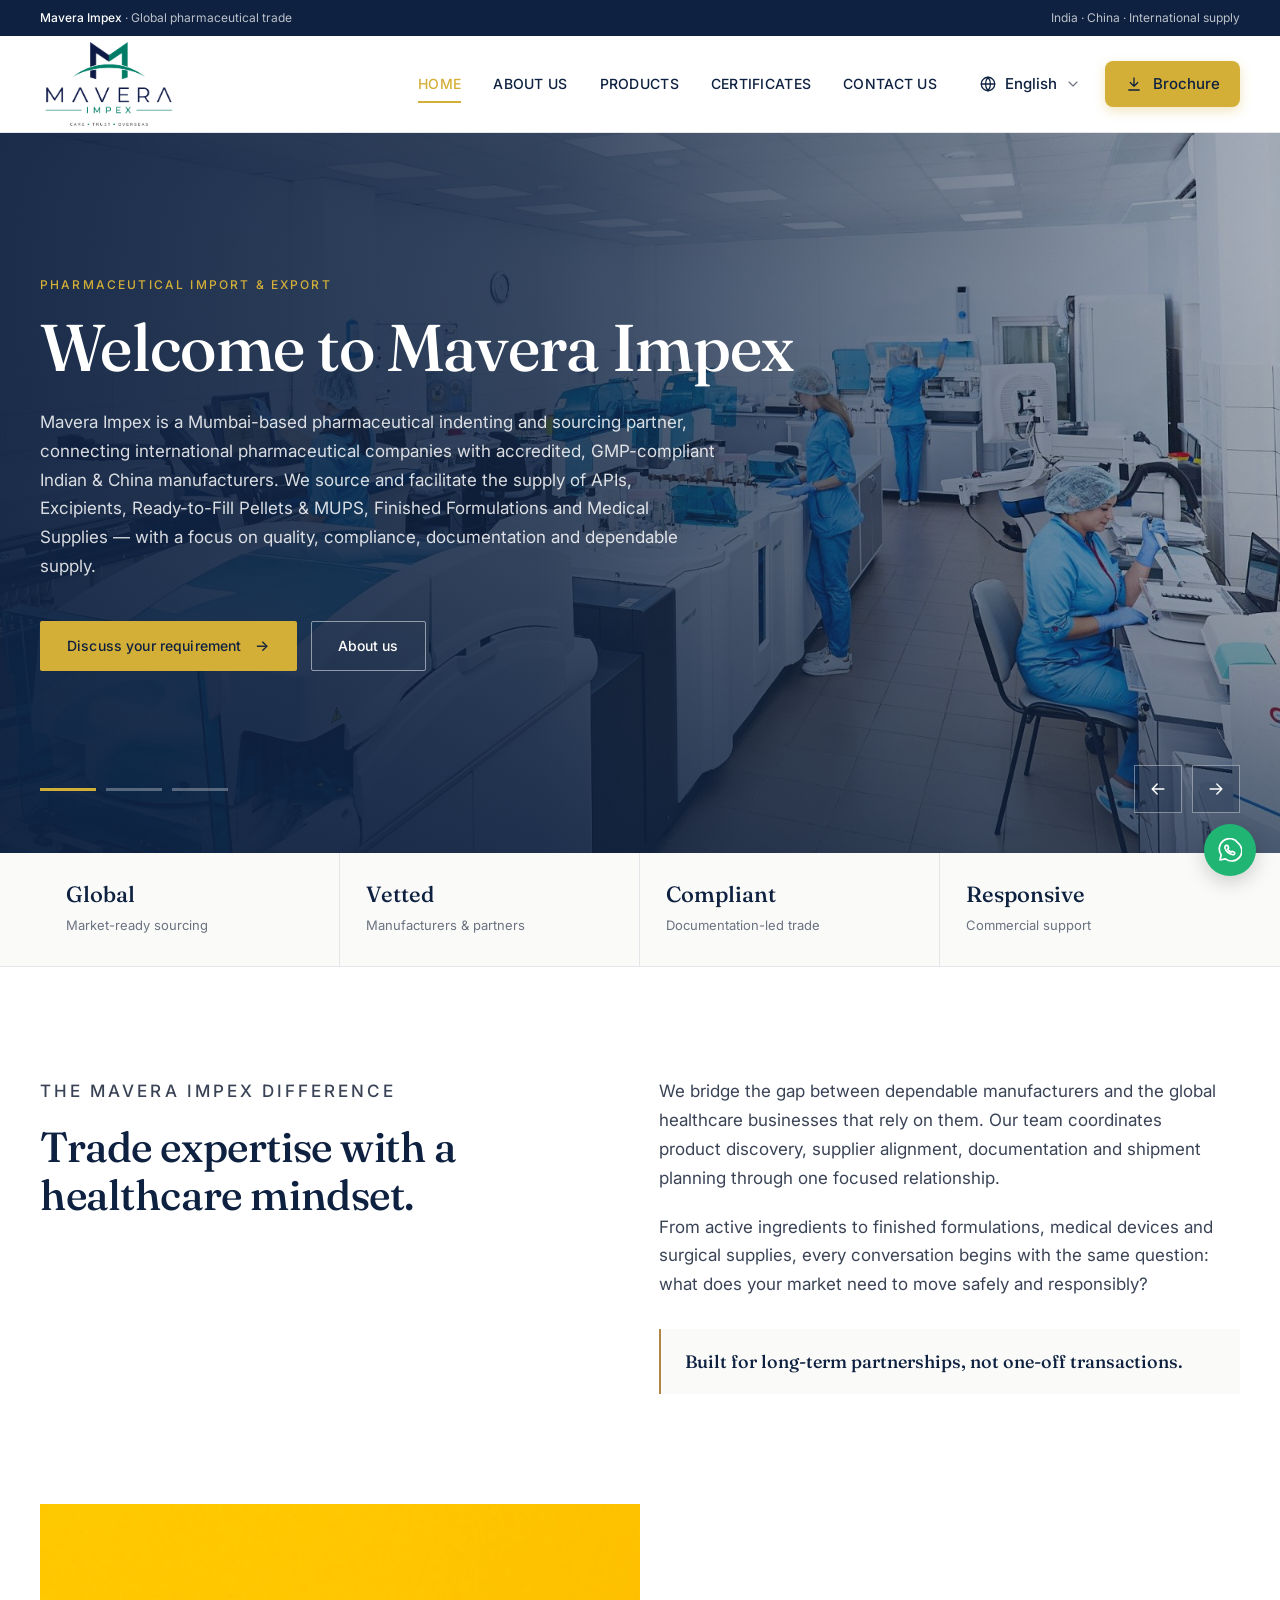
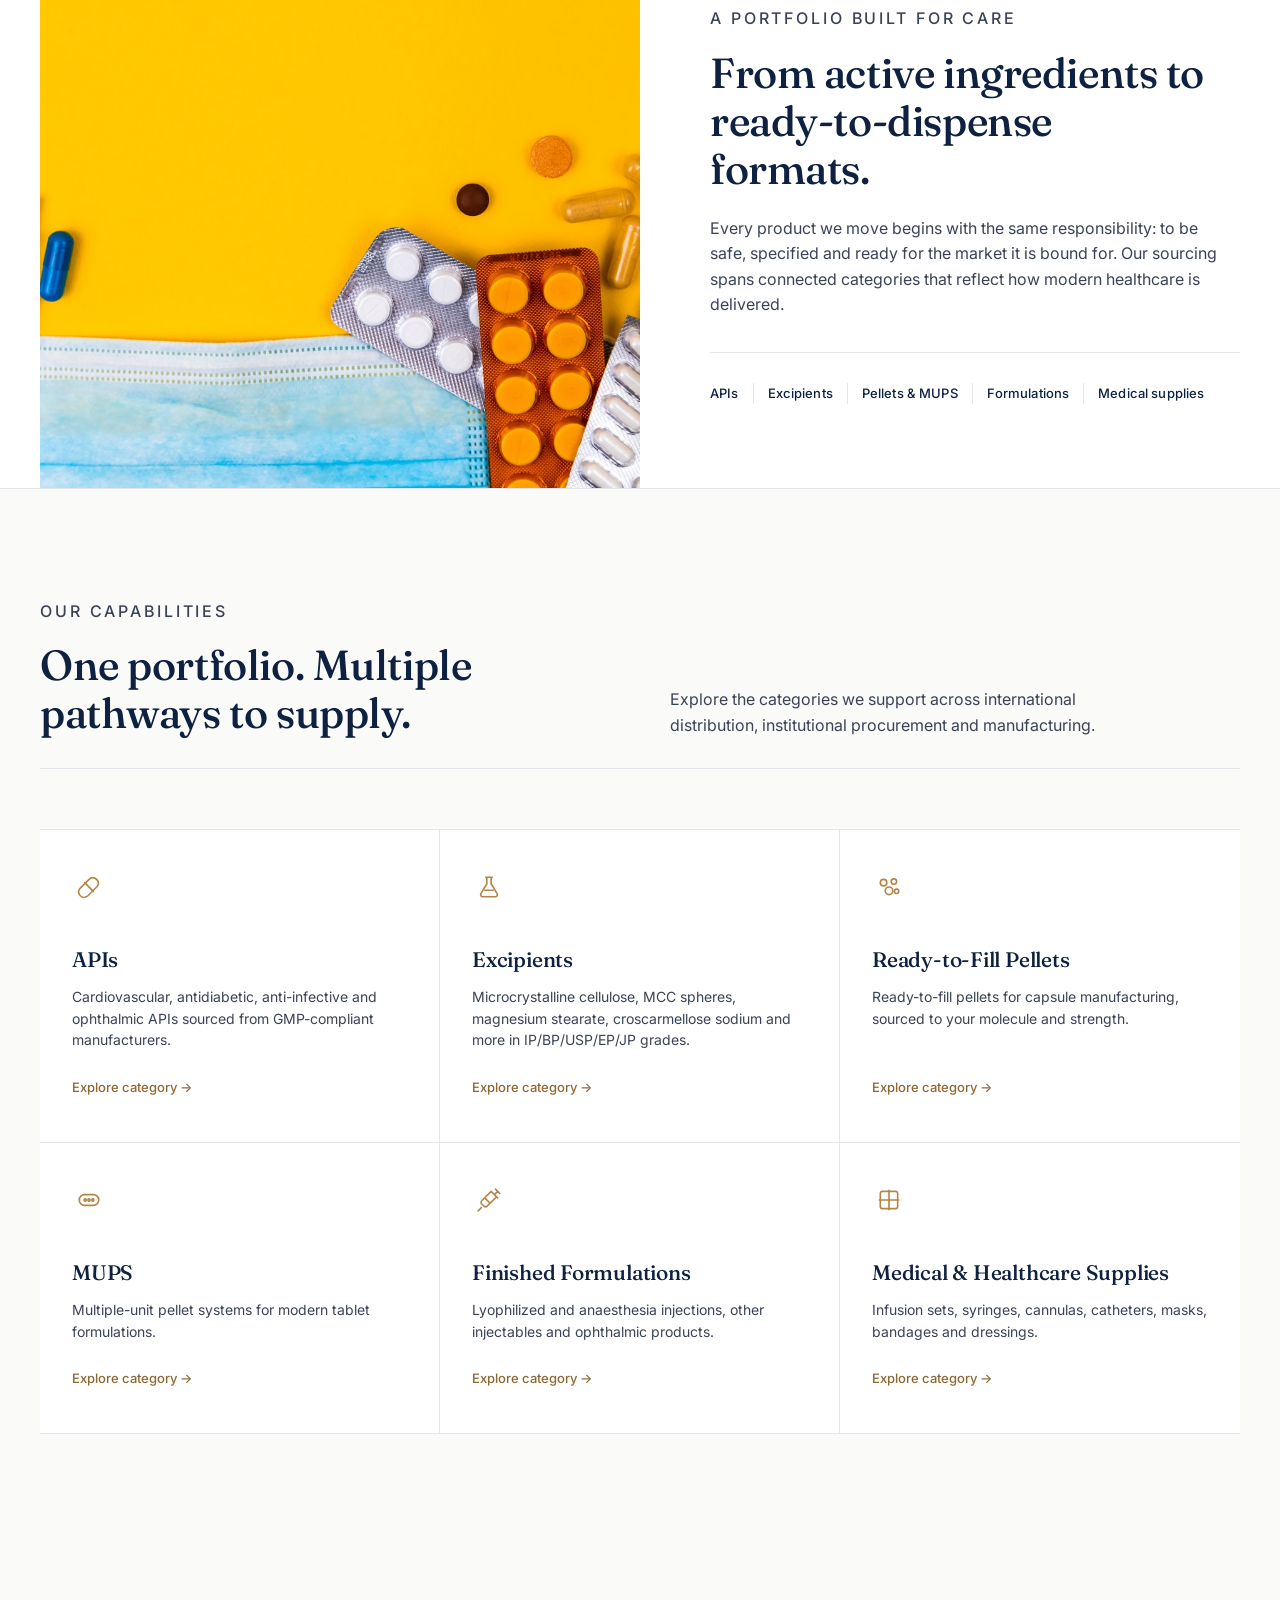
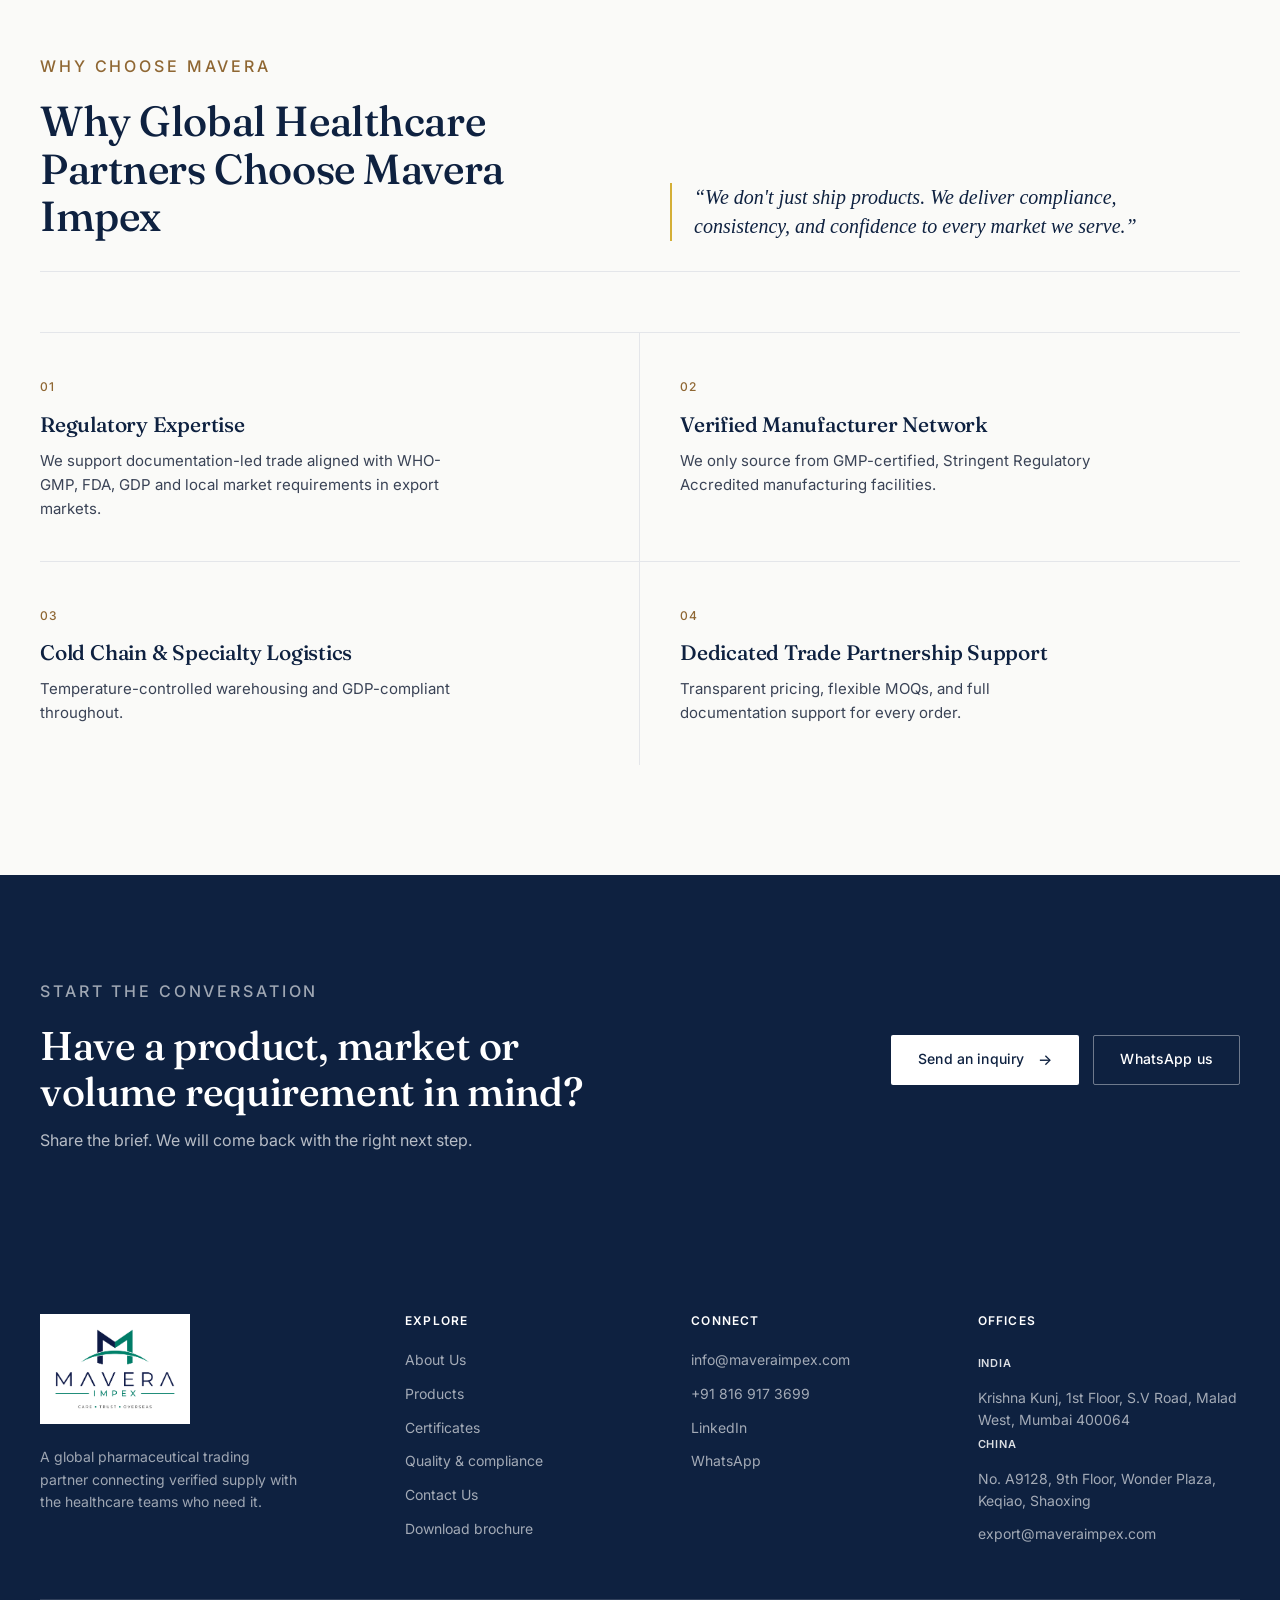
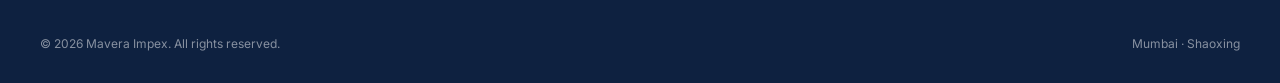
==== commit c1ae8b7b: "Apply client website changes: nav, home slider, about, products, certificates - Nav: Home, About Us," ====
--- a/index.html
+++ b/index.html
@@ -12,23 +12,51 @@
   <div data-site-header></div>
 
   <main>
-    <section class="hero"><div class="container hero-grid">
-      <div class="hero-copy">
-        <p class="eyebrow">Pharmaceutical import &amp; export</p>
-        <h1>Reliable healthcare supply, wherever it is needed.</h1>
-        <p>Mavera Impex helps international distributors, hospital networks and manufacturing partners source quality-assured medicines and healthcare products with confidence.</p>
-        <div class="hero-actions">
-          <a class="btn btn-primary btn-arrow" href="contact.html">Discuss your requirement</a>
-          <a class="btn btn-ghost" href="products.html">View portfolio</a>
+    <section class="hero-slider" data-slider aria-roledescription="carousel" aria-label="Mavera Impex highlights">
+      <div class="slide is-active" style="--bg: url('assets/photos/slide-welcome.jpg')" role="group" aria-roledescription="slide" aria-label="1 of 3">
+        <div class="container slide-inner">
+          <p class="eyebrow">Pharmaceutical import &amp; export</p>
+          <h1>Welcome to Mavera Impex</h1>
+          <p class="slide-lead">Mavera Impex is a Mumbai-based pharmaceutical indenting and sourcing partner, connecting international pharmaceutical companies with accredited, GMP-compliant Indian &amp; China manufacturers. We source and facilitate the supply of APIs, Excipients, Ready-to-Fill Pellets &amp; MUPS, Finished Formulations and Medical Supplies — with a focus on quality, compliance, documentation and dependable supply.</p>
+          <div class="hero-actions">
+            <a class="btn btn-gold btn-arrow" href="contact.html">Discuss your requirement</a>
+            <a class="btn btn-ghost-light" href="about.html">About us</a>
+          </div>
         </div>
       </div>
-      <figure class="hero-figure">
-        <img src="assets/photos/hero-lab.jpg" alt="Pharmaceutical research and manufacturing environment" />
-        <figcaption class="hero-figcaption">
-          <h2>One accountable partner from supplier qualification to final delivery.</h2>
-        </figcaption>
-      </figure>
-    </div></section>
+      <div class="slide" style="--bg: url('assets/photos/slide-export.jpg')" role="group" aria-roledescription="slide" aria-label="2 of 3">
+        <div class="container slide-inner">
+          <p class="eyebrow">Global markets</p>
+          <h2 class="slide-title">Exporting to Africa, Middle East, ASEAN, LATAM &amp; Regulated Markets</h2>
+          <ul class="slide-chips"><li>Africa</li><li>Middle East</li><li>ASEAN</li><li>LATAM</li><li>Regulated markets</li></ul>
+          <div class="hero-actions">
+            <a class="btn btn-gold btn-arrow" href="contact.html">Start an inquiry</a>
+          </div>
+        </div>
+      </div>
+      <div class="slide" style="--bg: url('assets/photos/slide-sourcing.jpg')" role="group" aria-roledescription="slide" aria-label="3 of 3">
+        <div class="container slide-inner">
+          <p class="eyebrow">India &amp; China sourcing</p>
+          <h2 class="slide-title">Sourcing from manufacturers based in India and China</h2>
+          <ul class="slide-chips slide-chips-pipe"><li>APIs</li><li>Pellets</li><li>MUPS</li><li>Excipients</li><li>Finished Formulations</li></ul>
+          <p class="slide-lead">Supplying manufacturers and distributing overseas.</p>
+          <div class="hero-actions">
+            <a class="btn btn-gold btn-arrow" href="products.html">Explore products</a>
+          </div>
+        </div>
+      </div>
+      <div class="container slider-controls">
+        <div class="slider-dots" role="tablist" aria-label="Choose slide">
+          <button type="button" role="tab" aria-label="Slide 1" data-slide-to="0"><span></span></button>
+          <button type="button" role="tab" aria-label="Slide 2" data-slide-to="1"><span></span></button>
+          <button type="button" role="tab" aria-label="Slide 3" data-slide-to="2"><span></span></button>
+        </div>
+        <div class="slider-arrows">
+          <button type="button" class="slider-arrow" aria-label="Previous slide" data-slide-prev></button>
+          <button type="button" class="slider-arrow" aria-label="Next slide" data-slide-next></button>
+        </div>
+      </div>
+    </section>
 
     <section class="stat-strip"><div class="container stat-grid">
       <div class="stat"><strong>Global</strong><span>Market-ready sourcing</span></div>
@@ -54,8 +82,8 @@
       <div class="imagery-copy">
         <p class="eyebrow">A portfolio built for care</p>
         <h2>From active ingredients to ready-to-dispense formats.</h2>
-        <p>Every product we move begins with the same responsibility: to be safe, specified and ready for the market it is bound for. Our sourcing spans four connected categories that reflect how modern healthcare is delivered.</p>
-        <div class="imagery-tags"><span>APIs</span><span>Formulations</span><span>OTC &amp; wellness</span><span>Medical supplies</span></div>
+        <p>Every product we move begins with the same responsibility: to be safe, specified and ready for the market it is bound for. Our sourcing spans connected categories that reflect how modern healthcare is delivered.</p>
+        <div class="imagery-tags"><span>APIs</span><span>Excipients</span><span>Pellets &amp; MUPS</span><span>Formulations</span><span>Medical supplies</span></div>
       </div>
     </div></section>
 
@@ -70,26 +98,38 @@
       <div class="category-grid">
         <a class="category-card" href="products.html#apis">
           <span class="category-icon"><svg xmlns="http://www.w3.org/2000/svg" viewBox="0 0 24 24" fill="none" stroke="currentColor" stroke-width="1.5" stroke-linecap="round" stroke-linejoin="round"><path d="m10.5 20.5 9-9a5 5 0 0 0-7-7l-9 9a5 5 0 0 0 7 7Z"/><path d="m8 8 8 8"/></svg></span>
-          <h3>APIs &amp; bulk drugs</h3>
-          <p>Reliable active ingredients and bulk drug sourcing for regulated manufacturing environments.</p>
+          <h3>APIs</h3>
+          <p>Cardiovascular, antidiabetic, anti-infective and ophthalmic APIs sourced from GMP-compliant manufacturers.</p>
+          <span class="card-arrow">Explore category →</span>
+        </a>
+        <a class="category-card" href="products.html#excipients">
+          <span class="category-icon"><svg xmlns="http://www.w3.org/2000/svg" viewBox="0 0 24 24" fill="none" stroke="currentColor" stroke-width="1.5" stroke-linecap="round" stroke-linejoin="round"><path d="M9 3h6M10 3v6l-5.6 9.3A2 2 0 0 0 6.1 21h11.8a2 2 0 0 0 1.7-2.7L14 9V3"/><path d="M8.2 15h7.6"/></svg></span>
+          <h3>Excipients</h3>
+          <p>Microcrystalline cellulose, MCC spheres, magnesium stearate, croscarmellose sodium and more in IP/BP/USP/EP/JP grades.</p>
+          <span class="card-arrow">Explore category →</span>
+        </a>
+        <a class="category-card" href="products.html#pellets">
+          <span class="category-icon"><svg xmlns="http://www.w3.org/2000/svg" viewBox="0 0 24 24" fill="none" stroke="currentColor" stroke-width="1.5" stroke-linecap="round" stroke-linejoin="round"><circle cx="7" cy="8" r="3"/><circle cx="16.5" cy="7" r="2.5"/><circle cx="12" cy="15.5" r="3.5"/><circle cx="19" cy="16" r="2"/></svg></span>
+          <h3>Ready-to-Fill Pellets</h3>
+          <p>Ready-to-fill pellets for capsule manufacturing, sourced to your molecule and strength.</p>
+          <span class="card-arrow">Explore category →</span>
+        </a>
+        <a class="category-card" href="products.html#mups">
+          <span class="category-icon"><svg xmlns="http://www.w3.org/2000/svg" viewBox="0 0 24 24" fill="none" stroke="currentColor" stroke-width="1.5" stroke-linecap="round" stroke-linejoin="round"><rect x="3" y="7" width="18" height="10" rx="5"/><circle cx="8.5" cy="12" r="1"/><circle cx="12" cy="12" r="1"/><circle cx="15.5" cy="12" r="1"/></svg></span>
+          <h3>MUPS</h3>
+          <p>Multiple-unit pellet systems for modern tablet formulations.</p>
           <span class="card-arrow">Explore category →</span>
         </a>
         <a class="category-card" href="products.html#formulations">
-          <span class="category-icon"><svg xmlns="http://www.w3.org/2000/svg" viewBox="0 0 24 24" fill="none" stroke="currentColor" stroke-width="1.5" stroke-linecap="round" stroke-linejoin="round"><path d="M9 3h6M10 3v6l-5.6 9.3A2 2 0 0 0 6.1 21h11.8a2 2 0 0 0 1.7-2.7L14 9V3"/><path d="M8.2 15h7.6"/></svg></span>
-          <h3>Finished formulations</h3>
-          <p>Tablets, capsules and injectables aligned to local registration and commercial needs.</p>
-          <span class="card-arrow">Explore category →</span>
-        </a>
-        <a class="category-card" href="products.html#otc">
-          <span class="category-icon"><svg xmlns="http://www.w3.org/2000/svg" viewBox="0 0 24 24" fill="none" stroke="currentColor" stroke-width="1.5" stroke-linecap="round" stroke-linejoin="round"><path d="M21 16V8l-9-5-9 5v8l9 5 9-5Z"/><path d="m3.3 7.7 8.7 5 8.7-5M12 22V12.7"/></svg></span>
-          <h3>OTC &amp; wellness</h3>
-          <p>Everyday health products that support pharmacy, retail and institutional channels.</p>
+          <span class="category-icon"><svg xmlns="http://www.w3.org/2000/svg" viewBox="0 0 24 24" fill="none" stroke="currentColor" stroke-width="1.5" stroke-linecap="round" stroke-linejoin="round"><path d="m18 2 4 4M17 7l3-3M19 9l-8.7 8.7a2.1 2.1 0 0 1-3 0l-2-2a2.1 2.1 0 0 1 0-3L14 4M9 11l4 4M5 19l-3 3M14 4l6 6"/></svg></span>
+          <h3>Finished Formulations</h3>
+          <p>Lyophilized and anaesthesia injections, other injectables and ophthalmic products.</p>
           <span class="card-arrow">Explore category →</span>
         </a>
         <a class="category-card" href="products.html#supplies">
           <span class="category-icon"><svg xmlns="http://www.w3.org/2000/svg" viewBox="0 0 24 24" fill="none" stroke="currentColor" stroke-width="1.5" stroke-linecap="round" stroke-linejoin="round"><path d="M12 3v18M3 12h18"/><rect x="4" y="4" width="16" height="16" rx="2"/></svg></span>
-          <h3>Medical &amp; surgical supplies</h3>
-          <p>Practical, specification-led devices and consumables for care delivery teams.</p>
+          <h3>Medical &amp; Healthcare Supplies</h3>
+          <p>Infusion sets, syringes, cannulas, catheters, masks, bandages and dressings.</p>
           <span class="card-arrow">Explore category →</span>
         </a>
       </div>
@@ -99,30 +139,30 @@
       <div class="section-head">
         <div>
           <p class="eyebrow">Why choose Mavera</p>
-          <h2>Clarity at every handoff.</h2>
+          <h2>Why Global Healthcare Partners Choose Mavera Impex</h2>
         </div>
-        <p>Our role is to make international sourcing simpler to evaluate, easier to coordinate and more dependable to repeat.</p>
+        <blockquote class="pull-quote">“We don't just ship products. We deliver compliance, consistency, and confidence to every market we serve.”</blockquote>
       </div>
       <div class="why-grid">
         <div class="why-item">
           <span class="number">01</span>
-          <h3>Quality assurance</h3>
-          <p>Product and partner conversations are grounded in specifications, documentation and transparent expectations.</p>
+          <h3>Regulatory Expertise</h3>
+          <p>We support documentation-led trade aligned with WHO-GMP, FDA, GDP and local market requirements in export markets.</p>
         </div>
         <div class="why-item">
           <span class="number">02</span>
-          <h3>Global logistics network</h3>
-          <p>Coordinated routes and practical shipment planning help your teams manage lead times and landed cost.</p>
+          <h3>Verified Manufacturer Network</h3>
+          <p>We only source from GMP-certified, Stringent Regulatory Accredited manufacturing facilities.</p>
         </div>
         <div class="why-item">
           <span class="number">03</span>
-          <h3>Regulatory awareness</h3>
-          <p>We support documentation-led trade aligned with WHO-GMP, FDA, GDP and local market requirements.</p>
+          <h3>Cold Chain &amp; Specialty Logistics</h3>
+          <p>Temperature-controlled warehousing and GDP-compliant throughout.</p>
         </div>
         <div class="why-item">
           <span class="number">04</span>
-          <h3>Partnership mindset</h3>
-          <p>Responsive communication and a single point of ownership keep decisions moving across time zones.</p>
+          <h3>Dedicated Trade Partnership Support</h3>
+          <p>Transparent pricing, flexible MOQs, and full documentation support for every order.</p>
         </div>
       </div>
     </div></section>
--- a/styles.css
+++ b/styles.css
@@ -5,6 +5,10 @@
   --navy-2: #16305a;
   --accent: #b48645;
   --accent-dark: #8f6733;
+  --gold: #d4af37;
+  --gold-dark: #a8861f;
+  --teal: #0d9488;
+  --teal-soft: #deefef;
   --ink: #14213d;
   --body: #3a4356;
   --muted: #6b7280;
@@ -73,35 +77,95 @@
 .brand { display: flex; align-items: center; gap: 12px; }
 .brand img { width: 138px; height: auto; }
 
-.main-nav { display: flex; align-items: center; gap: 34px; font-size: 14px; font-weight: 500; color: var(--ink); }
-.main-nav a { position: relative; padding: 28px 0; color: var(--ink); }
-.main-nav a:hover { color: var(--accent-dark); }
-.main-nav a[aria-current='page'] { color: var(--accent-dark); }
-.main-nav a[aria-current='page']::after {
+.main-nav { display: flex; align-items: center; gap: 40px; color: var(--navy); }
+.nav-links { display: flex; align-items: center; gap: 32px; font-size: 14px; font-weight: 500; letter-spacing: .02em; text-transform: uppercase; }
+.nav-links a { position: relative; padding: 28px 0; color: var(--navy); white-space: nowrap; }
+.nav-links a:hover { color: var(--gold-dark); }
+.nav-links a[aria-current='page'] { color: var(--gold); }
+.nav-links a[aria-current='page']::after {
   content: '';
   position: absolute;
-  left: 0; right: 0; bottom: 22px;
-  height: 1px;
-  background: var(--accent);
-}
-
-.nav-cta {
+  left: 0; right: 0; bottom: 20px;
+  height: 2px;
+  background: var(--gold);
+}
+.nav-tools { display: flex; align-items: center; gap: 22px; }
+
+/* Language picker */
+.lang { position: relative; }
+.lang-toggle {
   display: inline-flex;
   align-items: center;
+  gap: 8px;
+  padding: 8px 2px;
+  border: 0;
+  background: transparent;
+  color: var(--navy);
+  font-size: 15px;
+  font-weight: 500;
+  white-space: nowrap;
+}
+.lang-toggle svg:last-child { color: var(--muted); transition: transform .2s ease; }
+.lang-toggle[aria-expanded='true'] svg:last-child { transform: rotate(180deg); }
+.lang-toggle:hover { color: var(--gold-dark); }
+.lang-menu {
+  position: absolute;
+  top: calc(100% + 12px);
+  right: 0;
+  z-index: 40;
+  width: 250px;
+  padding: 10px;
+  background: #fff;
+  border: 1px solid var(--line);
+  box-shadow: 0 18px 40px rgba(14,33,64,.14);
+}
+.lang-menu[hidden] { display: none; }
+.lang-menu input {
+  width: 100%;
+  height: 40px;
+  padding: 0 12px;
+  border: 1px solid var(--line);
+  border-radius: var(--radius);
+  color: var(--ink);
+  font-size: 14px;
+  outline: 0;
+}
+.lang-menu input:focus { border-color: var(--navy); }
+.lang-menu ul { list-style: none; margin: 8px 0 0; padding: 0; max-height: 300px; overflow-y: auto; }
+.lang-menu li {
+  padding: 9px 12px;
+  color: var(--body);
+  font-size: 14px;
+  cursor: pointer;
+  outline: 0;
+}
+.lang-menu li:hover, .lang-menu li:focus { background: var(--mist); color: var(--navy); }
+.lang-menu li[aria-selected='true'] { color: var(--gold-dark); font-weight: 600; }
+.lang-empty { padding: 12px; color: var(--muted); font-size: 13px; }
+
+/* Brochure button */
+.nav-brochure {
+  display: inline-flex;
+  align-items: center;
   gap: 10px;
-  padding: 12px 22px;
-  color: #fff;
-  background: var(--navy);
-  font-size: 13px;
-  font-weight: 500;
-  letter-spacing: .01em;
-  border-radius: var(--radius);
-}
-.main-nav a.nav-cta,
-.main-nav a.nav-cta:hover,
-.main-nav a.nav-cta[aria-current='page'] { color: #fff; }
-.main-nav a.nav-cta:hover { background: var(--navy-2); }
-.main-nav a.nav-cta::after { display: none; }
+  height: 46px;
+  padding: 0 20px;
+  border-radius: 8px;
+  background: var(--gold);
+  color: var(--navy);
+  font-size: 15px;
+  font-weight: 500;
+  white-space: nowrap;
+  box-shadow: 0 4px 12px rgba(212,175,55,.32);
+  transition: background .2s ease, box-shadow .2s ease;
+}
+.nav-brochure:hover { background: #c9a42d; box-shadow: 0 6px 16px rgba(212,175,55,.42); }
+
+/* Hide Google Translate chrome; keep its engine */
+#google_translate_element { position: absolute; width: 1px; height: 1px; overflow: hidden; clip: rect(0 0 0 0); }
+iframe.skiptranslate, .goog-te-banner-frame, #goog-gt-tt, .goog-te-balloon-frame, .VIpgJd-ZVi9od-ORHb-OEVmcd, .VIpgJd-ZVi9od-aZ2wEe-wOHMyf { display: none !important; }
+body { top: 0 !important; }
+.goog-text-highlight { background: none !important; box-shadow: none !important; }
 
 .menu-toggle { display: none; border: 0; background: transparent; padding: 8px; color: var(--ink); }
 .menu-toggle svg { width: 22px; height: 22px; }
@@ -150,32 +214,6 @@
 .btn-whatsapp { border-color: #cdd3da; color: var(--ink); background: transparent; }
 .btn-whatsapp:hover { background: #f4f5f7; }
 
-/* ---------- Hero ---------- */
-.hero {
-  padding: 0;
-  border-bottom: 1px solid var(--line);
-  background: var(--white);
-}
-.hero-grid {
-  display: grid;
-  grid-template-columns: minmax(0, 1.05fr) minmax(0, 1fr);
-  gap: 0;
-  min-height: 560px;
-  align-items: stretch;
-}
-.hero-copy {
-  padding: 90px 60px 90px 0;
-  display: flex;
-  flex-direction: column;
-  justify-content: center;
-}
-.hero-copy > p:not(.eyebrow) {
-  max-width: 540px;
-  margin-top: 26px;
-  color: var(--body);
-  font-size: 18px;
-  line-height: 1.6;
-}
 .hero-actions {
   display: flex;
   flex-wrap: wrap;
@@ -183,38 +221,132 @@
   gap: 14px;
   margin-top: 40px;
 }
-.hero-figure {
+
+/* ---------- Hero slider ---------- */
+.hero-slider {
   position: relative;
-  margin: 0;
+  min-height: clamp(560px, 82vh, 720px);
   overflow: hidden;
-}
-.hero-figure > img {
+  background: var(--navy);
+  color: #fff;
+}
+.slide {
   position: absolute;
   inset: 0;
-  width: 100%;
-  height: 100%;
-  object-fit: cover;
-}
-.hero-figcaption {
+  display: flex;
+  align-items: center;
+  opacity: 0;
+  visibility: hidden;
+  transition: opacity 1s ease, visibility 0s linear 1s;
+}
+.slide.is-active { opacity: 1; visibility: visible; transition: opacity 1s ease; z-index: 1; }
+.slide::before {
+  content: '';
   position: absolute;
-  left: 30px;
-  right: 30px;
-  bottom: 30px;
-  padding: 22px 26px;
-  background: rgba(255,255,255,.94);
-  border-left: 2px solid var(--accent);
-}
-.hero-figcaption h2 {
-  color: var(--navy);
-  font-size: 19px;
-  line-height: 1.35;
-  max-width: 460px;
-  font-family: 'Inter', sans-serif;
-  font-weight: 500;
-  letter-spacing: -0.005em;
-}
-.hero-tag { display: none; }
-.hero-meta { display: none; }
+  inset: 0;
+  background-image: var(--bg);
+  background-size: cover;
+  background-position: center;
+  transform: scale(1.12);
+  transition: transform 8s ease-out;
+}
+.slide.is-active::before { transform: scale(1); }
+.slide::after {
+  content: '';
+  position: absolute;
+  inset: 0;
+  background:
+    linear-gradient(90deg, rgba(14,33,64,.94) 0%, rgba(14,33,64,.82) 42%, rgba(14,33,64,.35) 100%),
+    linear-gradient(0deg, rgba(14,33,64,.55) 0%, rgba(14,33,64,0) 40%);
+}
+.slide-inner { position: relative; z-index: 1; padding: 80px 0 120px; }
+.slide-inner > * { max-width: 820px; }
+.slide .slide-title { font-size: clamp(36px, 4.6vw, 58px); }
+.slide .eyebrow { color: var(--gold); }
+.slide h1, .slide .slide-title {
+  color: #fff;
+  font-size: clamp(38px, 5.2vw, 66px);
+  line-height: 1.08;
+  font-weight: 500;
+}
+.slide-lead {
+  margin-top: 24px;
+  color: rgba(255,255,255,.84);
+  font-size: 17px;
+  line-height: 1.7;
+  max-width: 680px;
+}
+.slide-chips { display: flex; flex-wrap: wrap; gap: 10px; margin: 30px 0 0; padding: 0; list-style: none; }
+.slide-chips li {
+  padding: 9px 16px;
+  border: 1px solid rgba(255,255,255,.28);
+  background: rgba(255,255,255,.06);
+  backdrop-filter: blur(4px);
+  color: #fff;
+  font-size: 14px;
+  font-weight: 500;
+  letter-spacing: .02em;
+}
+.slide-chips-pipe { gap: 0; }
+.slide-chips-pipe li { border: 0; background: none; backdrop-filter: none; padding: 4px 18px; border-left: 1px solid rgba(212,175,55,.7); font-size: 17px; letter-spacing: .03em; }
+.slide-chips-pipe li:first-child { padding-left: 0; border-left: 0; }
+
+/* Entry animation for the active slide's copy */
+.slide-inner > * { opacity: 0; transform: translateY(22px); transition: opacity .7s ease, transform .7s ease; }
+.slide.is-active .slide-inner > * { opacity: 1; transform: none; }
+.slide.is-active .slide-inner > :nth-child(2) { transition-delay: .12s; }
+.slide.is-active .slide-inner > :nth-child(3) { transition-delay: .24s; }
+.slide.is-active .slide-inner > :nth-child(4) { transition-delay: .36s; }
+.slide.is-active .slide-inner > :nth-child(5) { transition-delay: .48s; }
+
+.btn-gold { background: var(--gold); color: var(--navy); }
+.btn-gold:hover { background: #c9a42d; }
+.btn-ghost-light { border-color: rgba(255,255,255,.5); color: #fff; background: transparent; }
+.btn-ghost-light:hover { background: #fff; color: var(--navy); }
+
+.slider-controls {
+  position: absolute;
+  left: 0; right: 0; bottom: 40px;
+  z-index: 2;
+  display: flex;
+  align-items: center;
+  justify-content: space-between;
+  gap: 20px;
+}
+.slider-dots { display: flex; gap: 10px; }
+.slider-dots button {
+  width: 56px;
+  height: 22px;
+  padding: 0;
+  border: 0;
+  background: transparent;
+  display: flex;
+  align-items: center;
+}
+.slider-dots span { position: relative; display: block; width: 100%; height: 3px; background: rgba(255,255,255,.3); overflow: hidden; }
+.slider-dots span::after { content: ''; position: absolute; inset: 0; background: var(--gold); transform: scaleX(0); transform-origin: left; }
+.slider-dots button[aria-selected='true'] span::after { animation: slide-progress var(--slide-duration, 6.5s) linear forwards; }
+.hero-slider.is-paused .slider-dots button[aria-selected='true'] span::after { animation-play-state: paused; }
+@keyframes slide-progress { to { transform: scaleX(1); } }
+.slider-arrows { display: flex; gap: 10px; }
+.slider-arrow {
+  width: 48px;
+  height: 48px;
+  display: grid;
+  place-items: center;
+  border: 1px solid rgba(255,255,255,.4);
+  background: rgba(14,33,64,.3);
+  color: #fff;
+  transition: background .2s ease, border-color .2s ease, color .2s ease;
+}
+.slider-arrow:hover { background: var(--gold); border-color: var(--gold); color: var(--navy); }
+.slider-arrow svg { width: 20px; height: 20px; }
+
+@media (prefers-reduced-motion: reduce) {
+  .slide, .slide::before, .slide-inner > * { transition: none !important; }
+  .slide::before { transform: none; }
+  .slider-dots button[aria-selected='true'] span::after { animation: none; transform: scaleX(1); }
+}
 
 /* ---------- Stat strip ---------- */
 .stat-strip {
@@ -282,7 +414,8 @@
   font-size: 13px;
   font-weight: 500;
   letter-spacing: .01em;
-  padding: 0 22px;
+  padding: 0 14px;
+  margin: 4px 0;
   border-right: 1px solid var(--line);
 }
 .imagery-tags span:first-child { padding-left: 0; }
@@ -303,6 +436,14 @@
   border-bottom: 1px solid var(--line);
 }
 .section-head p { max-width: 480px; color: var(--body); font-size: 16px; }
+.pull-quote {
+  margin: 0;
+  max-width: 500px;
+  padding-left: 22px;
+  border-left: 2px solid var(--gold);
+  color: var(--navy);
+  font: italic 500 20px/1.45 'Fraunces', Georgia, serif;
+}
 
 .intro-grid {
   display: grid;
@@ -327,7 +468,7 @@
 /* ---------- Category grid ---------- */
 .category-grid {
   display: grid;
-  grid-template-columns: repeat(4, 1fr);
+  grid-template-columns: repeat(3, 1fr);
   gap: 0;
   border-top: 1px solid var(--line);
 }
@@ -340,7 +481,8 @@
   background: var(--white);
   min-height: 280px;
 }
-.category-card:last-child { border-right: 0; }
+.category-card:nth-child(3n) { border-right: 0; }
+.category-card:hover h3 { color: var(--gold-dark); }
 .category-icon {
   width: 34px;
   height: 34px;
@@ -549,6 +691,96 @@
 }
 .side-note li:last-child { border-bottom: 0; }
 
+/* ---------- About ---------- */
+.content-copy .about-lead {
+  color: var(--navy);
+  font-family: 'Fraunces', Georgia, serif;
+  font-size: clamp(22px, 2.2vw, 27px);
+  line-height: 1.45;
+  margin-bottom: 26px;
+}
+.content-copy strong { color: var(--navy); font-weight: 600; }
+.content-copy .about-lead strong { font-weight: 600; }
+
+.partner-box { padding: 28px 26px 12px; background: #f6f8fa; }
+.partner-box h3 {
+  color: var(--navy);
+  font: 600 15px/1.2 'Inter', sans-serif;
+  letter-spacing: .1em;
+  text-transform: uppercase;
+}
+.partner-list { list-style: none; margin: 22px 0 0; padding: 0; }
+.partner-list li {
+  display: flex;
+  align-items: center;
+  gap: 18px;
+  padding-bottom: 18px;
+  color: var(--navy);
+  font-size: 17px;
+  font-weight: 500;
+  line-height: 1.35;
+}
+.partner-icon {
+  flex: 0 0 auto;
+  width: 46px;
+  height: 46px;
+  display: grid;
+  place-items: center;
+  border-radius: 8px;
+  background: var(--teal-soft);
+  color: var(--teal);
+}
+.partner-icon svg { width: 22px; height: 22px; }
+.partner-box + .side-note { margin-top: 36px; }
+
+.team-grid {
+  display: grid;
+  grid-template-columns: minmax(0, 1fr) minmax(0, 1fr);
+  gap: 80px;
+  align-items: center;
+}
+.team-copy h2 { max-width: 520px; }
+.team-copy p:not(.eyebrow) { margin-top: 22px; max-width: 540px; color: var(--body); font-size: 17px; line-height: 1.7; }
+.stats-grid {
+  display: grid;
+  grid-template-columns: repeat(2, 1fr);
+  background: #fff;
+  border: 1px solid var(--line-2);
+}
+.stat-item {
+  padding: 42px 24px;
+  text-align: center;
+  border-right: 1px solid var(--line-2);
+  border-bottom: 1px solid var(--line-2);
+}
+.stat-item:nth-child(2n) { border-right: 0; }
+.stat-item:nth-last-child(-n+2) { border-bottom: 0; }
+.stat-item strong {
+  display: block;
+  color: #0a1f44;
+  font: 700 clamp(40px, 4.2vw, 54px)/1 'Inter', sans-serif;
+  letter-spacing: -0.02em;
+  font-variant-numeric: tabular-nums;
+}
+.stat-item span { display: block; margin-top: 12px; color: #64748b; font-size: 17px; }
+
+.mv-grid {
+  display: grid;
+  grid-template-columns: repeat(2, 1fr);
+  gap: 28px;
+}
+.mv-card {
+  padding: 40px 40px 44px;
+  border: 1px solid var(--line);
+  border-top: 3px solid var(--gold);
+  background: #fff;
+}
+.mv-card p {
+  margin-top: 20px;
+  color: var(--navy);
+  font: 400 21px/1.5 'Fraunces', Georgia, serif;
+}
+
 /* ---------- Values ---------- */
 .values-grid {
   display: grid;
@@ -577,21 +809,22 @@
 /* ---------- Portfolio ---------- */
 .portfolio-grid {
   display: grid;
-  grid-template-columns: 1fr 1fr;
+  grid-template-columns: repeat(3, 1fr);
   gap: 0;
   border-top: 1px solid var(--line);
 }
 .portfolio-card {
-  padding: 44px 44px 48px 0;
+  display: flex;
+  flex-direction: column;
+  padding: 40px 34px 40px;
   background: transparent;
   border-right: 1px solid var(--line);
   border-bottom: 1px solid var(--line);
-}
-.portfolio-card:nth-child(2), .portfolio-card:nth-child(4) {
-  border-right: 0;
-  padding-left: 44px;
-}
-.portfolio-card:nth-child(3) { padding-right: 44px; }
+  transition: background .2s ease;
+}
+.portfolio-card:nth-child(3n) { border-right: 0; }
+.portfolio-card:hover { background: var(--paper); }
+.portfolio-card:hover h3 { color: var(--gold-dark); }
 .portfolio-card h3 {
   margin-top: 16px;
   font-family: 'Fraunces', Georgia, serif;
@@ -601,38 +834,12 @@
   max-width: 320px;
 }
 .portfolio-card p {
-  margin-top: 16px;
+  margin-top: 14px;
   color: var(--body);
   font-size: 15px;
   max-width: 460px;
-  line-height: 1.65;
-}
-.portfolio-list {
-  margin: 24px 0 0;
-  padding: 0;
-  list-style: none;
-}
-.portfolio-list li {
-  display: inline-block;
-  padding: 6px 0;
-  margin-right: 24px;
-  color: var(--body);
-  font-size: 13px;
-  font-weight: 500;
-  position: relative;
-}
-.portfolio-list li::before {
-  content: '';
-  display: inline-block;
-  width: 4px;
-  height: 4px;
-  background: var(--accent);
-  border-radius: 50%;
-  margin-right: 8px;
-  vertical-align: middle;
-  transform: translateY(-2px);
-}
-.portfolio-mark { display: none; }
+  line-height: 1.6;
+}
 
 /* ---------- Directory / Table ---------- */
 .directory { margin-top: 90px; padding-top: 60px; border-top: 1px solid var(--line); }
@@ -658,25 +865,97 @@
 }
 .search-box input:focus { border-color: var(--navy); }
 .search-box svg { position: absolute; left: 16px; top: 14px; width: 18px; color: var(--muted); }
-.product-table-wrap { overflow-x: auto; border: 1px solid var(--line); }
-.product-table { width: 100%; border-collapse: collapse; min-width: 680px; }
-.product-table th, .product-table td {
-  padding: 20px 22px;
-  border-bottom: 1px solid var(--line);
-  text-align: left;
-  font-size: 14px;
-}
-.product-table th {
-  color: var(--navy);
+.dir-chips { display: flex; flex-wrap: wrap; gap: 8px; margin-bottom: 40px; }
+.dir-chip {
+  padding: 9px 16px;
+  border: 1px solid var(--line);
+  border-radius: 999px;
+  background: #fff;
+  color: var(--navy);
+  font-size: 13px;
+  font-weight: 500;
+  transition: background .2s ease, border-color .2s ease, color .2s ease;
+}
+.dir-chip:hover { border-color: var(--navy); }
+.dir-chip[aria-pressed='true'] { background: var(--navy); border-color: var(--navy); color: #fff; }
+
+.dir-group { padding: 44px 0 50px; border-top: 1px solid var(--line); scroll-margin-top: 110px; }
+.dir-group[hidden], .dir-sub[hidden], .dir-item[hidden] { display: none; }
+.dir-group-head { display: flex; align-items: end; justify-content: space-between; gap: 20px; margin-bottom: 26px; }
+.dir-group-head h3 { margin-top: 12px; font-size: 28px; }
+.dir-count {
+  flex: 0 0 auto;
+  padding: 6px 12px;
   background: var(--paper);
+  border: 1px solid var(--line);
+  color: var(--accent-dark);
   font-size: 12px;
   font-weight: 600;
+  letter-spacing: .06em;
   text-transform: uppercase;
-  letter-spacing: .08em;
-}
-.product-table td { color: var(--body); }
-.product-table tr:last-child td { border-bottom: 0; }
-.product-table .availability { color: var(--accent-dark); font-weight: 500; }
+}
+.dir-sub + .dir-sub { margin-top: 30px; }
+.dir-sub h4 {
+  margin-bottom: 12px;
+  color: var(--navy);
+  font: 600 13px/1.3 'Inter', sans-serif;
+  letter-spacing: .1em;
+  text-transform: uppercase;
+}
+.dir-list {
+  display: grid;
+  grid-template-columns: repeat(3, minmax(0, 1fr));
+  gap: 0 36px;
+  margin: 0;
+  padding: 0;
+  list-style: none;
+}
+.dir-list-wide { grid-template-columns: repeat(2, minmax(0, 1fr)); }
+.dir-item {
+  position: relative;
+  padding: 13px 0 13px 16px;
+  border-bottom: 1px solid var(--line-2);
+  color: var(--ink);
+  font-size: 15px;
+  line-height: 1.45;
+}
+.dir-item::before {
+  content: '';
+  position: absolute;
+  left: 0; top: 21px;
+  width: 5px; height: 5px;
+  border-radius: 50%;
+  background: var(--gold);
+}
+.dir-subs { margin: 6px 0 0; padding: 0; list-style: none; }
+.dir-subs li { color: var(--body); font-size: 13px; line-height: 1.5; }
+.dir-subs li::before { content: '– '; color: var(--muted); }
+.dir-tags { display: flex; flex-wrap: wrap; gap: 6px; margin-top: 8px; }
+.dir-tags:empty { display: none; }
+.dir-tag {
+  padding: 3px 8px;
+  background: var(--paper);
+  border: 1px solid var(--line);
+  color: var(--body);
+  font-size: 11px;
+  font-weight: 600;
+  letter-spacing: .04em;
+}
+.dir-tag-new { background: var(--teal-soft); border-color: transparent; color: var(--teal); }
+.dir-request {
+  display: flex;
+  align-items: center;
+  justify-content: space-between;
+  gap: 30px;
+  padding: 28px 30px;
+  background: var(--paper);
+  border-left: 2px solid var(--gold);
+}
+.dir-request p { max-width: 640px; color: var(--body); font-size: 15px; line-height: 1.65; }
+.dir-request .btn { flex: 0 0 auto; }
+.dir-note { margin-top: 26px; color: var(--muted); font-size: 14px; }
+.dir-note a { color: var(--accent-dark); font-weight: 500; }
+#quote, #directory { scroll-margin-top: 100px; }
 .empty-state { display: none; padding: 30px; text-align: center; color: var(--muted); font-size: 14px; }
 
 /* ---------- Quote / Forms ---------- */
@@ -755,6 +1034,43 @@
 }
 .standard p { margin-top: 14px; color: var(--body); font-size: 14px; line-height: 1.65; }
 
+/* ---------- Certificates ---------- */
+.cert-grid { display: grid; grid-template-columns: repeat(2, 1fr); gap: 28px; }
+.cert-card {
+  display: grid;
+  grid-template-columns: 200px minmax(0, 1fr);
+  border: 1px solid var(--line);
+  background: #fff;
+}
+.cert-preview {
+  display: flex;
+  flex-direction: column;
+  align-items: center;
+  justify-content: center;
+  gap: 14px;
+  min-height: 260px;
+  background: var(--paper);
+  border-right: 1px solid var(--line);
+  color: var(--accent);
+}
+.cert-preview svg { width: 54px; height: 54px; }
+.cert-preview span { color: var(--navy); font: 500 18px/1 'Fraunces', Georgia, serif; }
+.cert-preview img { width: 100%; height: 100%; object-fit: cover; }
+.cert-body { padding: 32px 30px 34px; }
+.cert-body .seal {
+  color: var(--accent-dark);
+  font: 600 12px/1 'Inter', sans-serif;
+  letter-spacing: .14em;
+  text-transform: uppercase;
+}
+.cert-body h3 { margin-top: 16px; font-size: 23px; }
+.cert-body p { margin-top: 12px; color: var(--body); font-size: 15px; line-height: 1.6; }
+.cert-meta { margin: 20px 0 26px; }
+.cert-meta div { display: flex; justify-content: space-between; gap: 16px; padding: 10px 0; border-top: 1px solid var(--line-2); font-size: 13px; }
+.cert-meta dt { color: var(--muted); }
+.cert-meta dd { margin: 0; color: var(--navy); font-weight: 500; text-align: right; }
+.cert-more { display: inline-block; margin-top: 36px; }
+
 /* ---------- Supply chain ---------- */
 .supply-chain {
   display: grid;
@@ -949,16 +1265,51 @@
 .reveal { opacity: 1; transform: none; }
 
 /* ---------- Responsive ---------- */
+@media (max-width: 1240px) {
+  .main-nav { gap: 28px; }
+  .nav-links { gap: 24px; font-size: 13px; }
+  .nav-tools { gap: 16px; }
+}
+
+@media (max-width: 1100px) {
+  .menu-toggle { display: block; }
+  .main-nav {
+    position: absolute;
+    top: 100%;
+    left: 0; right: 0;
+    padding: 8px 28px 24px;
+    display: none;
+    flex-direction: column;
+    align-items: stretch;
+    gap: 0;
+    background: #fff;
+    border-bottom: 1px solid var(--line);
+    box-shadow: 0 18px 30px rgba(14,33,64,.08);
+    max-height: calc(100vh - 70px);
+    overflow-y: auto;
+  }
+  .main-nav.open { display: flex; }
+  .nav-links { flex-direction: column; align-items: stretch; gap: 0; font-size: 14px; }
+  .nav-links a { padding: 15px 0; border-bottom: 1px solid var(--line-2); }
+  .nav-links a[aria-current='page']::after { display: none; }
+  .nav-tools { flex-wrap: wrap; justify-content: space-between; gap: 14px; padding-top: 18px; }
+  .lang-menu { position: static; width: 100%; margin-top: 10px; box-shadow: none; }
+  .lang:has(.lang-menu:not([hidden])) { flex-basis: 100%; order: 2; }
+}
+
 @media (max-width: 1024px) {
-  .main-nav { gap: 22px; }
-  .hero-grid { grid-template-columns: 1fr; min-height: auto; }
-  .hero-copy { padding: 70px 0; }
-  .hero-figure { min-height: 420px; }
   .imagery-band .imagery-inner { grid-template-columns: 1fr; }
   .imagery-band .imagery-copy { padding: 60px 0; }
   .imagery-band .imagery-photo { min-height: 320px; }
   .category-grid { grid-template-columns: repeat(2, 1fr); }
-  .category-card:nth-child(2) { border-right: 0; }
+  .category-card:nth-child(3n) { border-right: 1px solid var(--line); }
+  .category-card:nth-child(2n) { border-right: 0; }
+  .portfolio-grid { grid-template-columns: repeat(2, 1fr); }
+  .portfolio-card:nth-child(3n) { border-right: 1px solid var(--line); }
+  .portfolio-card:nth-child(2n) { border-right: 0; }
+  .dir-list { grid-template-columns: repeat(2, minmax(0, 1fr)); }
+  .team-grid { gap: 50px; }
+  .cert-grid { grid-template-columns: 1fr; }
   .supply-chain { grid-template-columns: repeat(2, 1fr); }
   .chain-step:nth-child(2) { border-right: 0; }
   .footer-grid { grid-template-columns: repeat(2, 1fr); }
@@ -970,31 +1321,18 @@
   .topline-inner span:last-child { display: none; }
   .nav-wrap { min-height: 68px; }
   .brand img { width: 118px; }
-  .menu-toggle { display: block; }
-  .main-nav {
-    position: absolute;
-    top: 68px;
-    left: 0; right: 0;
-    padding: 8px 20px 20px;
-    display: none;
-    flex-direction: column;
-    align-items: stretch;
-    gap: 0;
-    background: #fff;
-    border-bottom: 1px solid var(--line);
-  }
-  .main-nav.open { display: flex; }
-  .main-nav a { padding: 14px 0; border-bottom: 1px solid var(--line-2); }
-  .main-nav a:last-child { border-bottom: 0; }
-  .main-nav a[aria-current='page']::after { display: none; }
-  .nav-cta { margin-top: 12px; width: max-content; }
 
   h1 { font-size: clamp(34px, 9vw, 46px); }
-  .hero-copy { padding: 50px 0; }
-  .hero-copy > p:not(.eyebrow) { font-size: 16px; }
-  .hero-figure { min-height: 340px; }
-  .hero-figcaption { left: 20px; right: 20px; bottom: 20px; padding: 18px 20px; }
-  .hero-figcaption h2 { font-size: 15px; }
+  .hero-slider { min-height: 640px; }
+  .slide-inner { padding: 56px 0 110px; }
+  .slide::after { background: linear-gradient(180deg, rgba(14,33,64,.78) 0%, rgba(14,33,64,.9) 100%); }
+  .slide h1, .slide .slide-title { font-size: clamp(32px, 8.6vw, 42px); }
+  .slide-lead { font-size: 15px; line-height: 1.65; }
+  .slide-chips li { font-size: 13px; padding: 8px 12px; }
+  .slide-chips-pipe li { font-size: 13px; padding: 4px 12px; }
+  .slider-controls { bottom: 26px; }
+  .slider-dots button { width: 40px; }
+  .slider-arrow { width: 42px; height: 42px; }
 
   .stat-grid { grid-template-columns: repeat(2, 1fr); }
   .stat { padding: 22px 18px; }
@@ -1010,6 +1348,19 @@
     padding-bottom: 24px;
   }
   .section-head p { margin-top: 0; }
+  .team-grid, .mv-grid { grid-template-columns: 1fr; gap: 36px; }
+  .dir-list, .dir-list-wide { grid-template-columns: 1fr; }
+  .cert-card { grid-template-columns: 1fr; }
+  .cert-preview { min-height: 160px; border-right: 0; border-bottom: 1px solid var(--line); }
+  .cert-body { padding: 26px 22px 28px; }
+  .dir-group-head h3 { font-size: 24px; }
+  .dir-request { flex-direction: column; align-items: flex-start; padding: 24px 20px; }
+  .search-box { justify-self: stretch; width: 100%; }
+  .stat-item { padding: 30px 12px; }
+  .stat-item span { font-size: 14px; }
+  .mv-card { padding: 30px 24px 32px; }
+  .mv-card p { font-size: 19px; }
+  .partner-list li { font-size: 16px; }
   .intro-grid, .content-grid, .quote-layout, .contact-grid, .page-hero-grid, .cta-band-inner, .directory-head {
     grid-template-columns: 1fr;
     gap: 40px;
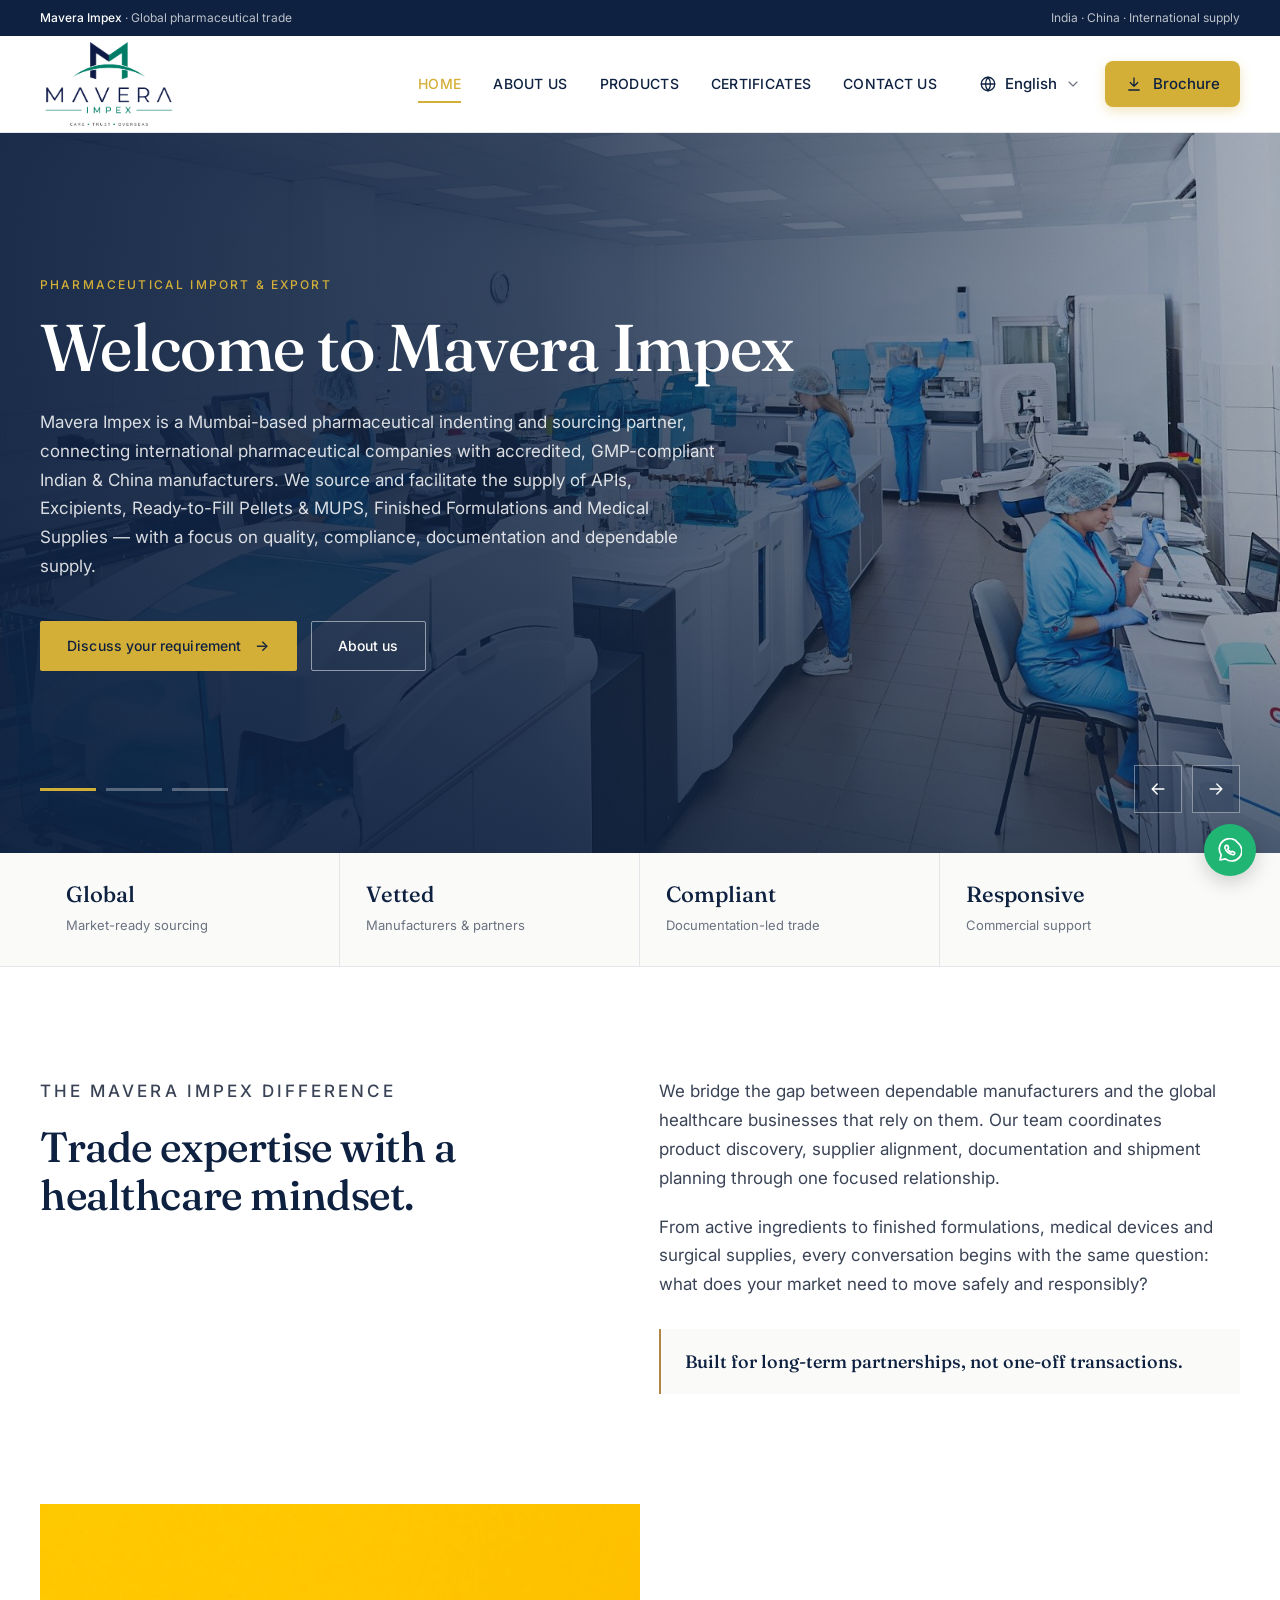
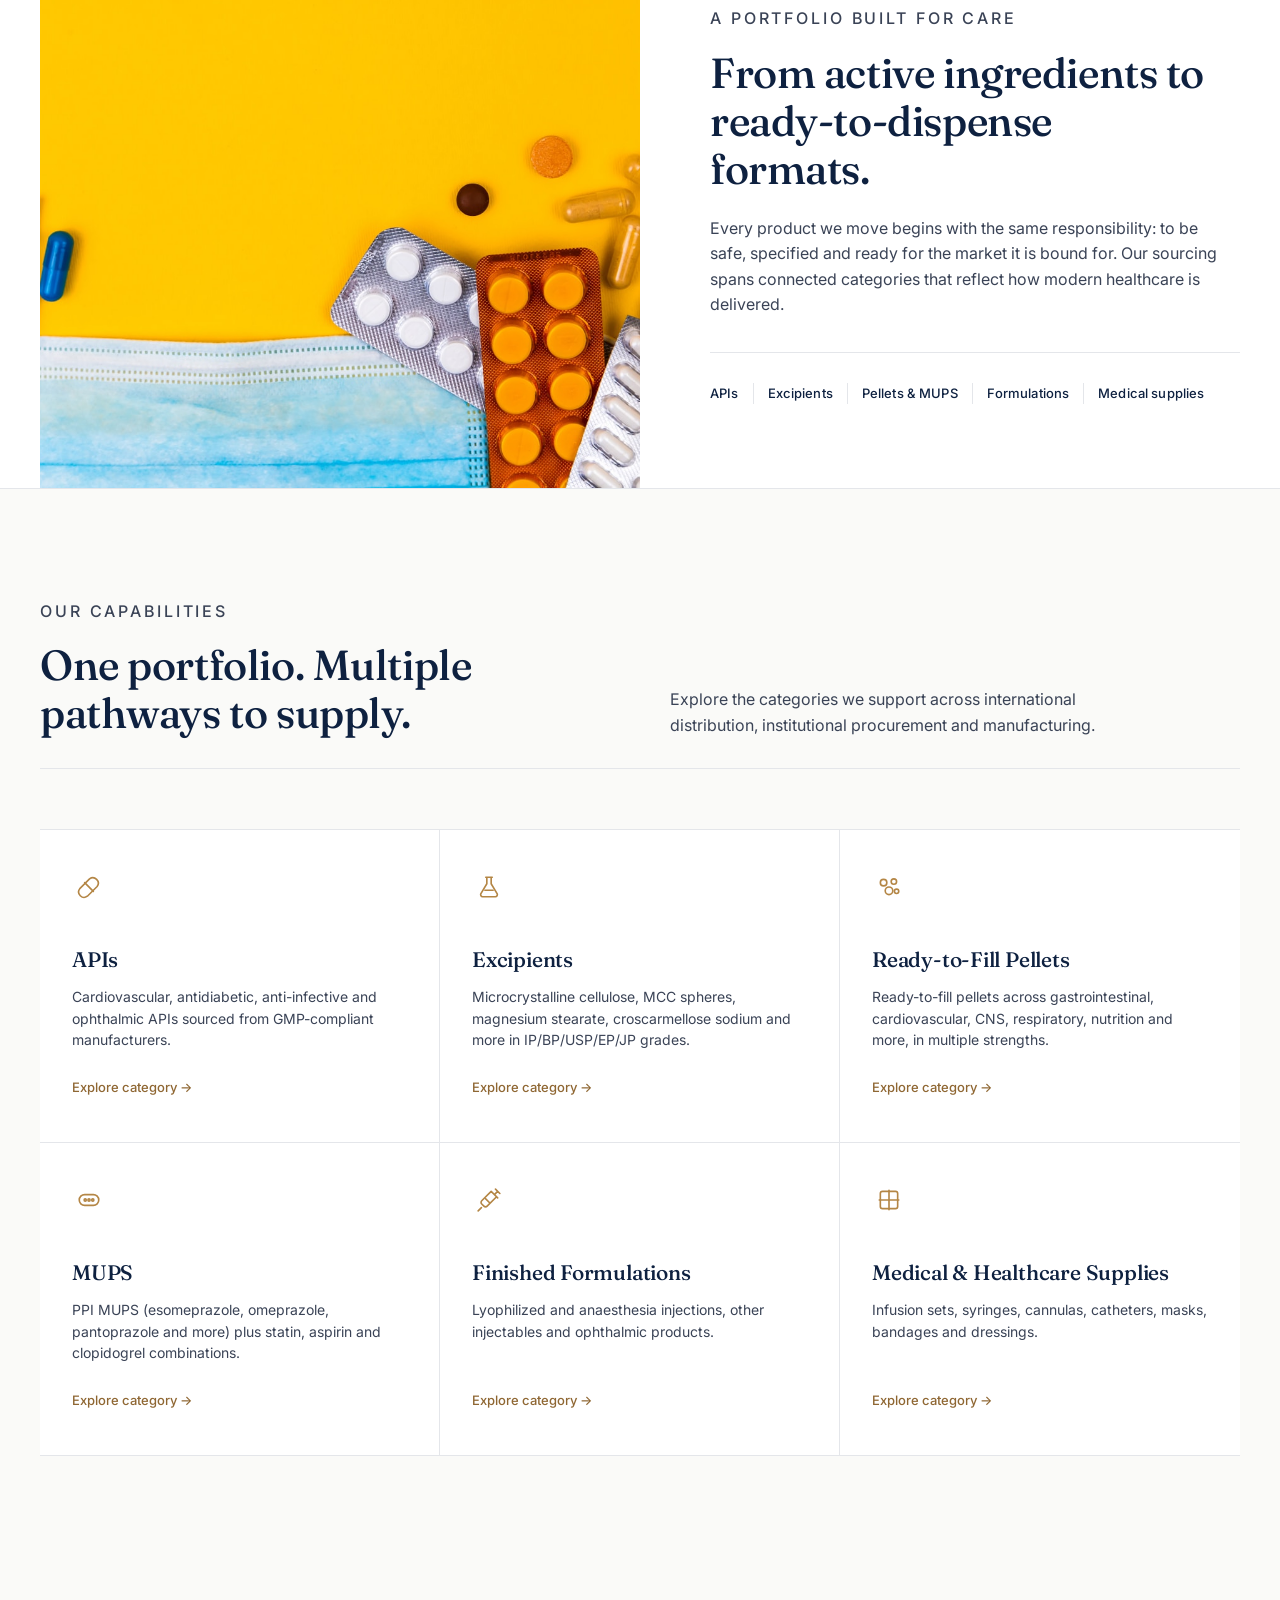
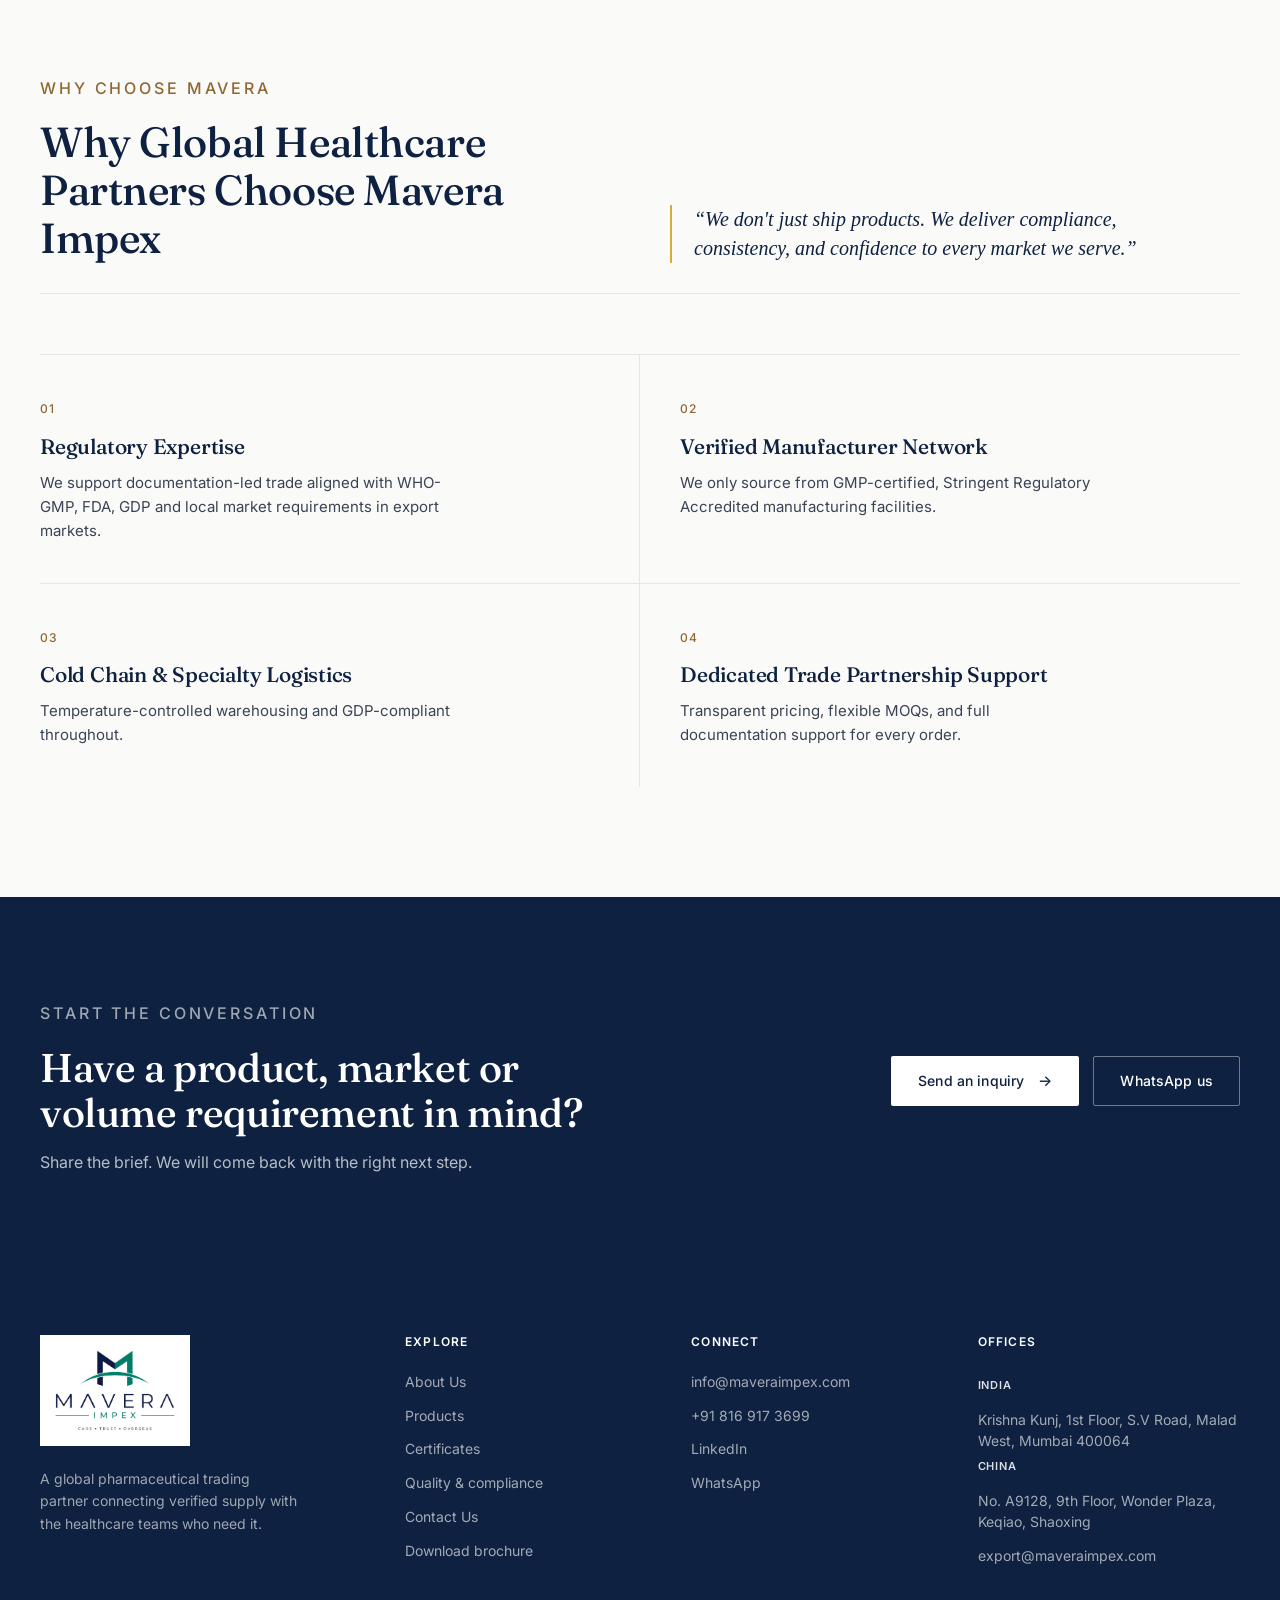
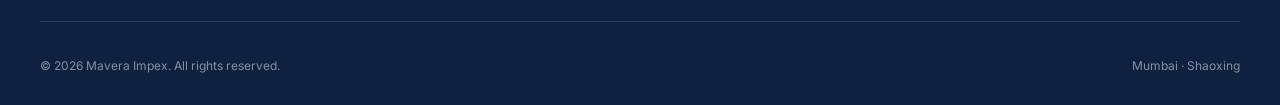
==== commit 145cf428: "Add pellets & MUPS lists, real certificates, product list download - Products: full MUPS list (5 + 2" ====
--- a/index.html
+++ b/index.html
@@ -111,13 +111,13 @@
         <a class="category-card" href="products.html#pellets">
           <span class="category-icon"><svg xmlns="http://www.w3.org/2000/svg" viewBox="0 0 24 24" fill="none" stroke="currentColor" stroke-width="1.5" stroke-linecap="round" stroke-linejoin="round"><circle cx="7" cy="8" r="3"/><circle cx="16.5" cy="7" r="2.5"/><circle cx="12" cy="15.5" r="3.5"/><circle cx="19" cy="16" r="2"/></svg></span>
           <h3>Ready-to-Fill Pellets</h3>
-          <p>Ready-to-fill pellets for capsule manufacturing, sourced to your molecule and strength.</p>
+          <p>Ready-to-fill pellets across gastrointestinal, cardiovascular, CNS, respiratory, nutrition and more, in multiple strengths.</p>
           <span class="card-arrow">Explore category →</span>
         </a>
         <a class="category-card" href="products.html#mups">
           <span class="category-icon"><svg xmlns="http://www.w3.org/2000/svg" viewBox="0 0 24 24" fill="none" stroke="currentColor" stroke-width="1.5" stroke-linecap="round" stroke-linejoin="round"><rect x="3" y="7" width="18" height="10" rx="5"/><circle cx="8.5" cy="12" r="1"/><circle cx="12" cy="12" r="1"/><circle cx="15.5" cy="12" r="1"/></svg></span>
           <h3>MUPS</h3>
-          <p>Multiple-unit pellet systems for modern tablet formulations.</p>
+          <p>PPI MUPS (esomeprazole, omeprazole, pantoprazole and more) plus statin, aspirin and clopidogrel combinations.</p>
           <span class="card-arrow">Explore category →</span>
         </a>
         <a class="category-card" href="products.html#formulations">
--- a/styles.css
+++ b/styles.css
@@ -927,6 +927,7 @@
   border-radius: 50%;
   background: var(--gold);
 }
+.dir-strength { display: block; margin-top: 3px; color: var(--accent-dark); font-size: 13px; font-weight: 500; }
 .dir-subs { margin: 6px 0 0; padding: 0; list-style: none; }
 .dir-subs li { color: var(--body); font-size: 13px; line-height: 1.5; }
 .dir-subs li::before { content: '– '; color: var(--muted); }
@@ -1038,7 +1039,7 @@
 .cert-grid { display: grid; grid-template-columns: repeat(2, 1fr); gap: 28px; }
 .cert-card {
   display: grid;
-  grid-template-columns: 200px minmax(0, 1fr);
+  grid-template-columns: 230px minmax(0, 1fr);
   border: 1px solid var(--line);
   background: #fff;
 }
@@ -1055,7 +1056,32 @@
 }
 .cert-preview svg { width: 54px; height: 54px; }
 .cert-preview span { color: var(--navy); font: 500 18px/1 'Fraunces', Georgia, serif; }
-.cert-preview img { width: 100%; height: 100%; object-fit: cover; }
+.cert-preview-image { position: relative; overflow: hidden; padding: 0; background: var(--paper); }
+.cert-preview-image img {
+  position: absolute;
+  inset: 12px;
+  width: calc(100% - 24px);
+  height: calc(100% - 24px);
+  object-fit: contain;
+  object-position: center;
+  filter: drop-shadow(0 6px 14px rgba(14,33,64,.14));
+  transition: transform .3s ease;
+}
+.cert-zoom {
+  position: absolute;
+  left: 12px; right: 12px; bottom: 12px;
+  padding: 8px;
+  background: rgba(14,33,64,.86);
+  color: #fff !important;
+  font: 500 12px/1.2 'Inter', sans-serif !important;
+  letter-spacing: .04em;
+  text-align: center;
+  opacity: 0;
+  transition: opacity .2s ease;
+}
+.cert-preview-image:hover img, .cert-preview-image:focus-visible img { transform: scale(1.03); }
+.cert-preview-image:hover .cert-zoom, .cert-preview-image:focus-visible .cert-zoom { opacity: 1; }
+.cert-meta dd { word-break: break-word; }
 .cert-body { padding: 32px 30px 34px; }
 .cert-body .seal {
   color: var(--accent-dark);
@@ -1352,6 +1378,8 @@
   .dir-list, .dir-list-wide { grid-template-columns: 1fr; }
   .cert-card { grid-template-columns: 1fr; }
   .cert-preview { min-height: 160px; border-right: 0; border-bottom: 1px solid var(--line); }
+  .cert-preview-image { min-height: 300px; }
+  .cert-zoom { opacity: 1; }
   .cert-body { padding: 26px 22px 28px; }
   .dir-group-head h3 { font-size: 24px; }
   .dir-request { flex-direction: column; align-items: flex-start; padding: 24px 20px; }
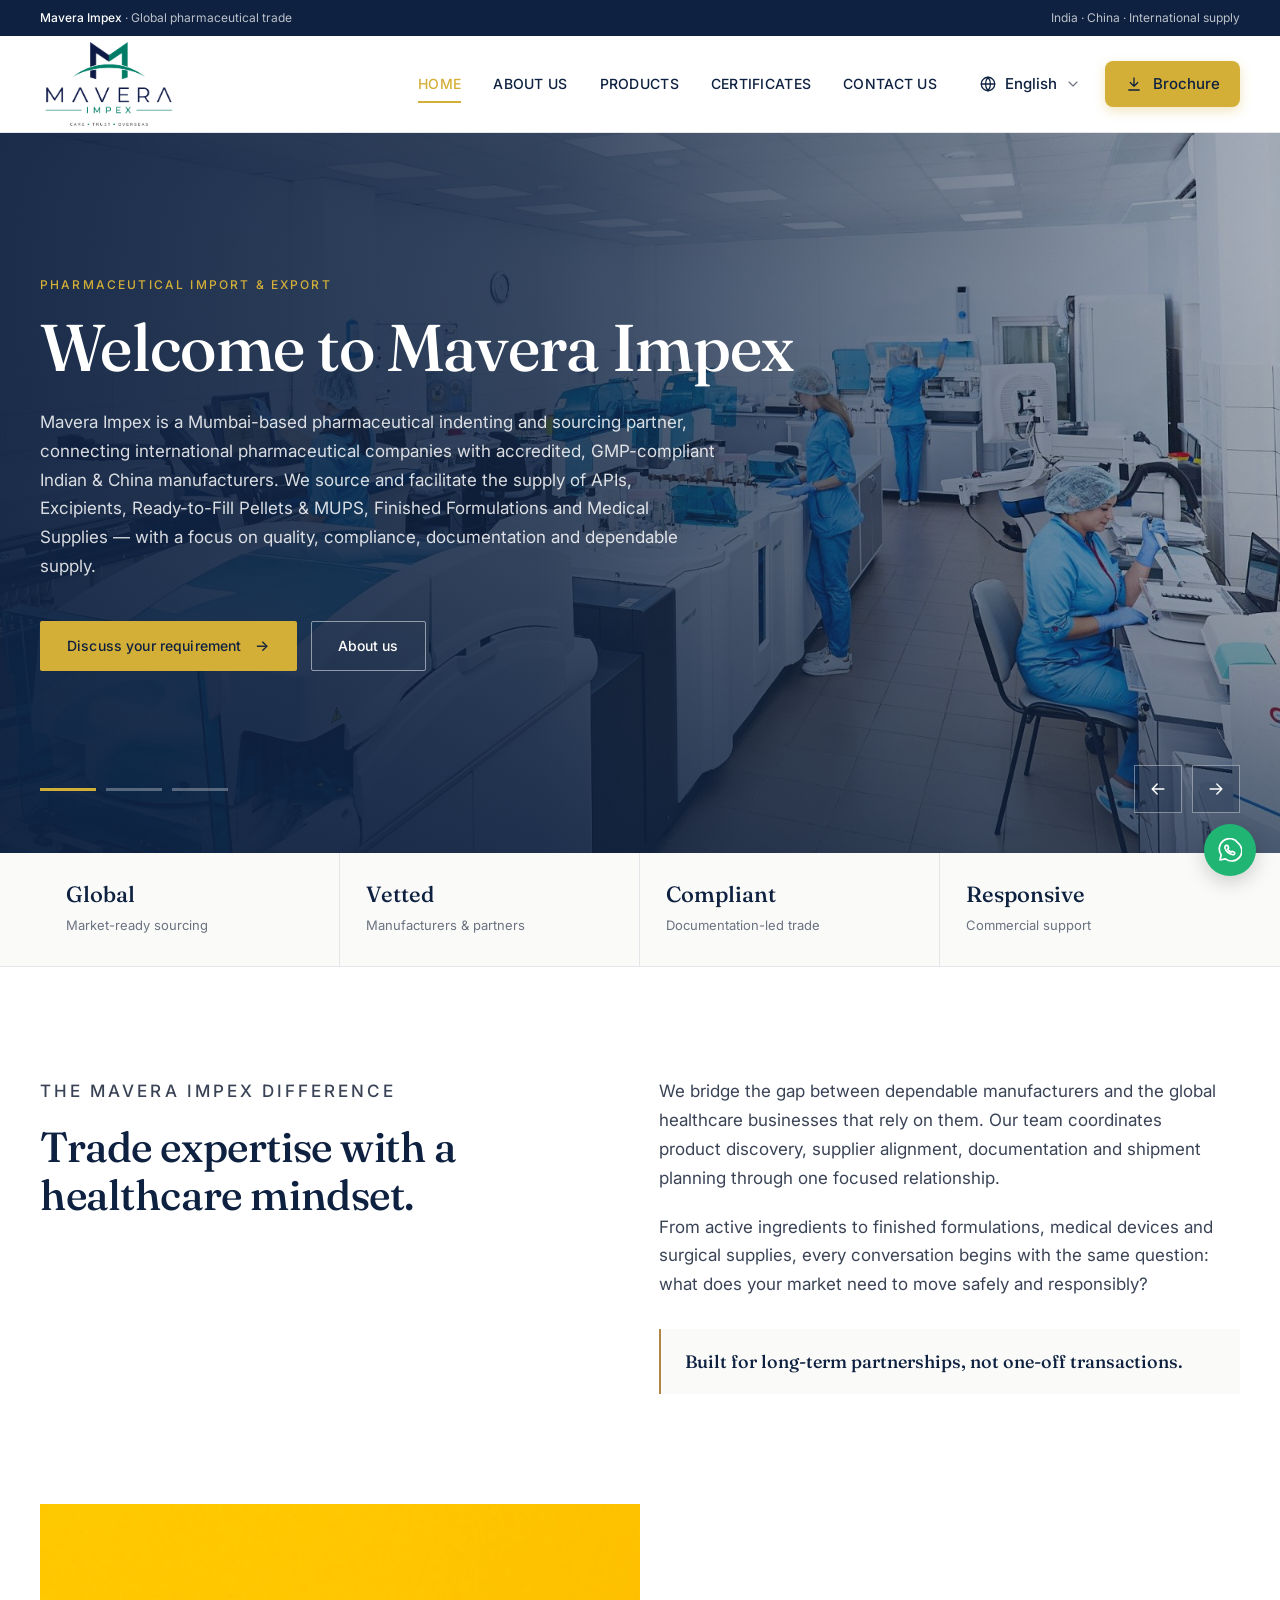
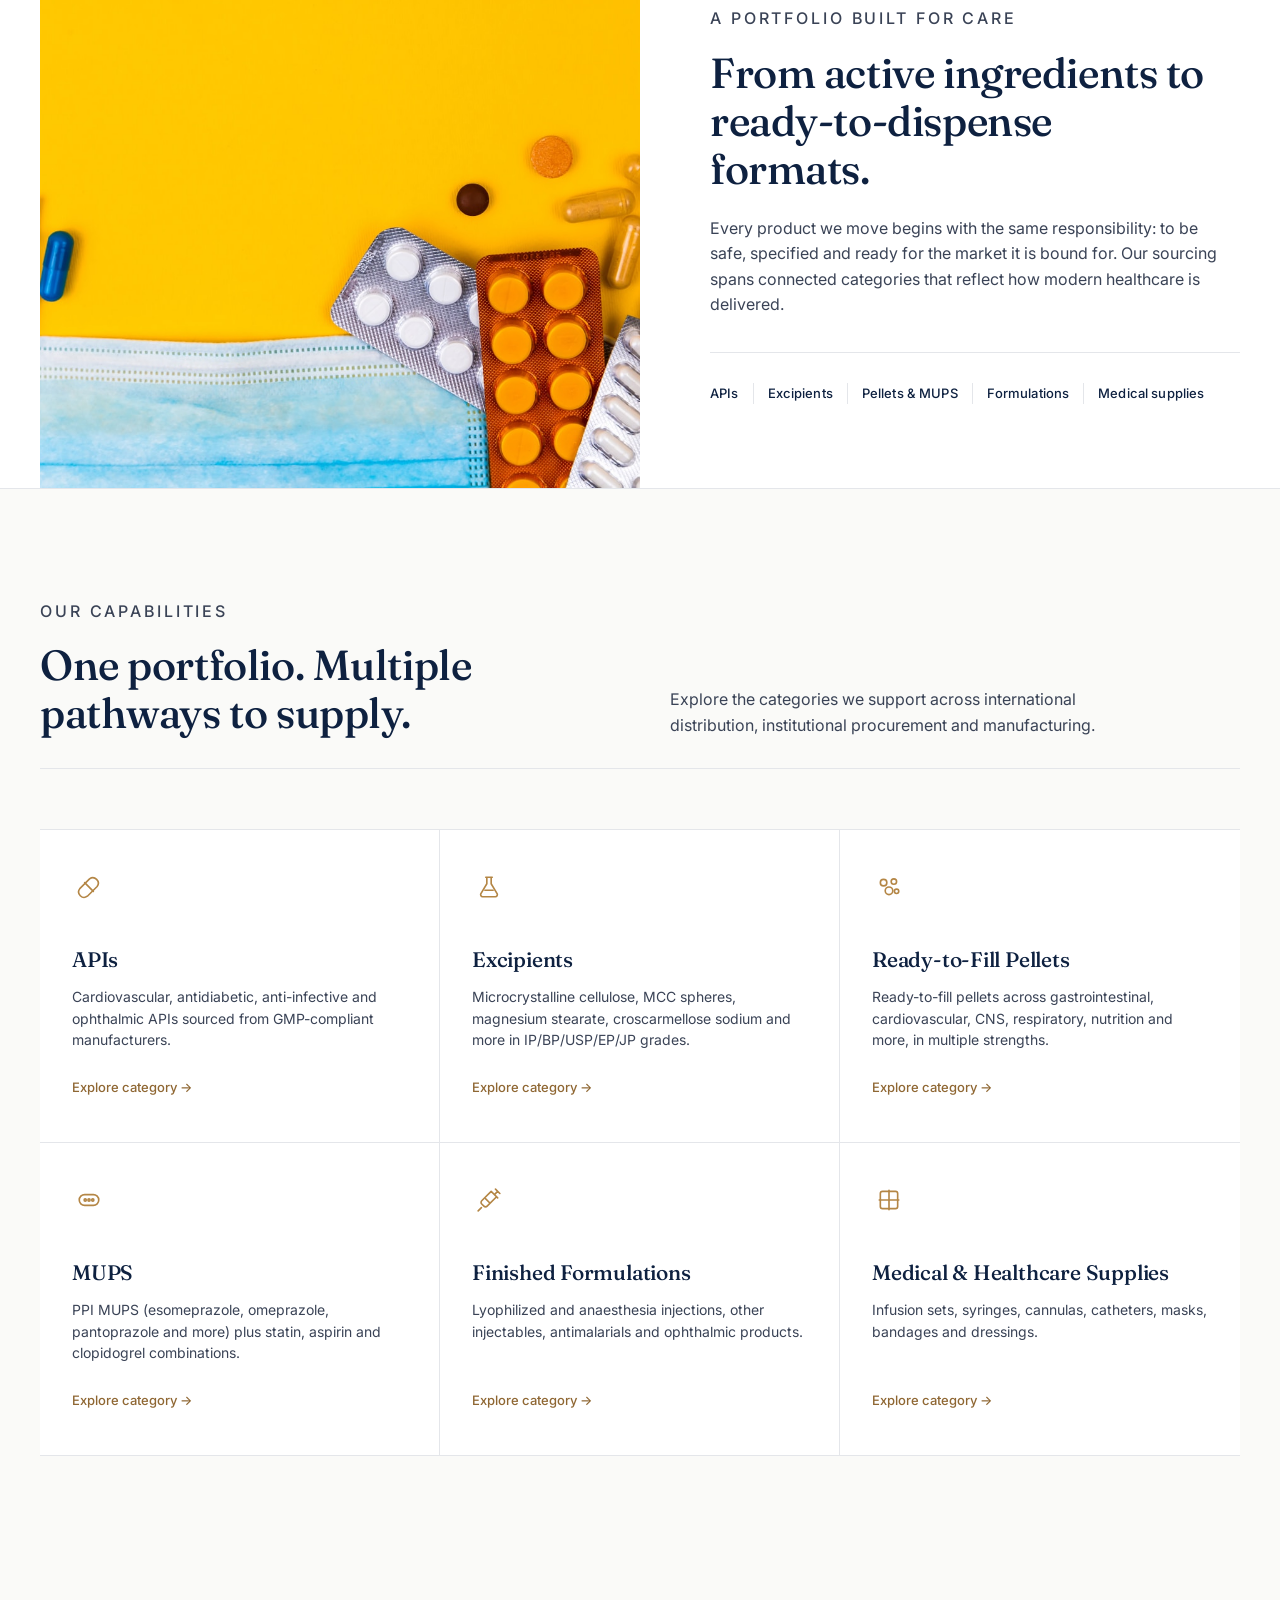
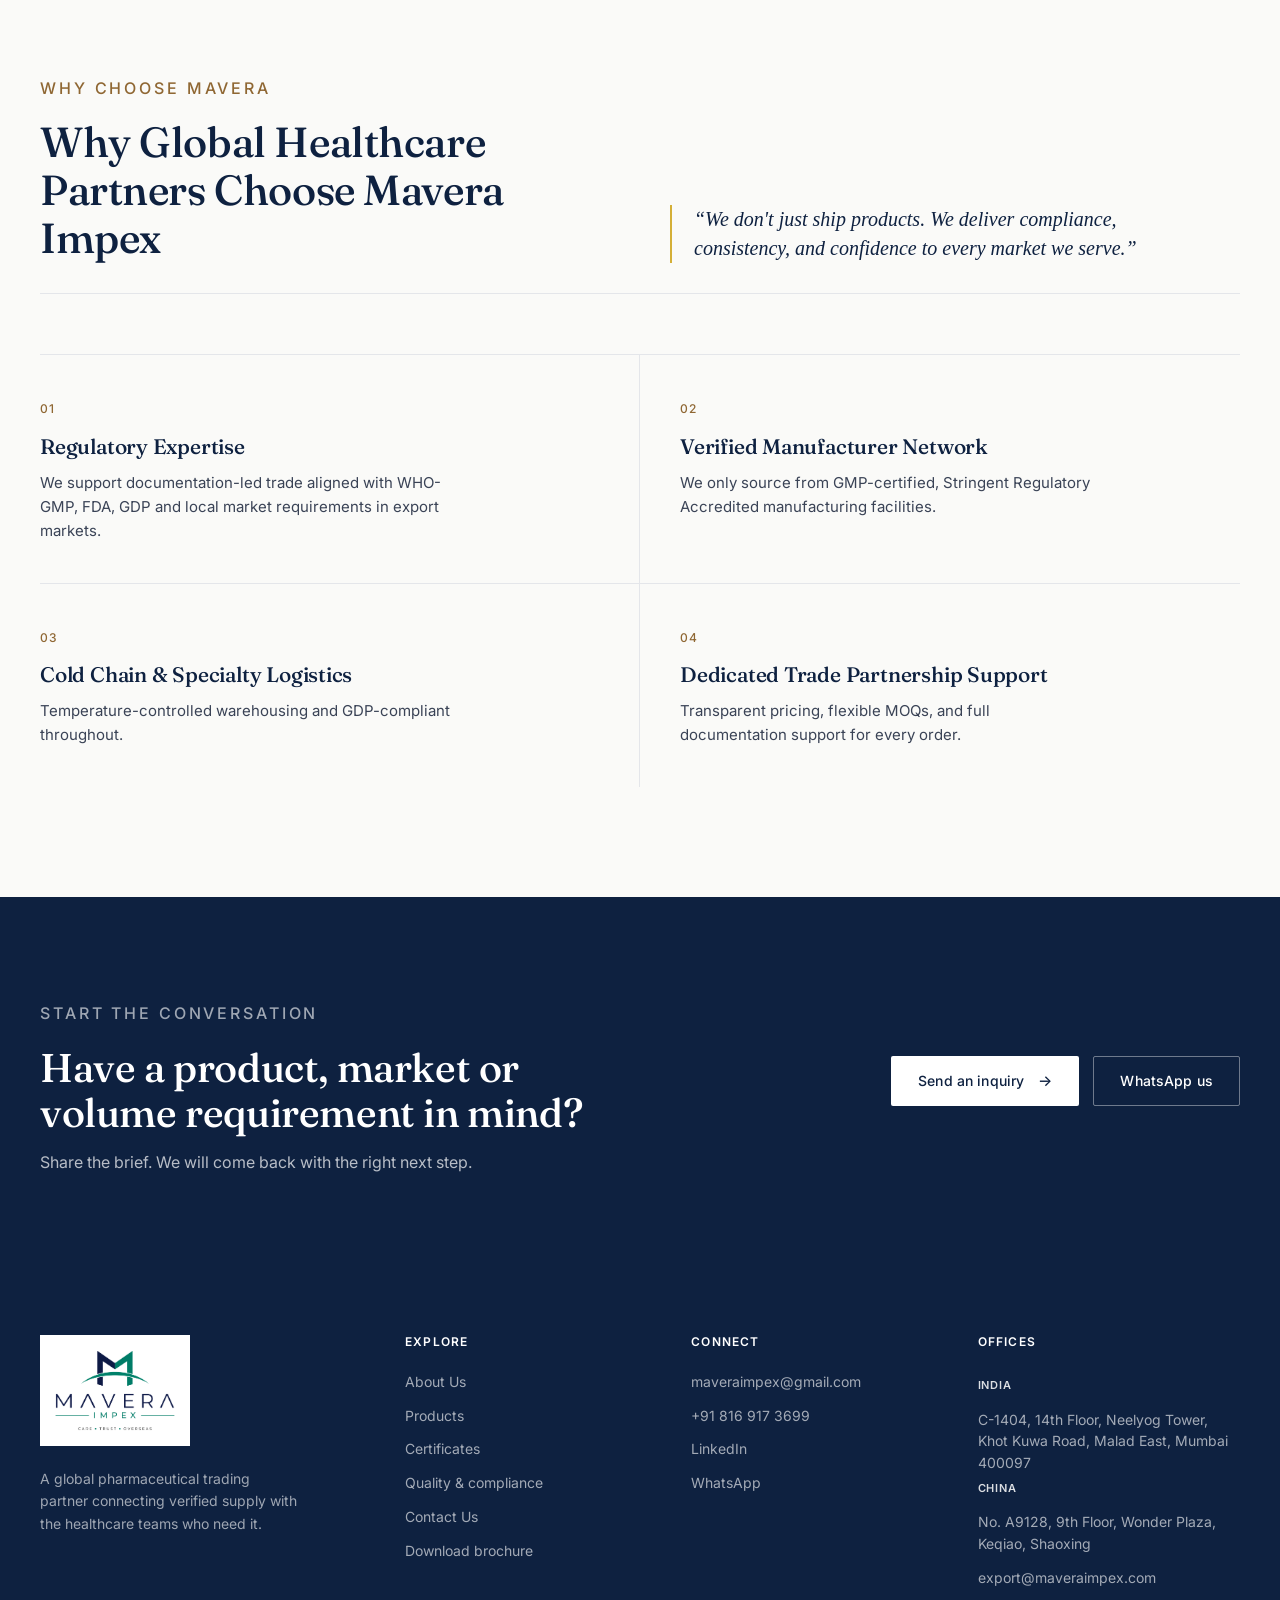
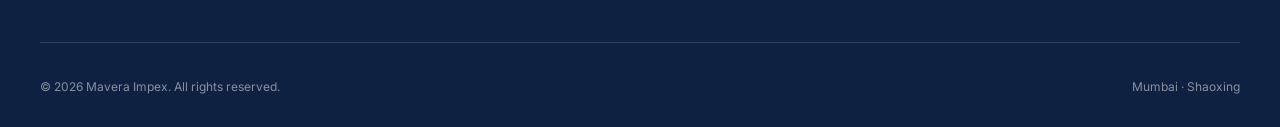
==== commit 8f043d44: "Use certificate address and document email; finalise formulations list - India office address now ma" ====
--- a/index.html
+++ b/index.html
@@ -123,7 +123,7 @@
         <a class="category-card" href="products.html#formulations">
           <span class="category-icon"><svg xmlns="http://www.w3.org/2000/svg" viewBox="0 0 24 24" fill="none" stroke="currentColor" stroke-width="1.5" stroke-linecap="round" stroke-linejoin="round"><path d="m18 2 4 4M17 7l3-3M19 9l-8.7 8.7a2.1 2.1 0 0 1-3 0l-2-2a2.1 2.1 0 0 1 0-3L14 4M9 11l4 4M5 19l-3 3M14 4l6 6"/></svg></span>
           <h3>Finished Formulations</h3>
-          <p>Lyophilized and anaesthesia injections, other injectables and ophthalmic products.</p>
+          <p>Lyophilized and anaesthesia injections, other injectables, antimalarials and ophthalmic products.</p>
           <span class="card-arrow">Explore category →</span>
         </a>
         <a class="category-card" href="products.html#supplies">
